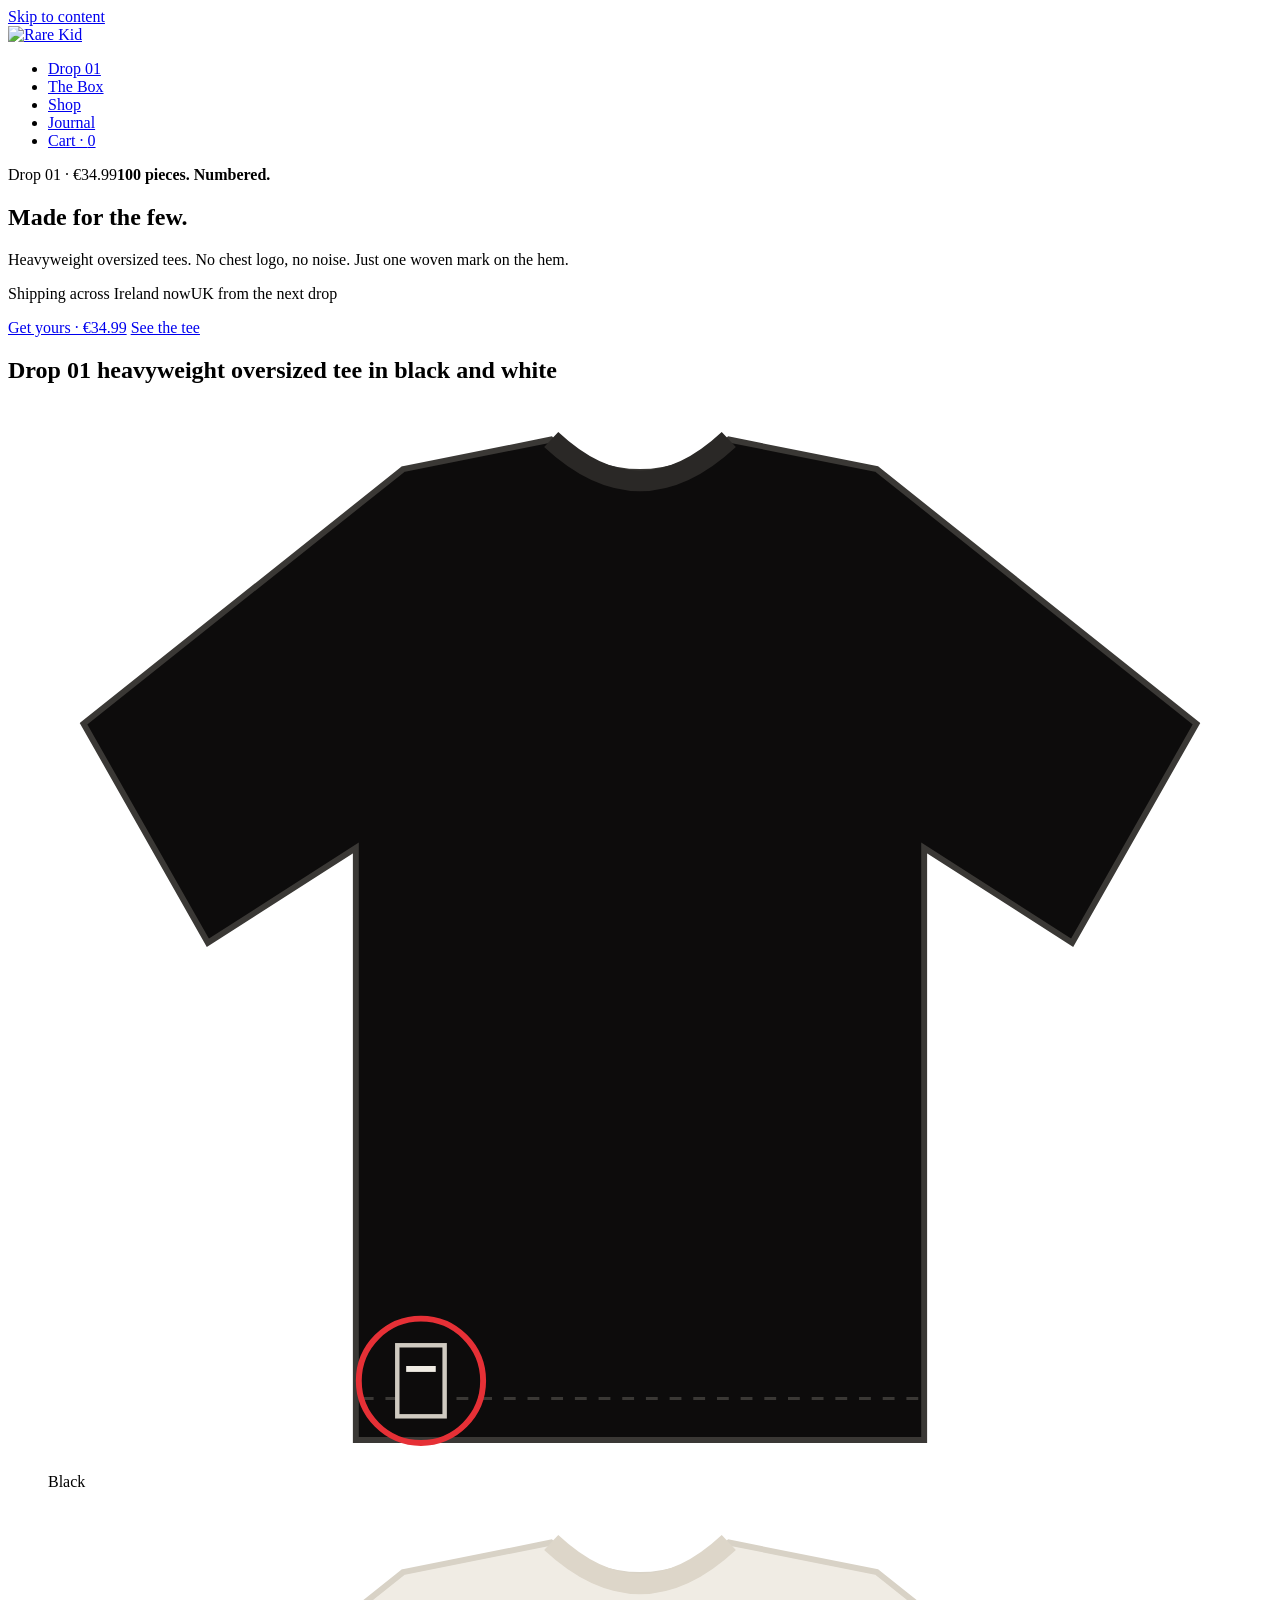
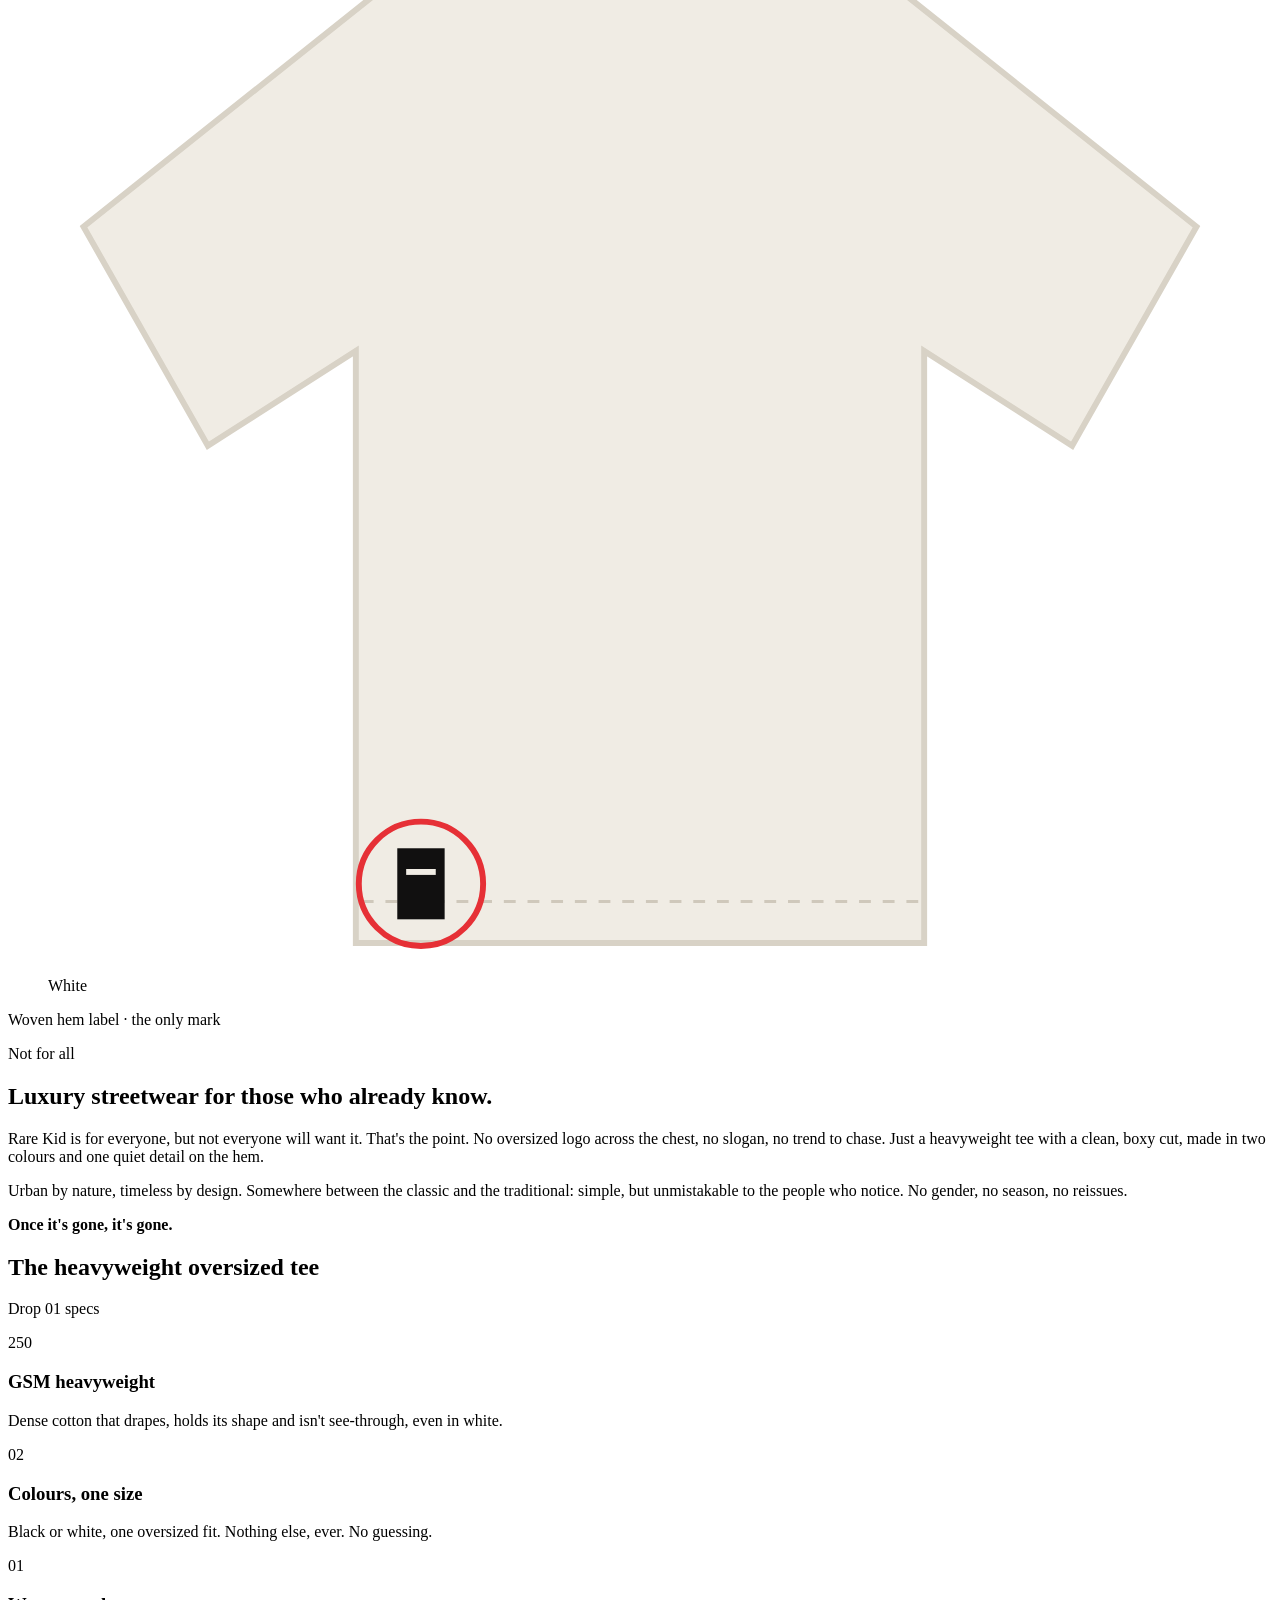
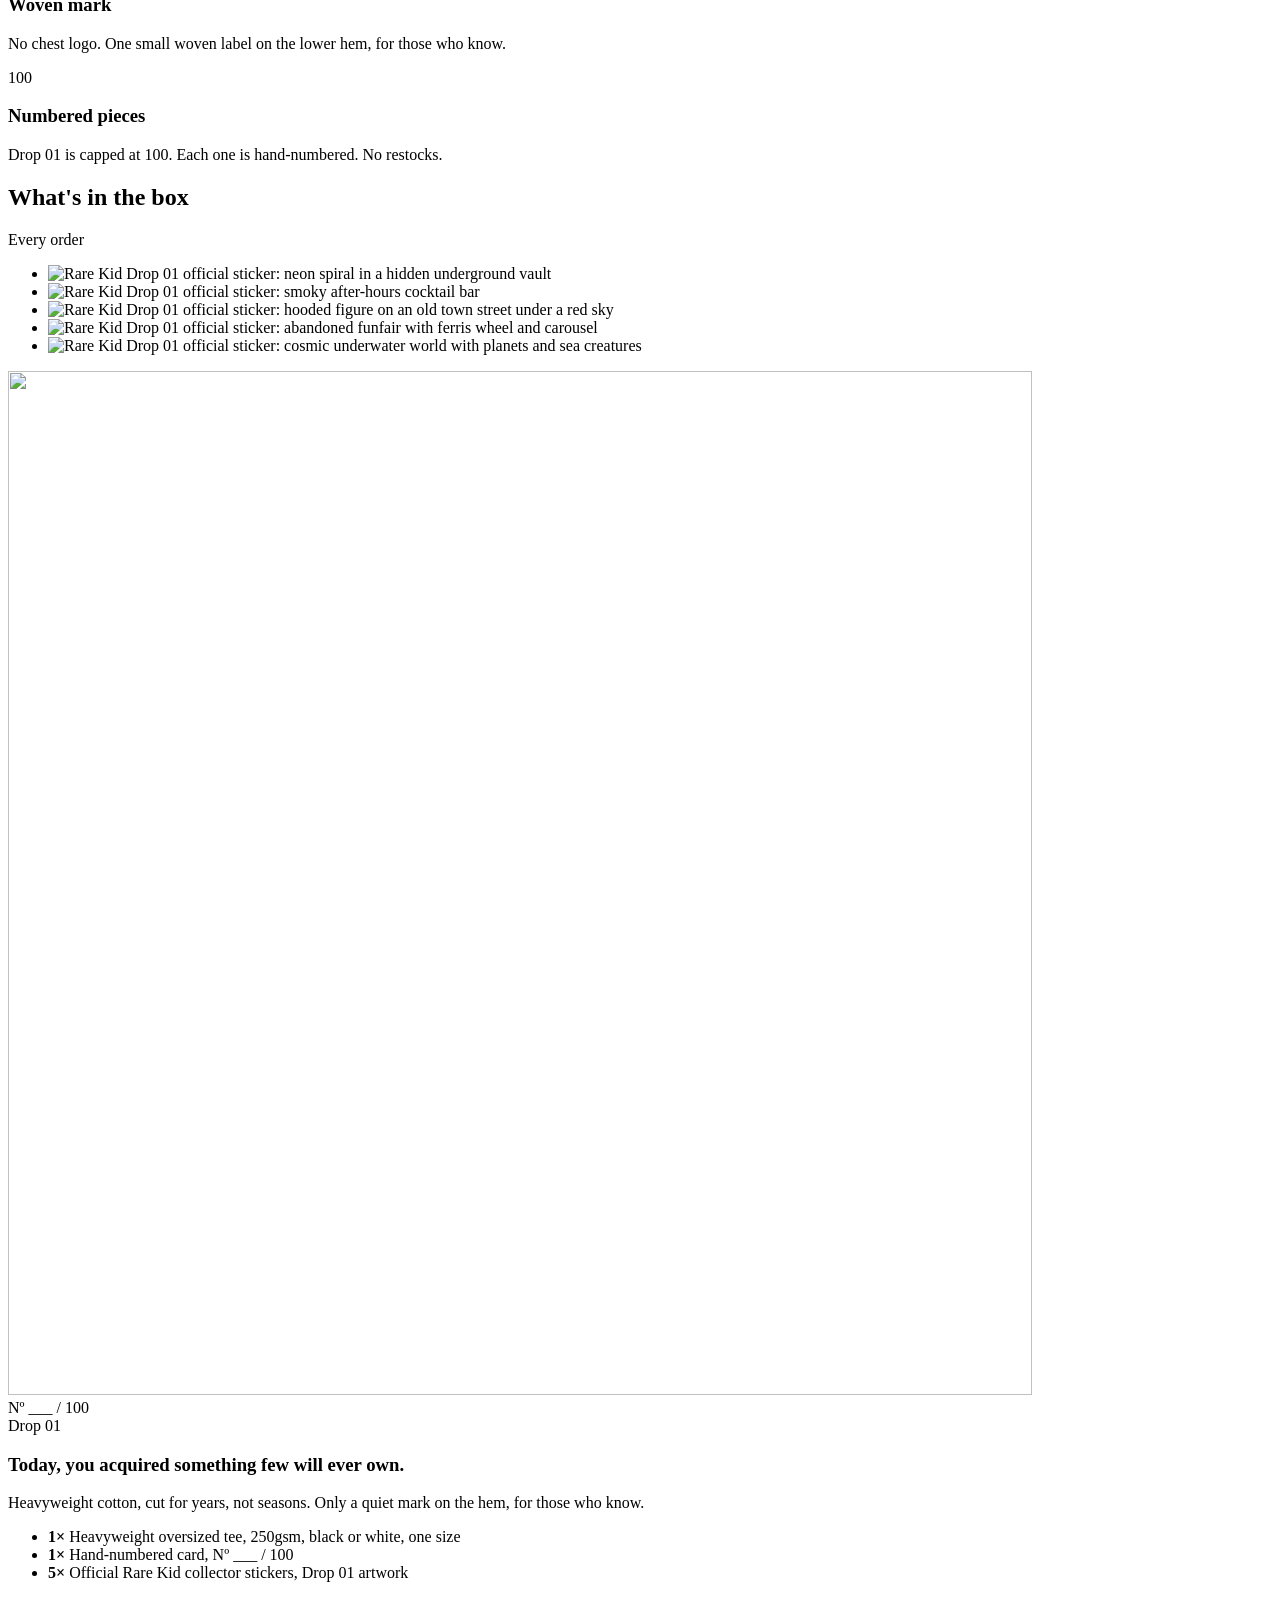
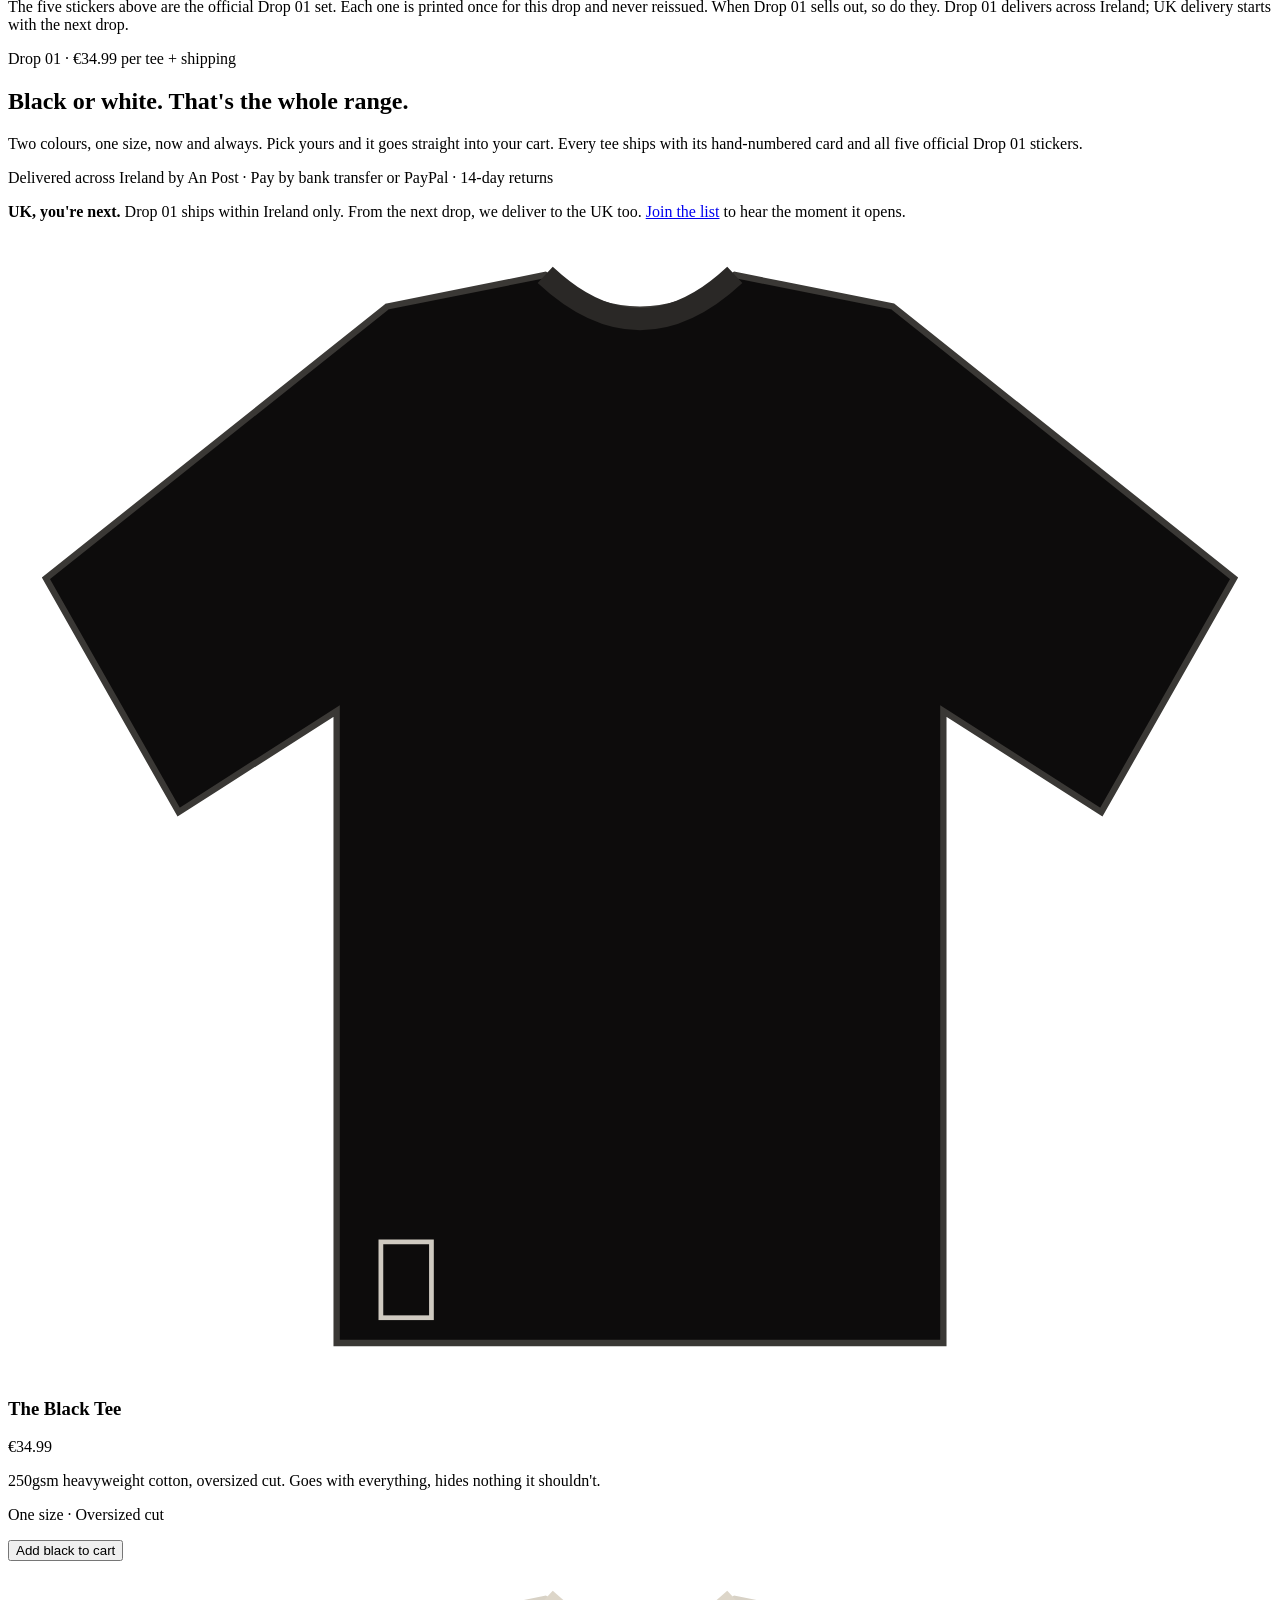
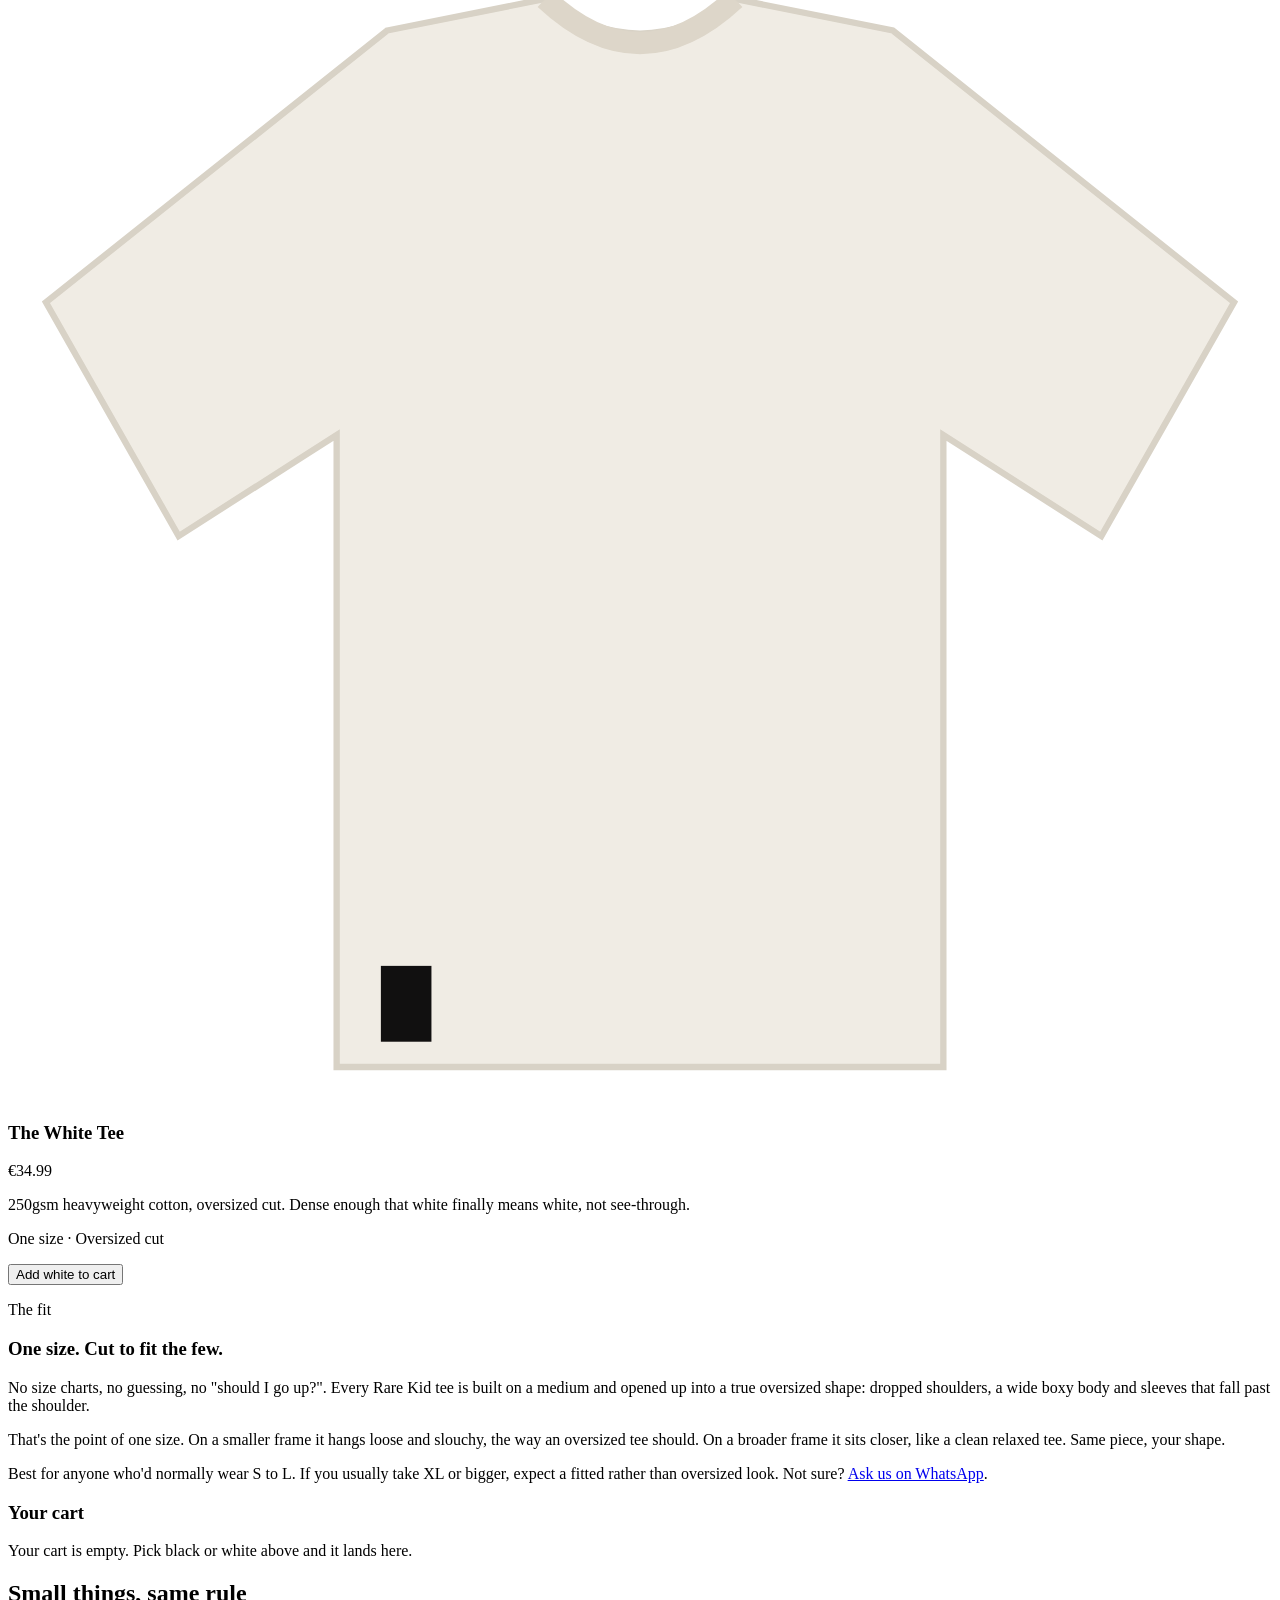
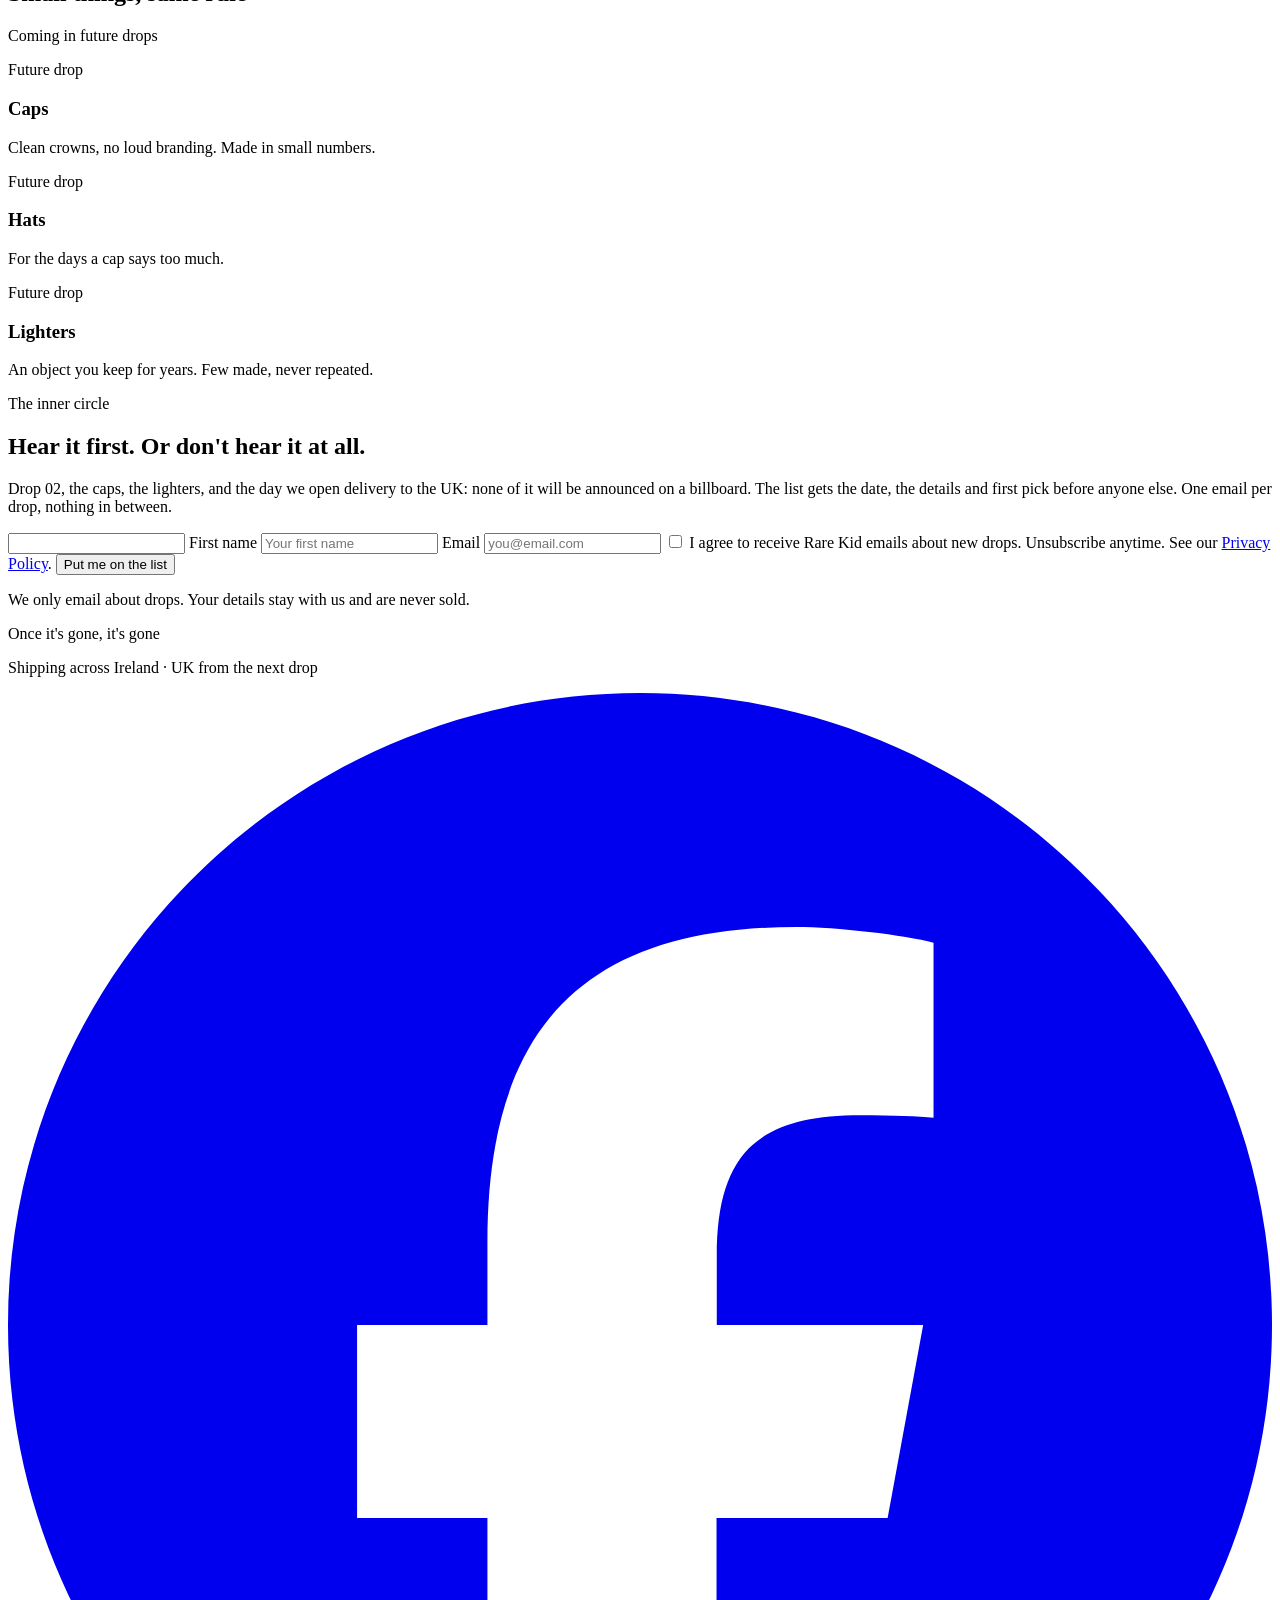
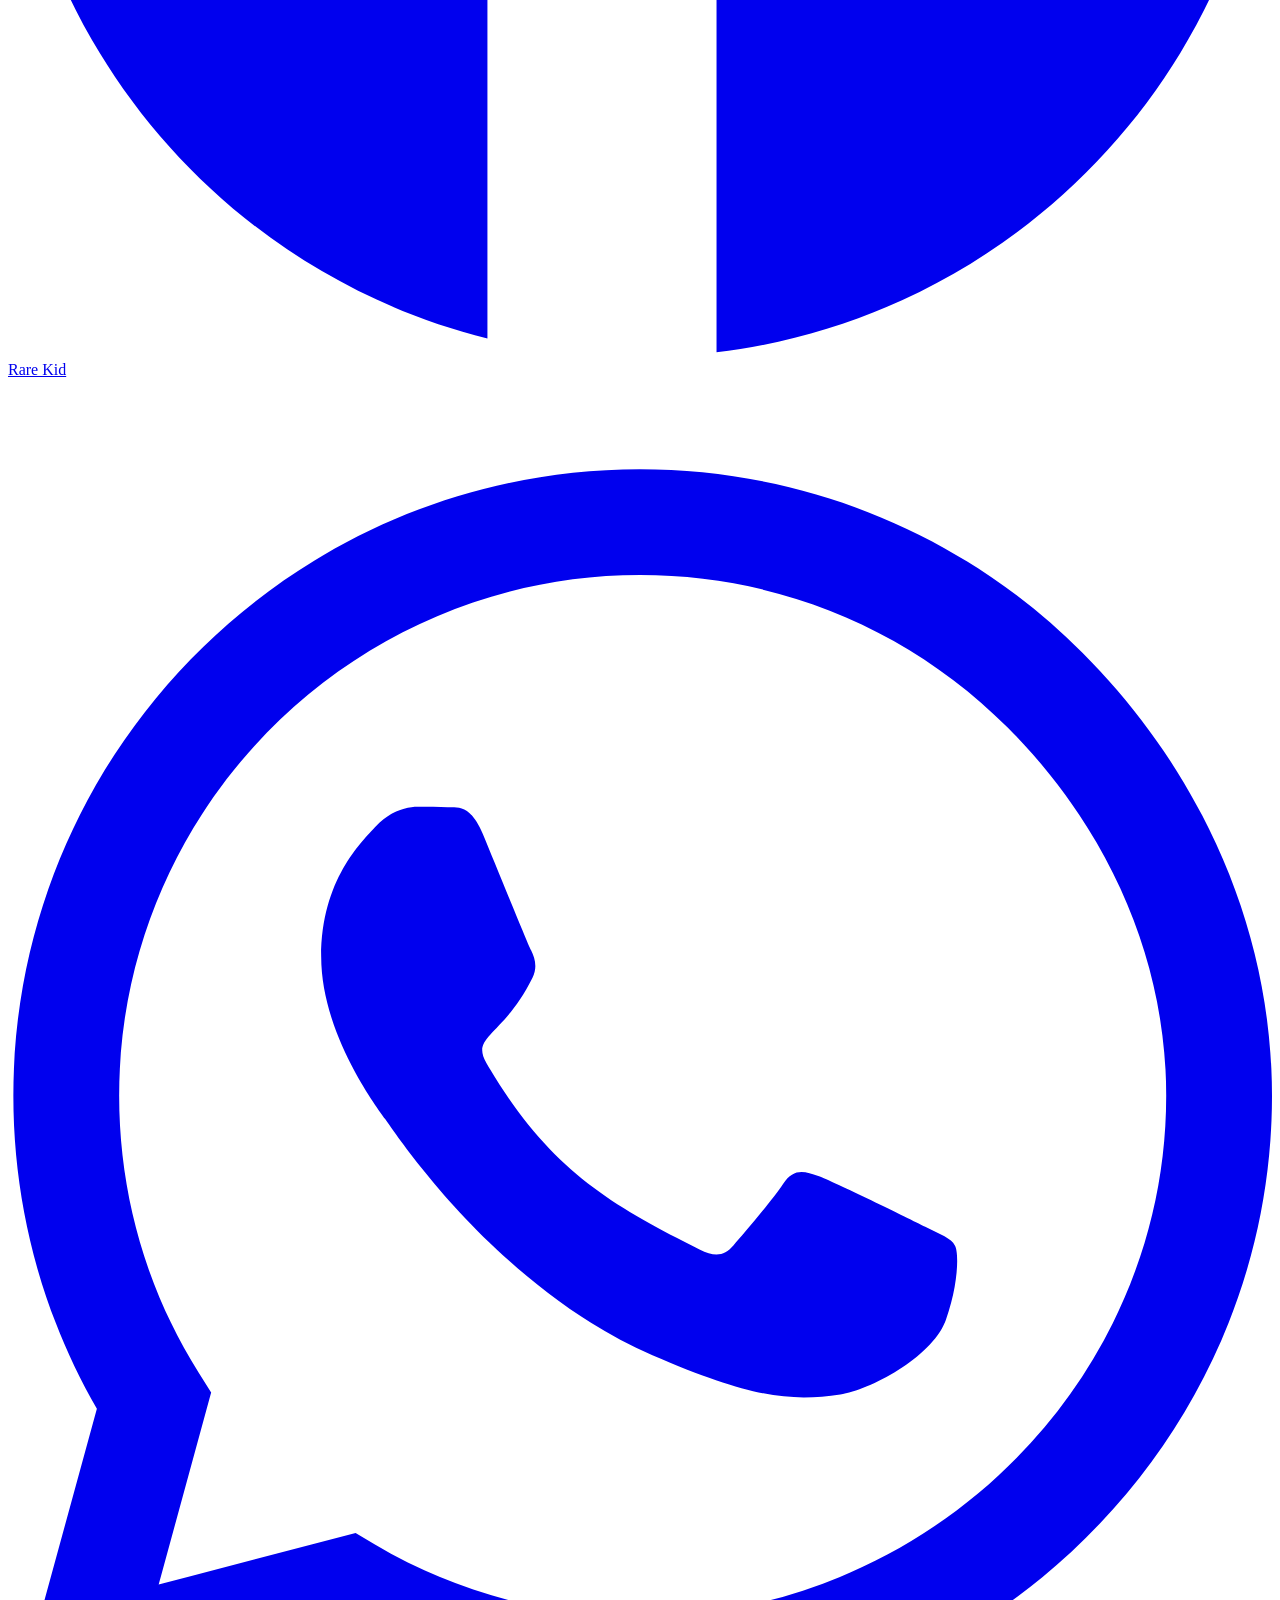
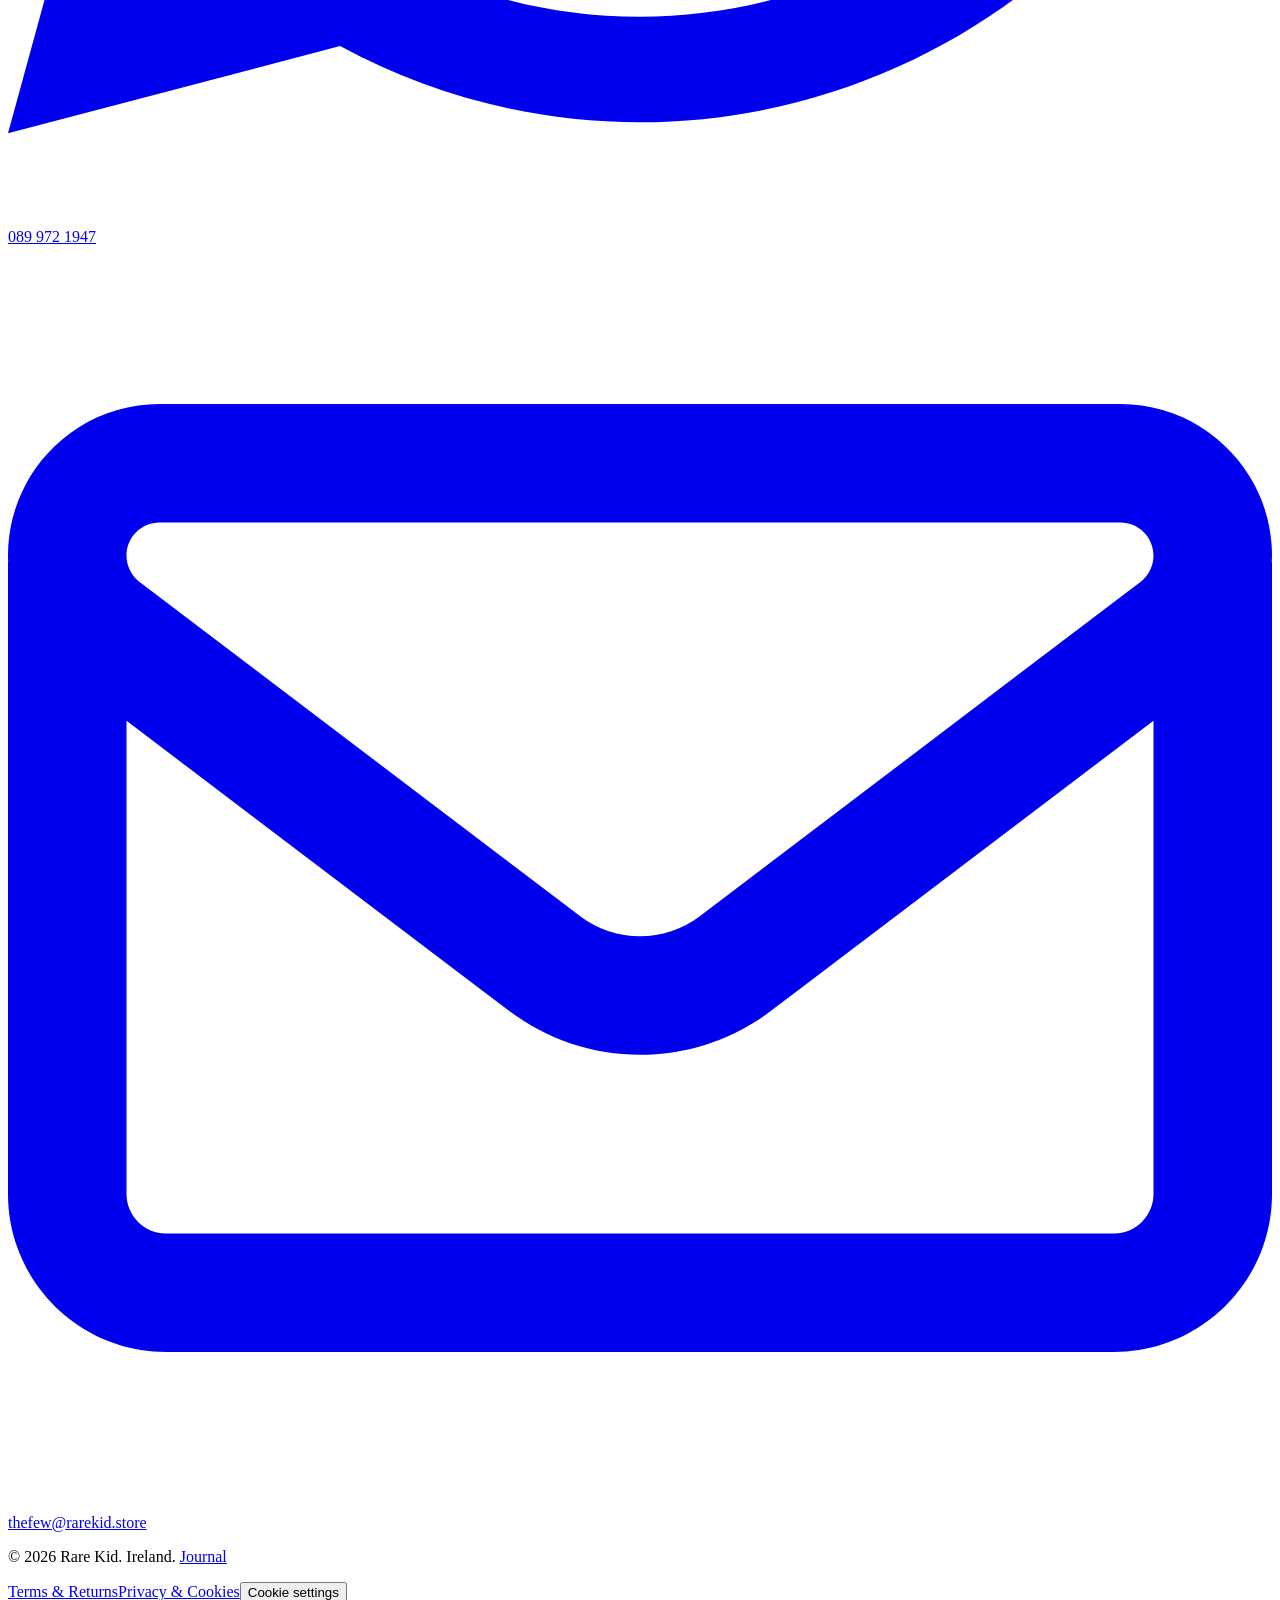
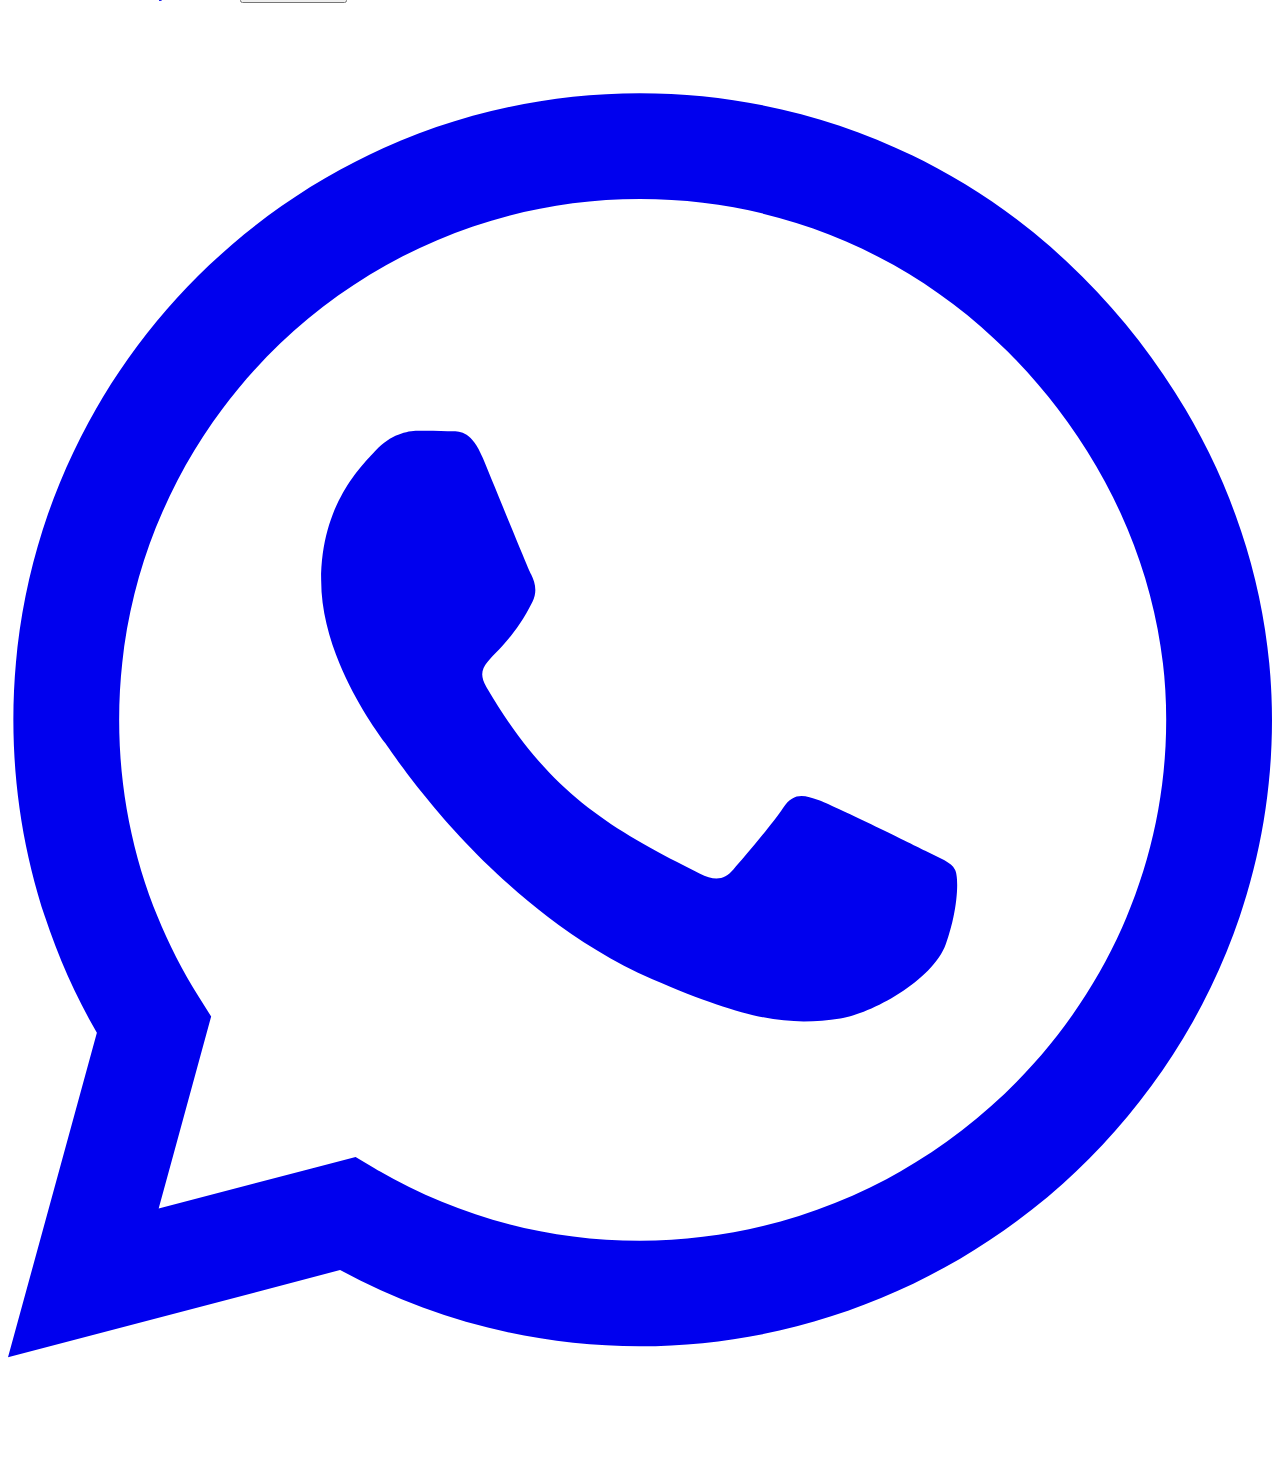
==== index.html @ 7e67b175 "Add files via upload" ====
<!doctype html>
<html lang="en-IE">
<head>
<meta charset="utf-8">
<meta name="viewport" content="width=device-width, initial-scale=1">
<title>Rare Kid | Heavyweight Oversized Tees Ireland, €34.99</title>
<meta name="description" content="Premium 250gsm heavyweight oversized tees in black or white, €34.99. No chest logo. Drop 01: 100 numbered pieces, delivered across Ireland.">
<link rel="canonical" href="https://YOUR-DOMAIN/">
<meta name="robots" content="index, follow">
<meta name="theme-color" content="#1c1b1a">

<meta property="og:type" content="website">
<meta property="og:site_name" content="Rare Kid">
<meta property="og:title" content="Rare Kid — Made for the few.">
<meta property="og:description" content="Heavyweight oversized tees. No chest logo, no noise. Drop 01: 100 pieces, numbered.">
<meta property="og:url" content="https://YOUR-DOMAIN/">
<meta property="og:image" content="https://YOUR-DOMAIN/images/og-rare-kid.jpg">
<meta property="og:image:width" content="1200">
<meta property="og:image:height" content="630">
<meta property="og:image:alt" content="Rare Kid Drop 01: black and white heavyweight oversized tees. Made for the few.">
<meta property="og:locale" content="en_IE">
<meta name="twitter:card" content="summary_large_image">

<link rel="icon" href="images/logo.jpg">
<link rel="stylesheet" href="css/style.css">

<script type="application/ld+json">
{
  "@context":"https://schema.org",
  "@graph":[
    {
      "@type":"Organization",
      "@id":"https://YOUR-DOMAIN/#org",
      "name":"Rare Kid",
      "url":"https://YOUR-DOMAIN/",
      "logo":"https://YOUR-DOMAIN/images/logo.jpg",
      "slogan":"Made for the few.",
      "telephone":"+353 89 972 1947",
      "email":"thefew@rarekid.store",
      "areaServed":"IE",
      "sameAs":["https://www.facebook.com/profile.php?id=61590285942390"]
    },
    {
      "@type":"Product",
      "name":"Rare Kid Drop 01 Heavyweight Oversized Tee",
      "brand":{"@type":"Brand","name":"Rare Kid"},
      "description":"250gsm heavyweight cotton oversized t-shirt in black or white, one size, oversized cut. No chest logo, a single woven label on the lower hem. Limited to 100 numbered pieces, with a hand-numbered card and five official Drop 01 collector stickers. Delivered by An Post across Ireland.",
      "color":"Black, White",
      "material":"Heavyweight cotton, 250gsm",
      "image":"https://YOUR-DOMAIN/images/rare-kid-drop-01-heavyweight-tees.jpg",
      "offers":{
        "@type":"Offer",
        "price":"34.99",
        "priceCurrency":"EUR",
        "availability":"https://schema.org/LimitedAvailability",
        "url":"https://YOUR-DOMAIN/#shop",
        "areaServed":"IE",
        "hasMerchantReturnPolicy":{"@type":"MerchantReturnPolicy","applicableCountry":"IE","returnPolicyCategory":"https://schema.org/MerchantReturnFiniteReturnWindow","merchantReturnDays":14,"returnFees":"https://schema.org/ReturnFeesCustomerResponsibility","returnMethod":"https://schema.org/ReturnByMail"}
      }
    }
  ]
}
</script>
</head>
<body>
<a class="skip" href="#main">Skip to content</a>

<header class="site-header">
  <nav class="wrap nav" aria-label="Main">
    <a class="logo" href="./" aria-label="Rare Kid home">
      <img class="logo-img" src="images/logo.jpg" alt="Rare Kid" width="1024" height="1024">
    </a>
    <ul>
      <li><a href="#drop">Drop 01</a></li>
      <li><a href="#box">The Box</a></li>
      <li><a href="#shop">Shop</a></li>
      <li><a href="blog/">Journal</a></li>
      <li><a class="btn-mini" href="#cart">Cart · <span data-cart-count>0</span></a></li>
    </ul>
  </nav>
</header>

<main id="main">

  <!-- HERO -->
  <section class="hero" aria-labelledby="hero-title">
    <div class="wrap">
      <div class="hero-top">
        <p class="drop-tag"><span>Drop 01 · €34.99</span><strong>100 pieces. Numbered.</strong></p>
      </div>
      <div class="hero-grid">
        <h1 id="hero-title">Made for <span class="red">the few.</span></h1>
        <div>
          <p class="lead">Heavyweight oversized tees. No chest logo, no noise. Just one woven mark on the hem.</p>
          <p class="ship-badge"><span>Shipping across Ireland now</span><span class="red">UK from the next drop</span></p>
          <div class="hero-actions">
            <a class="btn" href="#shop">Get yours · €34.99</a>
            <a class="btn ghost" href="#drop">See the tee</a>
          </div>
        </div>
      </div>
    </div>
  </section>

  <!-- TEES -->
  <section class="tees" id="drop" aria-labelledby="drop-title">
    <div class="wrap">
      <h2 id="drop-title" class="sr-only">Drop 01 heavyweight oversized tee in black and white</h2>
      <div class="tee-row">
        <figure class="tee">
          <svg viewBox="0 0 400 360" role="img" aria-label="Black heavyweight oversized tee with a small woven label on the lower left hem">
            <path d="M120 22 L170 12 Q200 34 230 12 L280 22 L388 108 L346 182 L296 150 L296 350 L104 350 L104 150 L54 182 L12 108 Z" fill="#0d0c0c" stroke="#3a3835" stroke-width="2"/>
            <path d="M170 12 Q200 40 230 12" fill="none" stroke="#2a2826" stroke-width="7"/>
            <line x1="106" y1="336" x2="294" y2="336" stroke="#3a3835" stroke-dasharray="4 4"/>
            <rect x="118" y="318" width="16" height="24" fill="#0d0c0c" stroke="#cfcac1" stroke-width="1.5"/>
            <line x1="121" y1="326" x2="131" y2="326" stroke="#f0ece4" stroke-width="2"/>
            <circle cx="126" cy="330" r="21" fill="none" stroke="#e63036" stroke-width="2"/>
          </svg>
          <figcaption>Black</figcaption>
        </figure>
        <figure class="tee">
          <svg viewBox="0 0 400 360" role="img" aria-label="White heavyweight oversized tee with a small woven label on the lower left hem">
            <path d="M120 22 L170 12 Q200 34 230 12 L280 22 L388 108 L346 182 L296 150 L296 350 L104 350 L104 150 L54 182 L12 108 Z" fill="#f0ece4" stroke="#d8d2c6" stroke-width="2"/>
            <path d="M170 12 Q200 40 230 12" fill="none" stroke="#ddd6c9" stroke-width="7"/>
            <line x1="106" y1="336" x2="294" y2="336" stroke="#cfc8bb" stroke-dasharray="4 4"/>
            <rect x="118" y="318" width="16" height="24" fill="#111010"/>
            <line x1="121" y1="326" x2="131" y2="326" stroke="#f0ece4" stroke-width="2"/>
            <circle cx="126" cy="330" r="21" fill="none" stroke="#e63036" stroke-width="2"/>
          </svg>
          <figcaption>White</figcaption>
        </figure>
        <span class="label-note">Woven hem label · the only mark</span>
      </div>
    </div>
  </section>

  <!-- MANIFESTO -->
  <section class="section alt" aria-labelledby="manifesto-title">
    <div class="wrap">
      <div class="manifesto">
        <div>
          <p class="eyebrow red">Not for all</p>
          <h2 id="manifesto-title">Luxury streetwear for those who already know.</h2>
        </div>
        <div>
          <p>Rare Kid is for everyone, but not everyone will want it. That's the point. No oversized logo across the chest, no slogan, no trend to chase. Just a heavyweight tee with a clean, boxy cut, made in two colours and one quiet detail on the hem.</p>
          <p>Urban by nature, timeless by design. Somewhere between the classic and the traditional: simple, but unmistakable to the people who notice. No gender, no season, no reissues.</p>
          <p><strong>Once it's gone, it's gone.</strong></p>
        </div>
      </div>
    </div>
  </section>

  <!-- SPECS -->
  <section class="section" aria-labelledby="specs-title">
    <div class="wrap">
      <div class="section-head">
        <h2 id="specs-title">The heavyweight oversized tee</h2>
        <p class="eyebrow">Drop 01 specs</p>
      </div>
      <div class="specs">
        <div class="spec"><span class="num">250</span><h3>GSM heavyweight</h3><p>Dense cotton that drapes, holds its shape and isn't see-through, even in white.</p></div>
        <div class="spec"><span class="num">02</span><h3>Colours, one size</h3><p>Black or white, one oversized fit. Nothing else, ever. No guessing.</p></div>
        <div class="spec"><span class="num">01</span><h3>Woven mark</h3><p>No chest logo. One small woven label on the lower hem, for those who know.</p></div>
        <div class="spec"><span class="num">100</span><h3>Numbered pieces</h3><p>Drop 01 is capped at 100. Each one is hand-numbered. No restocks.</p></div>
      </div>
    </div>
  </section>

  <!-- BOX -->
  <section class="section alt" id="box" aria-labelledby="box-title">
    <div class="wrap">
      <div class="box">
        <div class="section-head">
          <h2 id="box-title">What's in the box</h2>
          <p class="eyebrow">Every order</p>
        </div>
        <ul class="stickers" aria-label="The five official Rare Kid Drop 01 collector stickers">
          <li><img src="images/drop01-sticker-1.jpg" alt="Rare Kid Drop 01 official sticker: neon spiral in a hidden underground vault" width="284" height="224" loading="lazy"></li>
          <li><img src="images/drop01-sticker-2.jpg" alt="Rare Kid Drop 01 official sticker: smoky after-hours cocktail bar" width="276" height="224" loading="lazy"></li>
          <li><img src="images/drop01-sticker-3.jpg" alt="Rare Kid Drop 01 official sticker: hooded figure on an old town street under a red sky" width="274" height="224" loading="lazy"></li>
          <li><img src="images/drop01-sticker-4.jpg" alt="Rare Kid Drop 01 official sticker: abandoned funfair with ferris wheel and carousel" width="279" height="224" loading="lazy"></li>
          <li><img src="images/drop01-sticker-5.jpg" alt="Rare Kid Drop 01 official sticker: cosmic underwater world with planets and sea creatures" width="282" height="224" loading="lazy"></li>
        </ul>
        <div class="box-grid">
          <div class="card" aria-hidden="true">
            <div class="card-top">
              <img class="logo-img" src="images/logo.jpg" alt="" width="1024" height="1024">
              <div class="meta">Nº ___ / 100<br>Drop 01</div>
            </div>
            <h3>Today, you acquired something <span class="red">few will ever own.</span></h3>
            <p>Heavyweight cotton, cut for years, not seasons. Only a quiet mark on the hem, for those who know.</p>
          </div>
          <div>
            <ul class="box-list">
              <li><b>1×</b> Heavyweight oversized tee, 250gsm, black or white, one size</li>
              <li><b>1×</b> Hand-numbered card, Nº ___ / 100</li>
              <li><b>5×</b> Official Rare Kid collector stickers, Drop 01 artwork</li>
            </ul>
            <p class="small">The five stickers above are the official Drop 01 set. Each one is printed once for this drop and never reissued. When Drop 01 sells out, so do they. Drop 01 delivers across Ireland; UK delivery starts with the next drop.</p>
          </div>
        </div>
      </div>
    </div>
  </section>

  <!-- SHOP -->
  <section class="section" id="shop" aria-labelledby="shop-title">
    <div class="wrap">
      <div class="shop-head">
        <p class="eyebrow red">Drop 01 · €34.99 per tee + shipping</p>
        <h2 id="shop-title">Black or white. <span class="red">That's the whole range.</span></h2>
        <p class="lead" style="margin-top:20px">Two colours, one size, now and always. Pick yours and it goes straight into your cart. Every tee ships with its hand-numbered card and all five official Drop 01 stickers.</p>
        <p class="ship-note">Delivered across Ireland by An Post · Pay by bank transfer or PayPal · 14-day returns</p>
        <p class="uk-next"><strong>UK, you're next.</strong> Drop 01 ships within Ireland only. From the next drop, we deliver to the UK too. <a href="#join">Join the list</a> to hear the moment it opens.</p>
      </div>

      <div class="products">
        <article class="product" aria-labelledby="p-black">
          <svg class="p-tee" viewBox="0 0 400 360" role="img" aria-label="Black heavyweight oversized tee">
            <path d="M120 22 L170 12 Q200 34 230 12 L280 22 L388 108 L346 182 L296 150 L296 350 L104 350 L104 150 L54 182 L12 108 Z" fill="#0d0c0c" stroke="#3a3835" stroke-width="2"/>
            <path d="M170 12 Q200 40 230 12" fill="none" stroke="#2a2826" stroke-width="7"/>
            <rect x="118" y="318" width="16" height="24" fill="#0d0c0c" stroke="#cfcac1" stroke-width="1.5"/>
          </svg>
          <div class="p-info">
            <div class="p-title"><h3 id="p-black">The Black Tee</h3><span class="p-price">€34.99</span></div>
            <p>250gsm heavyweight cotton, oversized cut. Goes with everything, hides nothing it shouldn't.</p>
            <p class="one-size">One size · Oversized cut</p>
            <button type="button" class="btn" data-add="black">Add black to cart</button>
          </div>
        </article>
        <article class="product" aria-labelledby="p-white">
          <svg class="p-tee" viewBox="0 0 400 360" role="img" aria-label="White heavyweight oversized tee">
            <path d="M120 22 L170 12 Q200 34 230 12 L280 22 L388 108 L346 182 L296 150 L296 350 L104 350 L104 150 L54 182 L12 108 Z" fill="#f0ece4" stroke="#d8d2c6" stroke-width="2"/>
            <path d="M170 12 Q200 40 230 12" fill="none" stroke="#ddd6c9" stroke-width="7"/>
            <rect x="118" y="318" width="16" height="24" fill="#111010"/>
          </svg>
          <div class="p-info">
            <div class="p-title"><h3 id="p-white">The White Tee</h3><span class="p-price">€34.99</span></div>
            <p>250gsm heavyweight cotton, oversized cut. Dense enough that white finally means white, not see-through.</p>
            <p class="one-size">One size · Oversized cut</p>
            <button type="button" class="btn" data-add="white">Add white to cart</button>
          </div>
        </article>
      </div>

      <div class="fit">
        <div>
          <p class="eyebrow red">The fit</p>
          <h3>One size. Cut to fit the few.</h3>
        </div>
        <div>
          <p>No size charts, no guessing, no "should I go up?". Every Rare Kid tee is built on a medium and opened up into a true oversized shape: dropped shoulders, a wide boxy body and sleeves that fall past the shoulder.</p>
          <p>That's the point of one size. On a smaller frame it hangs loose and slouchy, the way an oversized tee should. On a broader frame it sits closer, like a clean relaxed tee. Same piece, your shape.</p>
          <p class="small" style="margin:0">Best for anyone who'd normally wear S to L. If you usually take XL or bigger, expect a fitted rather than oversized look. Not sure? <a href="https://wa.me/353899721947?text=Hi%20Rare%20Kid%2C%20I%27d%20like%20help%20with%20the%20fit." target="_blank" rel="noopener">Ask us on WhatsApp</a>.</p>
          <table class="fit-table" id="fit-measure" hidden>
            <caption class="sr-only">Garment measurements, laid flat</caption>
            <tr><th>Chest (pit to pit)</th><td id="m-chest"></td></tr>
            <tr><th>Length (shoulder to hem)</th><td id="m-length"></td></tr>
            <tr><th>Sleeve</th><td id="m-sleeve"></td></tr>
          </table>
        </div>
      </div>

      <div class="checkout-grid" id="cart">
        <div class="cart-box">
          <h3 class="cart-title">Your cart</h3>
          <p id="cart-empty" class="small">Your cart is empty. Pick black or white above and it lands here.</p>
          <ul id="cart-items" class="cart-items"></ul>
          <div id="cart-summary" class="cart-summary" hidden>
            <div class="sum-row"><span id="cart-n">0 tees</span><strong id="cart-sub">€0.00</strong></div>
            <div class="sum-row muted"><span>Shipping</span><span>An Post, confirmed for your location</span></div>
            <div class="sum-row muted"><span>Returns</span><span>14 days, <a href="terms.html#returns" style="color:inherit">see how</a></span></div>
            <p class="small" style="margin:12px 0 0">Every tee includes a hand-numbered card and 5 official Drop 01 stickers. No payment is taken here. We confirm your shipping cost on WhatsApp, then you pay by <strong>bank transfer</strong> or a secure <strong>PayPal payment link</strong>.</p>
          </div>
          <div id="order-done" class="order-done" hidden>
            <p class="eyebrow red" style="margin:0 0 8px">Almost yours</p>
            <p><strong>Order <span id="order-no"></span> is ready in WhatsApp.</strong> Press send in WhatsApp to place it. We'll reply with your shipping cost and your bank transfer details or PayPal payment link.</p>
            <p class="small" style="margin:0">WhatsApp didn't open? <a id="order-link" href="#" target="_blank" rel="noopener">Open it here</a>.</p>
          </div>
        </div>

        <form id="checkout" class="checkout" hidden>
          <h3 class="cart-title">Your details</h3>
          <div class="f-row">
            <div><label for="c-first">First name</label><input id="c-first" name="first" required autocomplete="given-name"></div>
            <div><label for="c-last">Last name</label><input id="c-last" name="last" required autocomplete="family-name"></div>
          </div>
          <div class="f-row">
            <div><label for="c-phone">Phone</label><input id="c-phone" name="phone" type="tel" required autocomplete="tel" placeholder="08X XXX XXXX"></div>
            <div><label for="c-email">Email</label><input id="c-email" name="email" type="email" required autocomplete="email"></div>
          </div>
          <label for="c-address">Address</label><input id="c-address" name="address" required autocomplete="street-address" placeholder="House number and street">
          <div class="f-row f-3">
            <div><label for="c-town">Town / City</label><input id="c-town" name="town" required autocomplete="address-level2"></div>
            <div><label for="c-county">County</label><input id="c-county" name="county" required autocomplete="address-level1"></div>
            <div><label for="c-eircode">Eircode</label><input id="c-eircode" name="eircode" autocomplete="postal-code" placeholder="Optional"></div>
          </div>
          <fieldset class="pay">
            <legend>How would you like to pay?</legend>
            <label class="pay-opt"><input type="radio" name="payment" value="Bank transfer" required> <span><strong>Bank transfer</strong> We send you our account details</span></label>
            <label class="pay-opt"><input type="radio" name="payment" value="PayPal payment link"> <span><strong>PayPal</strong> We send you a secure payment link</span></label>
          </fieldset>
          <label for="c-notes">Notes</label><textarea id="c-notes" name="notes" rows="3" placeholder="Delivery instructions, fit questions, anything else"></textarea>
          <p class="small" style="margin:4px 0 0">Your details go straight into a WhatsApp message to us and aren't stored on this website. By sending your order you agree to our <a href="terms.html">Terms &amp; Returns</a> and <a href="privacy.html">Privacy Policy</a>.</p>
          <button class="btn wa-btn" type="submit"><svg class="ico" aria-hidden="true" focusable="false" xmlns="http://www.w3.org/2000/svg" viewBox="0 0 448 512"><!--! Font Awesome Free 7.3.1 by @fontawesome - https://fontawesome.com License - https://fontawesome.com/license/free (Icons: CC BY 4.0, Fonts: SIL OFL 1.1, Code: MIT License) Copyright 2026 Fonticons, Inc. --><path fill="currentColor" d="M380.9 97.1c-41.9-42-97.7-65.1-157-65.1-122.4 0-222 99.6-222 222 0 39.1 10.2 77.3 29.6 111L0 480 117.7 449.1c32.4 17.7 68.9 27 106.1 27l.1 0c122.3 0 224.1-99.6 224.1-222 0-59.3-25.2-115-67.1-157zm-157 341.6c-33.2 0-65.7-8.9-94-25.7l-6.7-4-69.8 18.3 18.6-68.1-4.4-7c-18.5-29.4-28.2-63.3-28.2-98.2 0-101.7 82.8-184.5 184.6-184.5 49.3 0 95.6 19.2 130.4 54.1s56.2 81.2 56.1 130.5c0 101.8-84.9 184.6-186.6 184.6zM325.1 300.5c-5.5-2.8-32.8-16.2-37.9-18-5.1-1.9-8.8-2.8-12.5 2.8s-14.3 18-17.6 21.8c-3.2 3.7-6.5 4.2-12 1.4-32.6-16.3-54-29.1-75.5-66-5.7-9.8 5.7-9.1 16.3-30.3 1.8-3.7 .9-6.9-.5-9.7s-12.5-30.1-17.1-41.2c-4.5-10.8-9.1-9.3-12.5-9.5-3.2-.2-6.9-.2-10.6-.2s-9.7 1.4-14.8 6.9c-5.1 5.6-19.4 19-19.4 46.3s19.9 53.7 22.6 57.4c2.8 3.7 39.1 59.7 94.8 83.8 35.2 15.2 49 16.5 66.6 13.9 10.7-1.6 32.8-13.4 37.4-26.4s4.6-24.1 3.2-26.4c-1.3-2.5-5-3.9-10.5-6.6z"/></svg> Send my order on WhatsApp</button>
        </form>
      </div>
    </div>
  </section>

  <!-- NEXT -->
  <section class="section" aria-labelledby="next-title">
    <div class="wrap">
      <div class="section-head">
        <h2 id="next-title">Small things, same rule</h2>
        <p class="eyebrow">Coming in future drops</p>
      </div>
      <div class="extras">
        <div class="extra"><span class="soon">Future drop</span><div><h3>Caps</h3><p>Clean crowns, no loud branding. Made in small numbers.</p></div></div>
        <div class="extra"><span class="soon">Future drop</span><div><h3>Hats</h3><p>For the days a cap says too much.</p></div></div>
        <div class="extra"><span class="soon">Future drop</span><div><h3>Lighters</h3><p>An object you keep for years. Few made, never repeated.</p></div></div>
      </div>
    </div>
  </section>

  <!-- JOIN / SUBSCRIBE -->
  <section class="section join" id="join" aria-labelledby="join-title">
    <div class="wrap join-grid">
      <div>
        <p class="eyebrow">The inner circle</p>
        <h2 id="join-title">Hear it first. Or don't hear it at all.</h2>
        <p>Drop 02, the caps, the lighters, and the day we open delivery to the UK: none of it will be announced on a billboard. The list gets the date, the details and first pick before anyone else. One email per drop, nothing in between.</p>
      </div>
      <!-- Formspree form xgavbbvg. Sent with js/forms.js; works without JavaScript too. -->
      <form class="form" action="https://formspree.io/f/xgavbbvg" method="POST" data-formspree>
        <input type="hidden" name="_subject" value="New Rare Kid subscriber (drops list)">
        <input type="hidden" name="source" value="Homepage">
        <input type="text" name="_gotcha" class="hp" tabindex="-1" autocomplete="off" aria-hidden="true">
        <label for="name">First name</label>
        <input id="name" type="text" name="name" autocomplete="given-name" placeholder="Your first name">
        <label for="email">Email</label>
        <input id="email" type="email" name="email" required autocomplete="email" placeholder="you@email.com">
        <label class="consent"><input type="checkbox" name="consent" value="Yes - agreed to Rare Kid drop emails" required> <span>I agree to receive Rare Kid emails about new drops. Unsubscribe anytime. See our <a href="privacy.html">Privacy Policy</a>.</span></label>
        <button class="btn" type="submit">Put me on the list</button>
        <p class="form-status" role="status" aria-live="polite" hidden></p>
        <p class="fine">We only email about drops. Your details stay with us and are never sold.</p>
      </form>
    </div>
  </section>

</main>

<footer class="site-footer">
  <div class="wrap">
    <div class="footer-row">
      <div><p class="footer-tag">Once it's gone, it's gone</p><p class="footer-ship">Shipping across Ireland · UK from the next drop</p></div>
      <div class="footer-links">
        <a href="https://www.facebook.com/profile.php?id=61590285942390" target="_blank" rel="noopener">
          <svg class="ico" aria-hidden="true" focusable="false" xmlns="http://www.w3.org/2000/svg" viewBox="0 0 512 512"><!--! Font Awesome Free 7.3.1 by @fontawesome - https://fontawesome.com License - https://fontawesome.com/license/free (Icons: CC BY 4.0, Fonts: SIL OFL 1.1, Code: MIT License) Copyright 2026 Fonticons, Inc. --><path fill="currentColor" d="M512 256C512 114.6 397.4 0 256 0S0 114.6 0 256C0 376 82.7 476.8 194.2 504.5l0-170.3-52.8 0 0-78.2 52.8 0 0-33.7c0-87.1 39.4-127.5 125-127.5 16.2 0 44.2 3.2 55.7 6.4l0 70.8c-6-.6-16.5-1-29.6-1-42 0-58.2 15.9-58.2 57.2l0 27.8 83.6 0-14.4 78.2-69.3 0 0 175.9C413.8 494.8 512 386.9 512 256z"/></svg>
          Rare Kid
        </a>
        <a href="https://wa.me/353899721947?text=Hi%20Rare%20Kid%2C%20I%20have%20a%20question%20about%20Drop%2001." target="_blank" rel="noopener" aria-label="Chat with Rare Kid on WhatsApp, 089 972 1947">
          <svg class="ico" aria-hidden="true" focusable="false" xmlns="http://www.w3.org/2000/svg" viewBox="0 0 448 512"><!--! Font Awesome Free 7.3.1 by @fontawesome - https://fontawesome.com License - https://fontawesome.com/license/free (Icons: CC BY 4.0, Fonts: SIL OFL 1.1, Code: MIT License) Copyright 2026 Fonticons, Inc. --><path fill="currentColor" d="M380.9 97.1c-41.9-42-97.7-65.1-157-65.1-122.4 0-222 99.6-222 222 0 39.1 10.2 77.3 29.6 111L0 480 117.7 449.1c32.4 17.7 68.9 27 106.1 27l.1 0c122.3 0 224.1-99.6 224.1-222 0-59.3-25.2-115-67.1-157zm-157 341.6c-33.2 0-65.7-8.9-94-25.7l-6.7-4-69.8 18.3 18.6-68.1-4.4-7c-18.5-29.4-28.2-63.3-28.2-98.2 0-101.7 82.8-184.5 184.6-184.5 49.3 0 95.6 19.2 130.4 54.1s56.2 81.2 56.1 130.5c0 101.8-84.9 184.6-186.6 184.6zM325.1 300.5c-5.5-2.8-32.8-16.2-37.9-18-5.1-1.9-8.8-2.8-12.5 2.8s-14.3 18-17.6 21.8c-3.2 3.7-6.5 4.2-12 1.4-32.6-16.3-54-29.1-75.5-66-5.7-9.8 5.7-9.1 16.3-30.3 1.8-3.7 .9-6.9-.5-9.7s-12.5-30.1-17.1-41.2c-4.5-10.8-9.1-9.3-12.5-9.5-3.2-.2-6.9-.2-10.6-.2s-9.7 1.4-14.8 6.9c-5.1 5.6-19.4 19-19.4 46.3s19.9 53.7 22.6 57.4c2.8 3.7 39.1 59.7 94.8 83.8 35.2 15.2 49 16.5 66.6 13.9 10.7-1.6 32.8-13.4 37.4-26.4s4.6-24.1 3.2-26.4c-1.3-2.5-5-3.9-10.5-6.6z"/></svg>
          089 972 1947
        </a>
        <a class="f-mail" href="mailto:thefew@rarekid.store"><svg class="ico" aria-hidden="true" focusable="false" xmlns="http://www.w3.org/2000/svg" viewBox="0 0 512 512"><!--! Font Awesome Free 7.3.1 by @fontawesome - https://fontawesome.com License - https://fontawesome.com/license/free (Icons: CC BY 4.0, Fonts: SIL OFL 1.1, Code: MIT License) Copyright 2026 Fonticons, Inc. --><path fill="currentColor" d="M61.4 64C27.5 64 0 91.5 0 125.4 0 126.3 0 127.1 .1 128L0 128 0 384c0 35.3 28.7 64 64 64l384 0c35.3 0 64-28.7 64-64l0-256-.1 0c0-.9 .1-1.7 .1-2.6 0-33.9-27.5-61.4-61.4-61.4L61.4 64zM464 192.3L464 384c0 8.8-7.2 16-16 16L64 400c-8.8 0-16-7.2-16-16l0-191.7 154.8 117.4c31.4 23.9 74.9 23.9 106.4 0L464 192.3zM48 125.4C48 118 54 112 61.4 112l389.2 0c7.4 0 13.4 6 13.4 13.4 0 4.2-2 8.2-5.3 10.7L280.2 271.5c-14.3 10.8-34.1 10.8-48.4 0L53.3 136.1c-3.3-2.5-5.3-6.5-5.3-10.7z"/></svg> thefew@rarekid.store</a>
      </div>
    </div>
    <p class="copy">© <span id="y">2026</span> Rare Kid. Ireland. <a href="blog/">Journal</a></p>
    <div class="legal-links"><a href="terms.html">Terms &amp; Returns</a><a href="privacy.html">Privacy &amp; Cookies</a><button type="button" class="cc-link" data-cookie-settings>Cookie settings</button></div>
  </div>
</footer>
<script>document.getElementById('y').textContent=new Date().getFullYear()</script>
<a class="wa-fab" href="https://wa.me/353899721947?text=Hi%20Rare%20Kid%2C%20I%20have%20a%20question%20about%20Drop%2001." target="_blank" rel="noopener" aria-label="Chat with Rare Kid on WhatsApp"><svg class="ico" aria-hidden="true" focusable="false" xmlns="http://www.w3.org/2000/svg" viewBox="0 0 448 512"><!--! Font Awesome Free 7.3.1 by @fontawesome - https://fontawesome.com License - https://fontawesome.com/license/free (Icons: CC BY 4.0, Fonts: SIL OFL 1.1, Code: MIT License) Copyright 2026 Fonticons, Inc. --><path fill="currentColor" d="M380.9 97.1c-41.9-42-97.7-65.1-157-65.1-122.4 0-222 99.6-222 222 0 39.1 10.2 77.3 29.6 111L0 480 117.7 449.1c32.4 17.7 68.9 27 106.1 27l.1 0c122.3 0 224.1-99.6 224.1-222 0-59.3-25.2-115-67.1-157zm-157 341.6c-33.2 0-65.7-8.9-94-25.7l-6.7-4-69.8 18.3 18.6-68.1-4.4-7c-18.5-29.4-28.2-63.3-28.2-98.2 0-101.7 82.8-184.5 184.6-184.5 49.3 0 95.6 19.2 130.4 54.1s56.2 81.2 56.1 130.5c0 101.8-84.9 184.6-186.6 184.6zM325.1 300.5c-5.5-2.8-32.8-16.2-37.9-18-5.1-1.9-8.8-2.8-12.5 2.8s-14.3 18-17.6 21.8c-3.2 3.7-6.5 4.2-12 1.4-32.6-16.3-54-29.1-75.5-66-5.7-9.8 5.7-9.1 16.3-30.3 1.8-3.7 .9-6.9-.5-9.7s-12.5-30.1-17.1-41.2c-4.5-10.8-9.1-9.3-12.5-9.5-3.2-.2-6.9-.2-10.6-.2s-9.7 1.4-14.8 6.9c-5.1 5.6-19.4 19-19.4 46.3s19.9 53.7 22.6 57.4c2.8 3.7 39.1 59.7 94.8 83.8 35.2 15.2 49 16.5 66.6 13.9 10.7-1.6 32.8-13.4 37.4-26.4s4.6-24.1 3.2-26.4c-1.3-2.5-5-3.9-10.5-6.6z"/></svg></a>
<script src="js/forms.js"></script>
<script src="js/shop.js"></script>
<script src="js/consent.js" data-root=""></script>
</body>
</html>
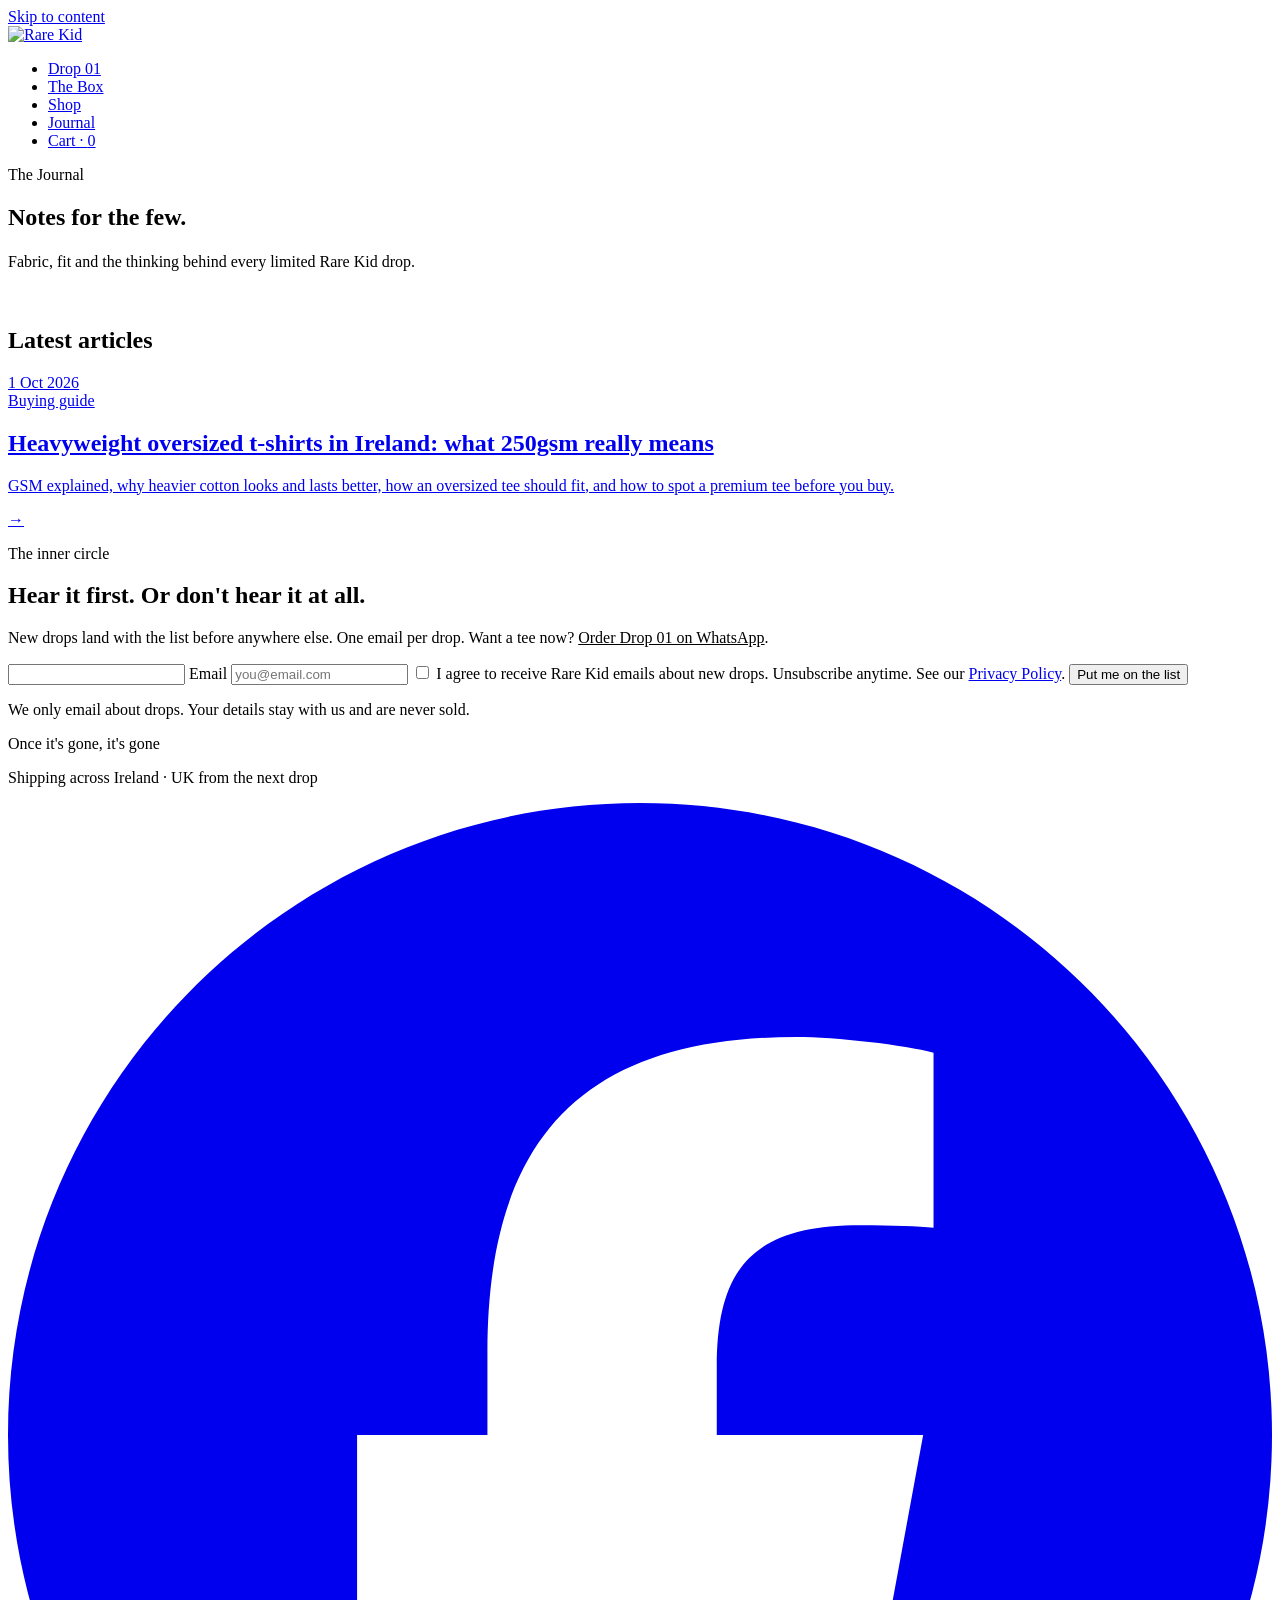
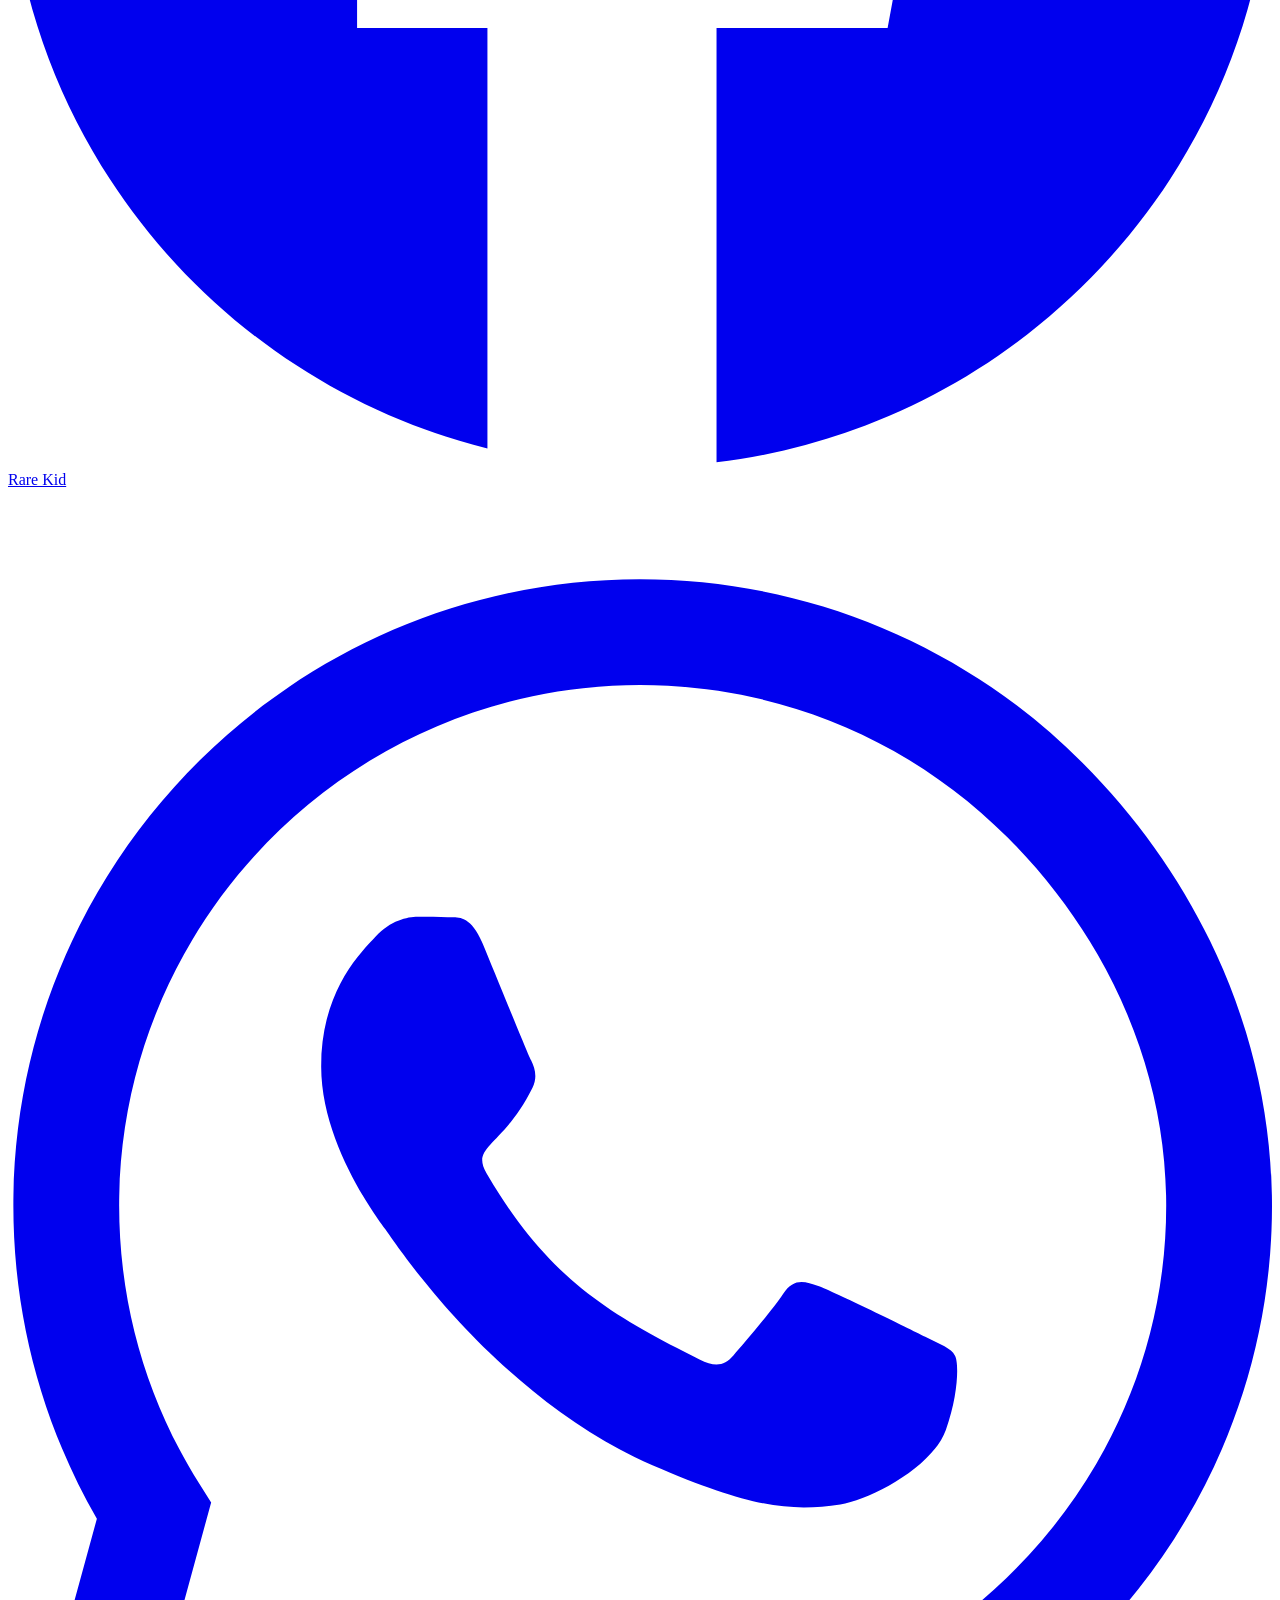
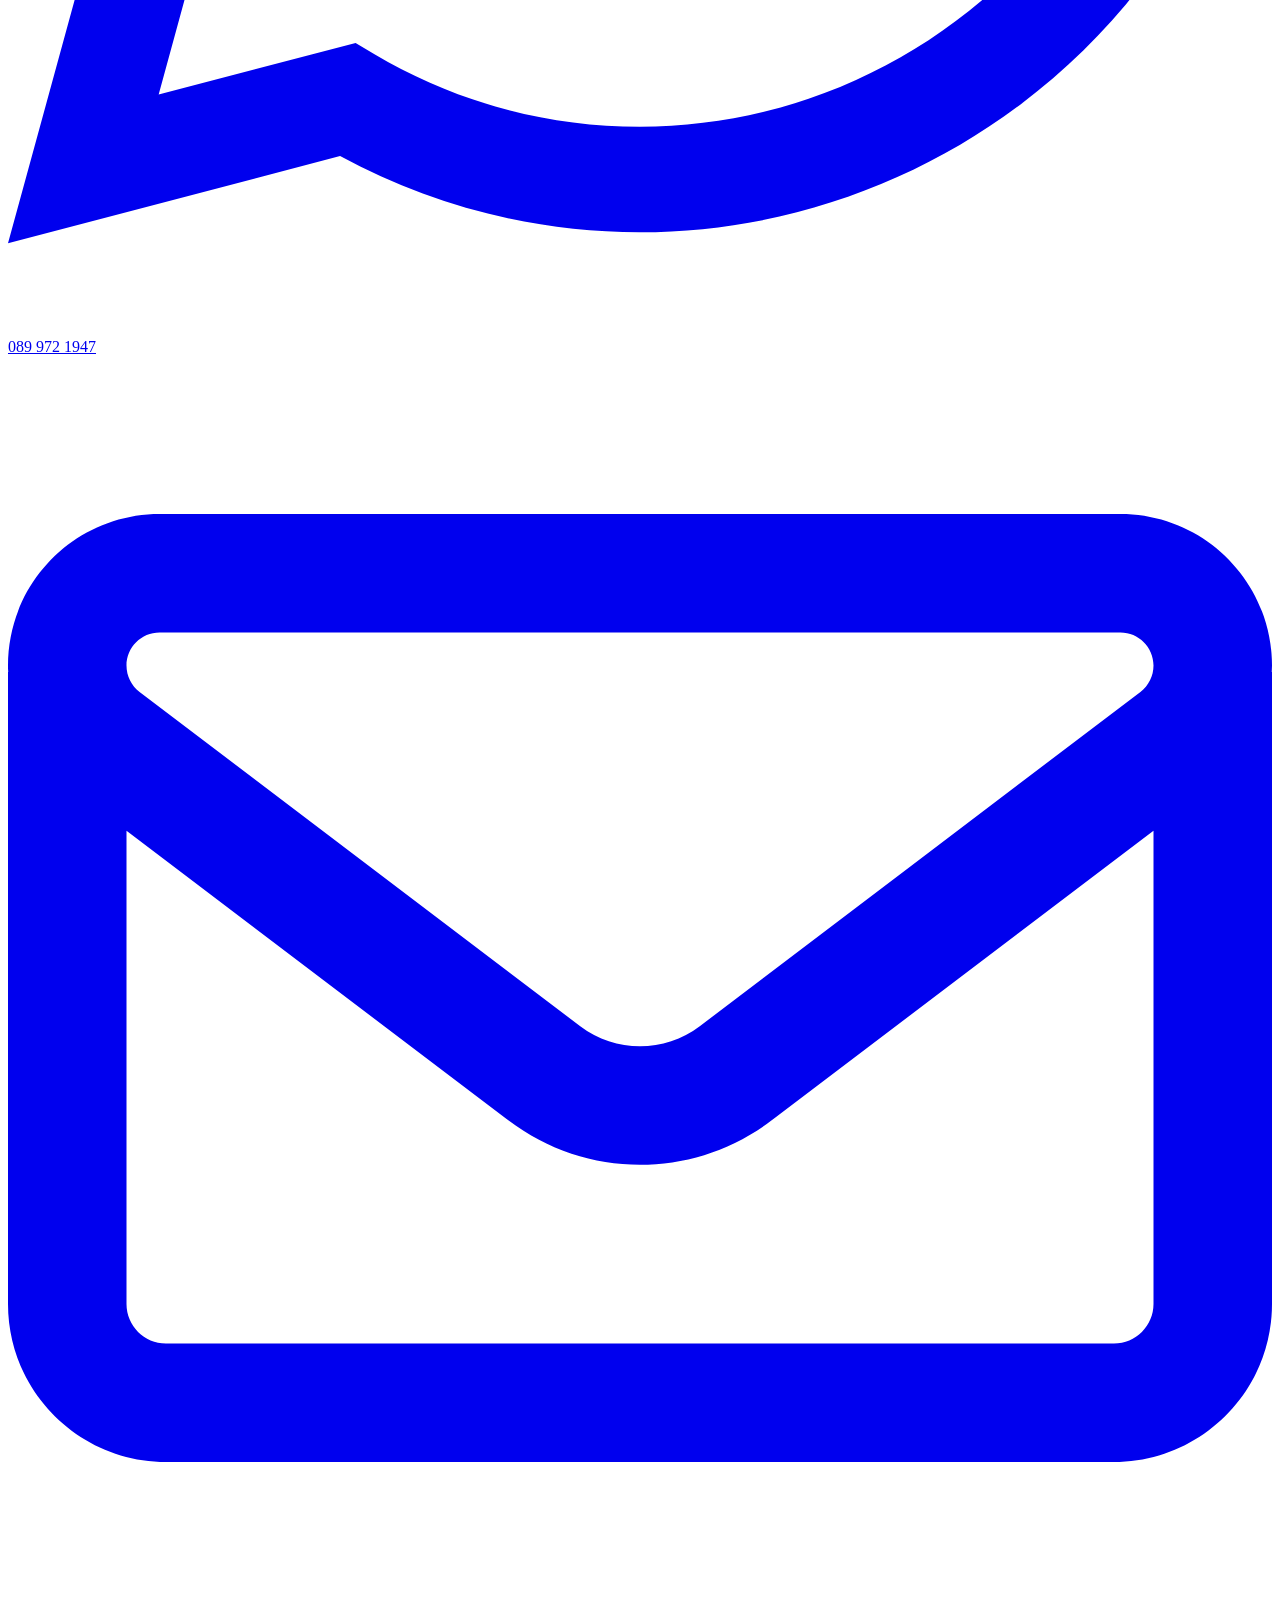
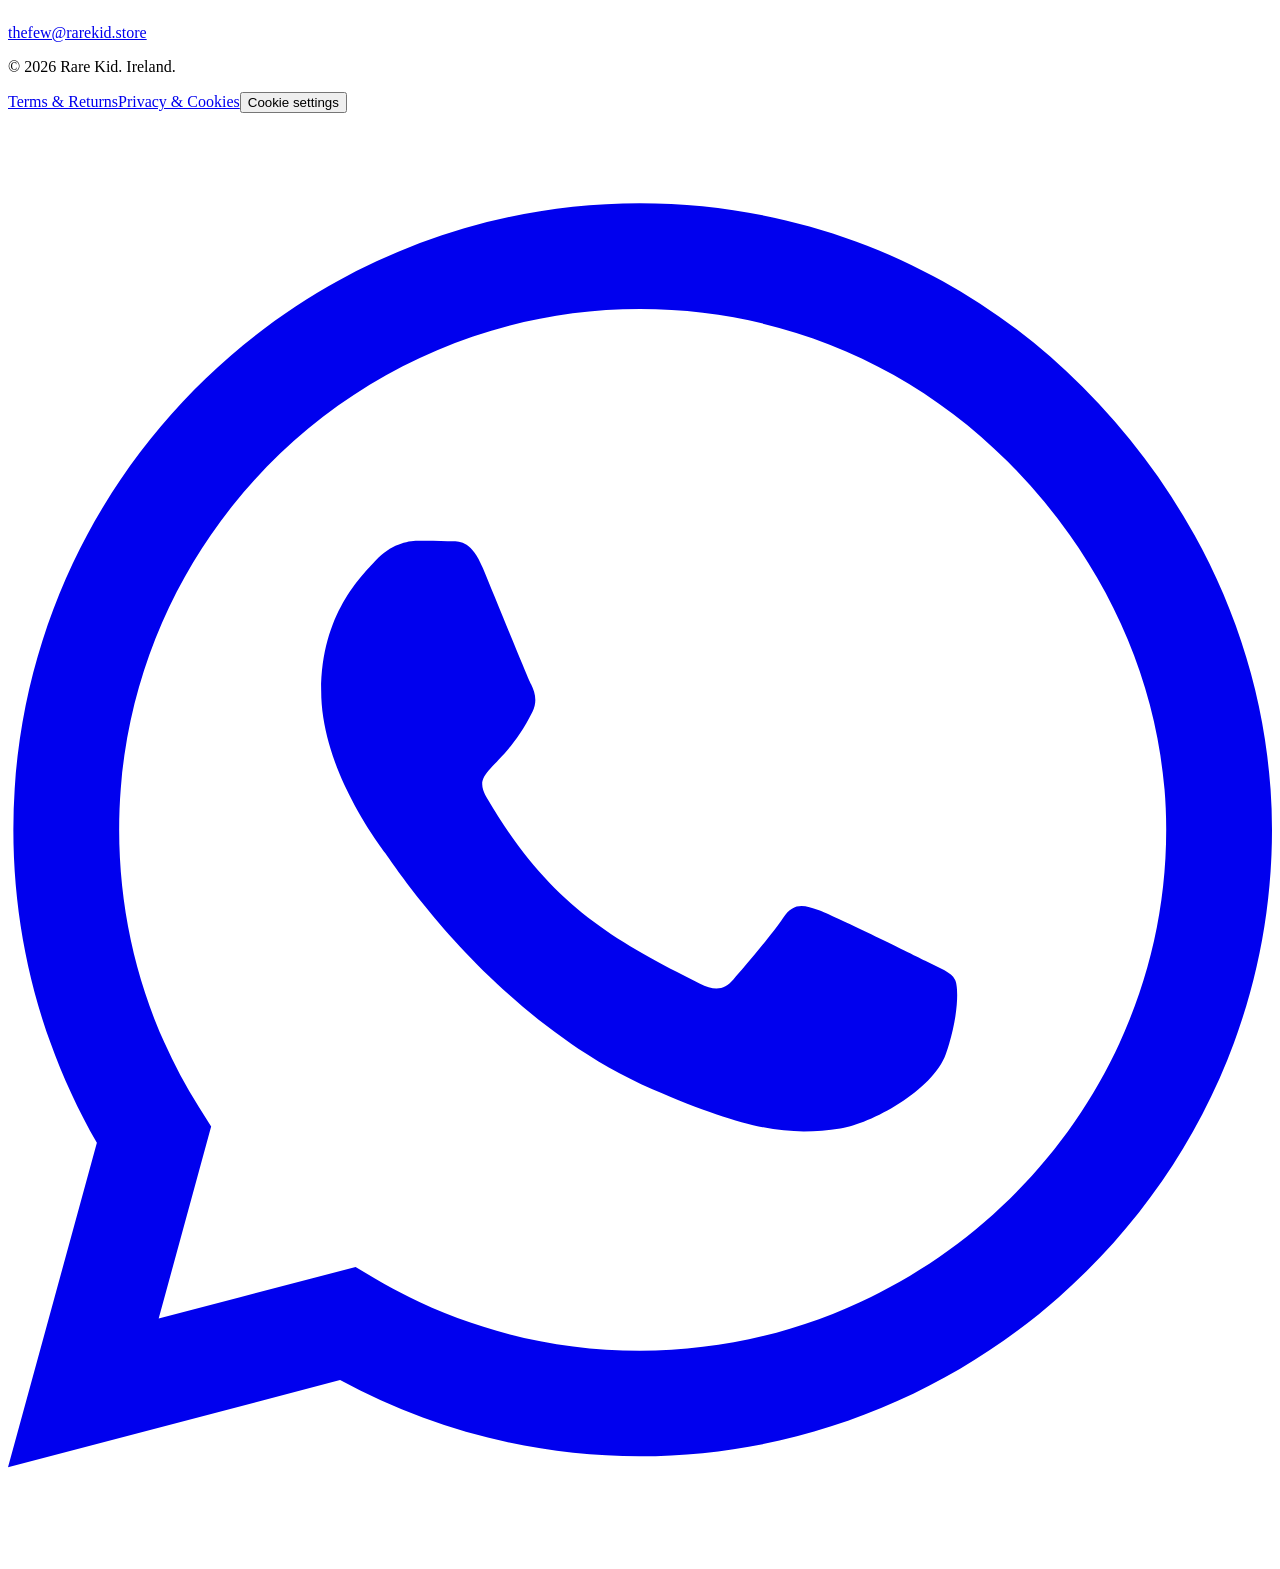
==== commit f53813bc: "Add files via upload" ====
--- a/index.html
+++ b/index.html
@@ -3,352 +3,94 @@
 <head>
 <meta charset="utf-8">
 <meta name="viewport" content="width=device-width, initial-scale=1">
-<title>Rare Kid | Heavyweight Oversized Tees Ireland, €34.99</title>
-<meta name="description" content="Premium 250gsm heavyweight oversized tees in black or white, €34.99. No chest logo. Drop 01: 100 numbered pieces, delivered across Ireland.">
-<link rel="canonical" href="https://YOUR-DOMAIN/">
-<meta name="robots" content="index, follow">
-<meta name="theme-color" content="#1c1b1a">
-
+<title>Journal | Rare Kid – Heavyweight Tees, Fit Guides & Drop Notes</title>
+<meta name="description" content="The Rare Kid Journal: buying guides for premium heavyweight oversized t-shirts in Ireland, fabric notes, fit advice and the story behind each limited drop.">
+<link rel="canonical" href="https://YOUR-DOMAIN/blog/">
 <meta property="og:type" content="website">
 <meta property="og:site_name" content="Rare Kid">
-<meta property="og:title" content="Rare Kid — Made for the few.">
-<meta property="og:description" content="Heavyweight oversized tees. No chest logo, no noise. Drop 01: 100 pieces, numbered.">
-<meta property="og:url" content="https://YOUR-DOMAIN/">
+<meta property="og:title" content="The Rare Kid Journal">
+<meta property="og:description" content="Fabric, fit and the story behind every limited drop.">
+<meta property="og:url" content="https://YOUR-DOMAIN/blog/">
 <meta property="og:image" content="https://YOUR-DOMAIN/images/og-rare-kid.jpg">
-<meta property="og:image:width" content="1200">
-<meta property="og:image:height" content="630">
-<meta property="og:image:alt" content="Rare Kid Drop 01: black and white heavyweight oversized tees. Made for the few.">
-<meta property="og:locale" content="en_IE">
-<meta name="twitter:card" content="summary_large_image">
-
-<link rel="icon" href="images/logo.jpg">
-<link rel="stylesheet" href="css/style.css">
-
+<meta name="theme-color" content="#1c1b1a">
+<link rel="icon" href="../images/logo.jpg">
+<link rel="stylesheet" href="../css/style.css">
 <script type="application/ld+json">
 {
   "@context":"https://schema.org",
-  "@graph":[
-    {
-      "@type":"Organization",
-      "@id":"https://YOUR-DOMAIN/#org",
-      "name":"Rare Kid",
-      "url":"https://YOUR-DOMAIN/",
-      "logo":"https://YOUR-DOMAIN/images/logo.jpg",
-      "slogan":"Made for the few.",
-      "telephone":"+353 89 972 1947",
-      "email":"thefew@rarekid.store",
-      "areaServed":"IE",
-      "sameAs":["https://www.facebook.com/profile.php?id=61590285942390"]
-    },
-    {
-      "@type":"Product",
-      "name":"Rare Kid Drop 01 Heavyweight Oversized Tee",
-      "brand":{"@type":"Brand","name":"Rare Kid"},
-      "description":"250gsm heavyweight cotton oversized t-shirt in black or white, one size, oversized cut. No chest logo, a single woven label on the lower hem. Limited to 100 numbered pieces, with a hand-numbered card and five official Drop 01 collector stickers. Delivered by An Post across Ireland.",
-      "color":"Black, White",
-      "material":"Heavyweight cotton, 250gsm",
-      "image":"https://YOUR-DOMAIN/images/rare-kid-drop-01-heavyweight-tees.jpg",
-      "offers":{
-        "@type":"Offer",
-        "price":"34.99",
-        "priceCurrency":"EUR",
-        "availability":"https://schema.org/LimitedAvailability",
-        "url":"https://YOUR-DOMAIN/#shop",
-        "areaServed":"IE",
-        "hasMerchantReturnPolicy":{"@type":"MerchantReturnPolicy","applicableCountry":"IE","returnPolicyCategory":"https://schema.org/MerchantReturnFiniteReturnWindow","merchantReturnDays":14,"returnFees":"https://schema.org/ReturnFeesCustomerResponsibility","returnMethod":"https://schema.org/ReturnByMail"}
-      }
-    }
-  ]
+  "@type":"Blog",
+  "name":"The Rare Kid Journal",
+  "url":"https://YOUR-DOMAIN/blog/",
+  "publisher":{"@type":"Organization","name":"Rare Kid","logo":{"@type":"ImageObject","url":"https://YOUR-DOMAIN/images/logo.jpg"}},
+  "blogPost":[{
+    "@type":"BlogPosting",
+    "headline":"Heavyweight Oversized T-Shirts in Ireland: What 250gsm Really Means and Why It's Worth It",
+    "url":"https://YOUR-DOMAIN/blog/heavyweight-oversized-t-shirt-ireland.html",
+    "datePublished":"2026-10-01"
+  }]
 }
 </script>
 </head>
 <body>
 <a class="skip" href="#main">Skip to content</a>
-
 <header class="site-header">
   <nav class="wrap nav" aria-label="Main">
-    <a class="logo" href="./" aria-label="Rare Kid home">
-      <img class="logo-img" src="images/logo.jpg" alt="Rare Kid" width="1024" height="1024">
-    </a>
+    <a class="logo" href="../" aria-label="Rare Kid home"><img class="logo-img" src="../images/logo.jpg" alt="Rare Kid" width="1024" height="1024"></a>
     <ul>
-      <li><a href="#drop">Drop 01</a></li>
-      <li><a href="#box">The Box</a></li>
-      <li><a href="#shop">Shop</a></li>
-      <li><a href="blog/">Journal</a></li>
-      <li><a class="btn-mini" href="#cart">Cart · <span data-cart-count>0</span></a></li>
+      <li><a href="../#drop">Drop 01</a></li>
+      <li><a href="../#box">The Box</a></li>
+      <li><a href="../#shop">Shop</a></li>
+      <li><a href="./" aria-current="page">Journal</a></li>
+      <li><a class="btn-mini" href="../#cart">Cart · <span data-cart-count>0</span></a></li>
     </ul>
   </nav>
 </header>
 
 <main id="main">
+  <section class="page-hero">
+    <div class="wrap">
+      <p class="eyebrow red">The Journal</p>
+      <h1>Notes for the few.</h1>
+      <p class="lead" style="margin-top:22px">Fabric, fit and the thinking behind every limited Rare Kid drop.</p>
+    </div>
+  </section>
 
-  <!-- HERO -->
-  <section class="hero" aria-labelledby="hero-title">
+  <section class="section" aria-labelledby="latest-title" style="padding-top:20px">
     <div class="wrap">
-      <div class="hero-top">
-        <p class="drop-tag"><span>Drop 01 · €34.99</span><strong>100 pieces. Numbered.</strong></p>
-      </div>
-      <div class="hero-grid">
-        <h1 id="hero-title">Made for <span class="red">the few.</span></h1>
-        <div>
-          <p class="lead">Heavyweight oversized tees. No chest logo, no noise. Just one woven mark on the hem.</p>
-          <p class="ship-badge"><span>Shipping across Ireland now</span><span class="red">UK from the next drop</span></p>
-          <div class="hero-actions">
-            <a class="btn" href="#shop">Get yours · €34.99</a>
-            <a class="btn ghost" href="#drop">See the tee</a>
+      <h2 id="latest-title" class="sr-only">Latest articles</h2>
+      <div class="post-list">
+        <a class="post-card" href="heavyweight-oversized-t-shirt-ireland.html">
+          <span class="date"><time datetime="2026-10-01">1 Oct 2026</time><br>Buying guide</span>
+          <div>
+            <h2>Heavyweight oversized t-shirts in Ireland: what 250gsm really means</h2>
+            <p>GSM explained, why heavier cotton looks and lasts better, how an oversized tee should fit, and how to spot a premium tee before you buy.</p>
           </div>
-        </div>
+          <span class="arrow" aria-hidden="true">→</span>
+        </a>
       </div>
     </div>
   </section>
 
-  <!-- TEES -->
-  <section class="tees" id="drop" aria-labelledby="drop-title">
-    <div class="wrap">
-      <h2 id="drop-title" class="sr-only">Drop 01 heavyweight oversized tee in black and white</h2>
-      <div class="tee-row">
-        <figure class="tee">
-          <svg viewBox="0 0 400 360" role="img" aria-label="Black heavyweight oversized tee with a small woven label on the lower left hem">
-            <path d="M120 22 L170 12 Q200 34 230 12 L280 22 L388 108 L346 182 L296 150 L296 350 L104 350 L104 150 L54 182 L12 108 Z" fill="#0d0c0c" stroke="#3a3835" stroke-width="2"/>
-            <path d="M170 12 Q200 40 230 12" fill="none" stroke="#2a2826" stroke-width="7"/>
-            <line x1="106" y1="336" x2="294" y2="336" stroke="#3a3835" stroke-dasharray="4 4"/>
-            <rect x="118" y="318" width="16" height="24" fill="#0d0c0c" stroke="#cfcac1" stroke-width="1.5"/>
-            <line x1="121" y1="326" x2="131" y2="326" stroke="#f0ece4" stroke-width="2"/>
-            <circle cx="126" cy="330" r="21" fill="none" stroke="#e63036" stroke-width="2"/>
-          </svg>
-          <figcaption>Black</figcaption>
-        </figure>
-        <figure class="tee">
-          <svg viewBox="0 0 400 360" role="img" aria-label="White heavyweight oversized tee with a small woven label on the lower left hem">
-            <path d="M120 22 L170 12 Q200 34 230 12 L280 22 L388 108 L346 182 L296 150 L296 350 L104 350 L104 150 L54 182 L12 108 Z" fill="#f0ece4" stroke="#d8d2c6" stroke-width="2"/>
-            <path d="M170 12 Q200 40 230 12" fill="none" stroke="#ddd6c9" stroke-width="7"/>
-            <line x1="106" y1="336" x2="294" y2="336" stroke="#cfc8bb" stroke-dasharray="4 4"/>
-            <rect x="118" y="318" width="16" height="24" fill="#111010"/>
-            <line x1="121" y1="326" x2="131" y2="326" stroke="#f0ece4" stroke-width="2"/>
-            <circle cx="126" cy="330" r="21" fill="none" stroke="#e63036" stroke-width="2"/>
-          </svg>
-          <figcaption>White</figcaption>
-        </figure>
-        <span class="label-note">Woven hem label · the only mark</span>
-      </div>
-    </div>
-  </section>
-
-  <!-- MANIFESTO -->
-  <section class="section alt" aria-labelledby="manifesto-title">
-    <div class="wrap">
-      <div class="manifesto">
-        <div>
-          <p class="eyebrow red">Not for all</p>
-          <h2 id="manifesto-title">Luxury streetwear for those who already know.</h2>
-        </div>
-        <div>
-          <p>Rare Kid is for everyone, but not everyone will want it. That's the point. No oversized logo across the chest, no slogan, no trend to chase. Just a heavyweight tee with a clean, boxy cut, made in two colours and one quiet detail on the hem.</p>
-          <p>Urban by nature, timeless by design. Somewhere between the classic and the traditional: simple, but unmistakable to the people who notice. No gender, no season, no reissues.</p>
-          <p><strong>Once it's gone, it's gone.</strong></p>
-        </div>
-      </div>
-    </div>
-  </section>
-
-  <!-- SPECS -->
-  <section class="section" aria-labelledby="specs-title">
-    <div class="wrap">
-      <div class="section-head">
-        <h2 id="specs-title">The heavyweight oversized tee</h2>
-        <p class="eyebrow">Drop 01 specs</p>
-      </div>
-      <div class="specs">
-        <div class="spec"><span class="num">250</span><h3>GSM heavyweight</h3><p>Dense cotton that drapes, holds its shape and isn't see-through, even in white.</p></div>
-        <div class="spec"><span class="num">02</span><h3>Colours, one size</h3><p>Black or white, one oversized fit. Nothing else, ever. No guessing.</p></div>
-        <div class="spec"><span class="num">01</span><h3>Woven mark</h3><p>No chest logo. One small woven label on the lower hem, for those who know.</p></div>
-        <div class="spec"><span class="num">100</span><h3>Numbered pieces</h3><p>Drop 01 is capped at 100. Each one is hand-numbered. No restocks.</p></div>
-      </div>
-    </div>
-  </section>
-
-  <!-- BOX -->
-  <section class="section alt" id="box" aria-labelledby="box-title">
-    <div class="wrap">
-      <div class="box">
-        <div class="section-head">
-          <h2 id="box-title">What's in the box</h2>
-          <p class="eyebrow">Every order</p>
-        </div>
-        <ul class="stickers" aria-label="The five official Rare Kid Drop 01 collector stickers">
-          <li><img src="images/drop01-sticker-1.jpg" alt="Rare Kid Drop 01 official sticker: neon spiral in a hidden underground vault" width="284" height="224" loading="lazy"></li>
-          <li><img src="images/drop01-sticker-2.jpg" alt="Rare Kid Drop 01 official sticker: smoky after-hours cocktail bar" width="276" height="224" loading="lazy"></li>
-          <li><img src="images/drop01-sticker-3.jpg" alt="Rare Kid Drop 01 official sticker: hooded figure on an old town street under a red sky" width="274" height="224" loading="lazy"></li>
-          <li><img src="images/drop01-sticker-4.jpg" alt="Rare Kid Drop 01 official sticker: abandoned funfair with ferris wheel and carousel" width="279" height="224" loading="lazy"></li>
-          <li><img src="images/drop01-sticker-5.jpg" alt="Rare Kid Drop 01 official sticker: cosmic underwater world with planets and sea creatures" width="282" height="224" loading="lazy"></li>
-        </ul>
-        <div class="box-grid">
-          <div class="card" aria-hidden="true">
-            <div class="card-top">
-              <img class="logo-img" src="images/logo.jpg" alt="" width="1024" height="1024">
-              <div class="meta">Nº ___ / 100<br>Drop 01</div>
-            </div>
-            <h3>Today, you acquired something <span class="red">few will ever own.</span></h3>
-            <p>Heavyweight cotton, cut for years, not seasons. Only a quiet mark on the hem, for those who know.</p>
-          </div>
-          <div>
-            <ul class="box-list">
-              <li><b>1×</b> Heavyweight oversized tee, 250gsm, black or white, one size</li>
-              <li><b>1×</b> Hand-numbered card, Nº ___ / 100</li>
-              <li><b>5×</b> Official Rare Kid collector stickers, Drop 01 artwork</li>
-            </ul>
-            <p class="small">The five stickers above are the official Drop 01 set. Each one is printed once for this drop and never reissued. When Drop 01 sells out, so do they. Drop 01 delivers across Ireland; UK delivery starts with the next drop.</p>
-          </div>
-        </div>
-      </div>
-    </div>
-  </section>
-
-  <!-- SHOP -->
-  <section class="section" id="shop" aria-labelledby="shop-title">
-    <div class="wrap">
-      <div class="shop-head">
-        <p class="eyebrow red">Drop 01 · €34.99 per tee + shipping</p>
-        <h2 id="shop-title">Black or white. <span class="red">That's the whole range.</span></h2>
-        <p class="lead" style="margin-top:20px">Two colours, one size, now and always. Pick yours and it goes straight into your cart. Every tee ships with its hand-numbered card and all five official Drop 01 stickers.</p>
-        <p class="ship-note">Delivered across Ireland by An Post · Pay by bank transfer or PayPal · 14-day returns</p>
-        <p class="uk-next"><strong>UK, you're next.</strong> Drop 01 ships within Ireland only. From the next drop, we deliver to the UK too. <a href="#join">Join the list</a> to hear the moment it opens.</p>
-      </div>
-
-      <div class="products">
-        <article class="product" aria-labelledby="p-black">
-          <svg class="p-tee" viewBox="0 0 400 360" role="img" aria-label="Black heavyweight oversized tee">
-            <path d="M120 22 L170 12 Q200 34 230 12 L280 22 L388 108 L346 182 L296 150 L296 350 L104 350 L104 150 L54 182 L12 108 Z" fill="#0d0c0c" stroke="#3a3835" stroke-width="2"/>
-            <path d="M170 12 Q200 40 230 12" fill="none" stroke="#2a2826" stroke-width="7"/>
-            <rect x="118" y="318" width="16" height="24" fill="#0d0c0c" stroke="#cfcac1" stroke-width="1.5"/>
-          </svg>
-          <div class="p-info">
-            <div class="p-title"><h3 id="p-black">The Black Tee</h3><span class="p-price">€34.99</span></div>
-            <p>250gsm heavyweight cotton, oversized cut. Goes with everything, hides nothing it shouldn't.</p>
-            <p class="one-size">One size · Oversized cut</p>
-            <button type="button" class="btn" data-add="black">Add black to cart</button>
-          </div>
-        </article>
-        <article class="product" aria-labelledby="p-white">
-          <svg class="p-tee" viewBox="0 0 400 360" role="img" aria-label="White heavyweight oversized tee">
-            <path d="M120 22 L170 12 Q200 34 230 12 L280 22 L388 108 L346 182 L296 150 L296 350 L104 350 L104 150 L54 182 L12 108 Z" fill="#f0ece4" stroke="#d8d2c6" stroke-width="2"/>
-            <path d="M170 12 Q200 40 230 12" fill="none" stroke="#ddd6c9" stroke-width="7"/>
-            <rect x="118" y="318" width="16" height="24" fill="#111010"/>
-          </svg>
-          <div class="p-info">
-            <div class="p-title"><h3 id="p-white">The White Tee</h3><span class="p-price">€34.99</span></div>
-            <p>250gsm heavyweight cotton, oversized cut. Dense enough that white finally means white, not see-through.</p>
-            <p class="one-size">One size · Oversized cut</p>
-            <button type="button" class="btn" data-add="white">Add white to cart</button>
-          </div>
-        </article>
-      </div>
-
-      <div class="fit">
-        <div>
-          <p class="eyebrow red">The fit</p>
-          <h3>One size. Cut to fit the few.</h3>
-        </div>
-        <div>
-          <p>No size charts, no guessing, no "should I go up?". Every Rare Kid tee is built on a medium and opened up into a true oversized shape: dropped shoulders, a wide boxy body and sleeves that fall past the shoulder.</p>
-          <p>That's the point of one size. On a smaller frame it hangs loose and slouchy, the way an oversized tee should. On a broader frame it sits closer, like a clean relaxed tee. Same piece, your shape.</p>
-          <p class="small" style="margin:0">Best for anyone who'd normally wear S to L. If you usually take XL or bigger, expect a fitted rather than oversized look. Not sure? <a href="https://wa.me/353899721947?text=Hi%20Rare%20Kid%2C%20I%27d%20like%20help%20with%20the%20fit." target="_blank" rel="noopener">Ask us on WhatsApp</a>.</p>
-          <table class="fit-table" id="fit-measure" hidden>
-            <caption class="sr-only">Garment measurements, laid flat</caption>
-            <tr><th>Chest (pit to pit)</th><td id="m-chest"></td></tr>
-            <tr><th>Length (shoulder to hem)</th><td id="m-length"></td></tr>
-            <tr><th>Sleeve</th><td id="m-sleeve"></td></tr>
-          </table>
-        </div>
-      </div>
-
-      <div class="checkout-grid" id="cart">
-        <div class="cart-box">
-          <h3 class="cart-title">Your cart</h3>
-          <p id="cart-empty" class="small">Your cart is empty. Pick black or white above and it lands here.</p>
-          <ul id="cart-items" class="cart-items"></ul>
-          <div id="cart-summary" class="cart-summary" hidden>
-            <div class="sum-row"><span id="cart-n">0 tees</span><strong id="cart-sub">€0.00</strong></div>
-            <div class="sum-row muted"><span>Shipping</span><span>An Post, confirmed for your location</span></div>
-            <div class="sum-row muted"><span>Returns</span><span>14 days, <a href="terms.html#returns" style="color:inherit">see how</a></span></div>
-            <p class="small" style="margin:12px 0 0">Every tee includes a hand-numbered card and 5 official Drop 01 stickers. No payment is taken here. We confirm your shipping cost on WhatsApp, then you pay by <strong>bank transfer</strong> or a secure <strong>PayPal payment link</strong>.</p>
-          </div>
-          <div id="order-done" class="order-done" hidden>
-            <p class="eyebrow red" style="margin:0 0 8px">Almost yours</p>
-            <p><strong>Order <span id="order-no"></span> is ready in WhatsApp.</strong> Press send in WhatsApp to place it. We'll reply with your shipping cost and your bank transfer details or PayPal payment link.</p>
-            <p class="small" style="margin:0">WhatsApp didn't open? <a id="order-link" href="#" target="_blank" rel="noopener">Open it here</a>.</p>
-          </div>
-        </div>
-
-        <form id="checkout" class="checkout" hidden>
-          <h3 class="cart-title">Your details</h3>
-          <div class="f-row">
-            <div><label for="c-first">First name</label><input id="c-first" name="first" required autocomplete="given-name"></div>
-            <div><label for="c-last">Last name</label><input id="c-last" name="last" required autocomplete="family-name"></div>
-          </div>
-          <div class="f-row">
-            <div><label for="c-phone">Phone</label><input id="c-phone" name="phone" type="tel" required autocomplete="tel" placeholder="08X XXX XXXX"></div>
-            <div><label for="c-email">Email</label><input id="c-email" name="email" type="email" required autocomplete="email"></div>
-          </div>
-          <label for="c-address">Address</label><input id="c-address" name="address" required autocomplete="street-address" placeholder="House number and street">
-          <div class="f-row f-3">
-            <div><label for="c-town">Town / City</label><input id="c-town" name="town" required autocomplete="address-level2"></div>
-            <div><label for="c-county">County</label><input id="c-county" name="county" required autocomplete="address-level1"></div>
-            <div><label for="c-eircode">Eircode</label><input id="c-eircode" name="eircode" autocomplete="postal-code" placeholder="Optional"></div>
-          </div>
-          <fieldset class="pay">
-            <legend>How would you like to pay?</legend>
-            <label class="pay-opt"><input type="radio" name="payment" value="Bank transfer" required> <span><strong>Bank transfer</strong> We send you our account details</span></label>
-            <label class="pay-opt"><input type="radio" name="payment" value="PayPal payment link"> <span><strong>PayPal</strong> We send you a secure payment link</span></label>
-          </fieldset>
-          <label for="c-notes">Notes</label><textarea id="c-notes" name="notes" rows="3" placeholder="Delivery instructions, fit questions, anything else"></textarea>
-          <p class="small" style="margin:4px 0 0">Your details go straight into a WhatsApp message to us and aren't stored on this website. By sending your order you agree to our <a href="terms.html">Terms &amp; Returns</a> and <a href="privacy.html">Privacy Policy</a>.</p>
-          <button class="btn wa-btn" type="submit"><svg class="ico" aria-hidden="true" focusable="false" xmlns="http://www.w3.org/2000/svg" viewBox="0 0 448 512"><!--! Font Awesome Free 7.3.1 by @fontawesome - https://fontawesome.com License - https://fontawesome.com/license/free (Icons: CC BY 4.0, Fonts: SIL OFL 1.1, Code: MIT License) Copyright 2026 Fonticons, Inc. --><path fill="currentColor" d="M380.9 97.1c-41.9-42-97.7-65.1-157-65.1-122.4 0-222 99.6-222 222 0 39.1 10.2 77.3 29.6 111L0 480 117.7 449.1c32.4 17.7 68.9 27 106.1 27l.1 0c122.3 0 224.1-99.6 224.1-222 0-59.3-25.2-115-67.1-157zm-157 341.6c-33.2 0-65.7-8.9-94-25.7l-6.7-4-69.8 18.3 18.6-68.1-4.4-7c-18.5-29.4-28.2-63.3-28.2-98.2 0-101.7 82.8-184.5 184.6-184.5 49.3 0 95.6 19.2 130.4 54.1s56.2 81.2 56.1 130.5c0 101.8-84.9 184.6-186.6 184.6zM325.1 300.5c-5.5-2.8-32.8-16.2-37.9-18-5.1-1.9-8.8-2.8-12.5 2.8s-14.3 18-17.6 21.8c-3.2 3.7-6.5 4.2-12 1.4-32.6-16.3-54-29.1-75.5-66-5.7-9.8 5.7-9.1 16.3-30.3 1.8-3.7 .9-6.9-.5-9.7s-12.5-30.1-17.1-41.2c-4.5-10.8-9.1-9.3-12.5-9.5-3.2-.2-6.9-.2-10.6-.2s-9.7 1.4-14.8 6.9c-5.1 5.6-19.4 19-19.4 46.3s19.9 53.7 22.6 57.4c2.8 3.7 39.1 59.7 94.8 83.8 35.2 15.2 49 16.5 66.6 13.9 10.7-1.6 32.8-13.4 37.4-26.4s4.6-24.1 3.2-26.4c-1.3-2.5-5-3.9-10.5-6.6z"/></svg> Send my order on WhatsApp</button>
-        </form>
-      </div>
-    </div>
-  </section>
-
-  <!-- NEXT -->
-  <section class="section" aria-labelledby="next-title">
-    <div class="wrap">
-      <div class="section-head">
-        <h2 id="next-title">Small things, same rule</h2>
-        <p class="eyebrow">Coming in future drops</p>
-      </div>
-      <div class="extras">
-        <div class="extra"><span class="soon">Future drop</span><div><h3>Caps</h3><p>Clean crowns, no loud branding. Made in small numbers.</p></div></div>
-        <div class="extra"><span class="soon">Future drop</span><div><h3>Hats</h3><p>For the days a cap says too much.</p></div></div>
-        <div class="extra"><span class="soon">Future drop</span><div><h3>Lighters</h3><p>An object you keep for years. Few made, never repeated.</p></div></div>
-      </div>
-    </div>
-  </section>
-
-  <!-- JOIN / SUBSCRIBE -->
   <section class="section join" id="join" aria-labelledby="join-title">
     <div class="wrap join-grid">
       <div>
         <p class="eyebrow">The inner circle</p>
         <h2 id="join-title">Hear it first. Or don't hear it at all.</h2>
-        <p>Drop 02, the caps, the lighters, and the day we open delivery to the UK: none of it will be announced on a billboard. The list gets the date, the details and first pick before anyone else. One email per drop, nothing in between.</p>
+        <p>New drops land with the list before anywhere else. One email per drop. Want a tee now? <a href="../#shop" style="color:inherit">Order Drop 01 on WhatsApp</a>.</p>
       </div>
-      <!-- Formspree form xgavbbvg. Sent with js/forms.js; works without JavaScript too. -->
       <form class="form" action="https://formspree.io/f/xgavbbvg" method="POST" data-formspree>
         <input type="hidden" name="_subject" value="New Rare Kid subscriber (drops list)">
-        <input type="hidden" name="source" value="Homepage">
+        <input type="hidden" name="source" value="Journal">
         <input type="text" name="_gotcha" class="hp" tabindex="-1" autocomplete="off" aria-hidden="true">
-        <label for="name">First name</label>
-        <input id="name" type="text" name="name" autocomplete="given-name" placeholder="Your first name">
         <label for="email">Email</label>
         <input id="email" type="email" name="email" required autocomplete="email" placeholder="you@email.com">
-        <label class="consent"><input type="checkbox" name="consent" value="Yes - agreed to Rare Kid drop emails" required> <span>I agree to receive Rare Kid emails about new drops. Unsubscribe anytime. See our <a href="privacy.html">Privacy Policy</a>.</span></label>
+        <label class="consent"><input type="checkbox" name="consent" value="Yes - agreed to Rare Kid drop emails" required> <span>I agree to receive Rare Kid emails about new drops. Unsubscribe anytime. See our <a href="../privacy.html">Privacy Policy</a>.</span></label>
         <button class="btn" type="submit">Put me on the list</button>
         <p class="form-status" role="status" aria-live="polite" hidden></p>
         <p class="fine">We only email about drops. Your details stay with us and are never sold.</p>
       </form>
     </div>
   </section>
-
 </main>
 
 <footer class="site-footer">
@@ -356,25 +98,18 @@
     <div class="footer-row">
       <div><p class="footer-tag">Once it's gone, it's gone</p><p class="footer-ship">Shipping across Ireland · UK from the next drop</p></div>
       <div class="footer-links">
-        <a href="https://www.facebook.com/profile.php?id=61590285942390" target="_blank" rel="noopener">
-          <svg class="ico" aria-hidden="true" focusable="false" xmlns="http://www.w3.org/2000/svg" viewBox="0 0 512 512"><!--! Font Awesome Free 7.3.1 by @fontawesome - https://fontawesome.com License - https://fontawesome.com/license/free (Icons: CC BY 4.0, Fonts: SIL OFL 1.1, Code: MIT License) Copyright 2026 Fonticons, Inc. --><path fill="currentColor" d="M512 256C512 114.6 397.4 0 256 0S0 114.6 0 256C0 376 82.7 476.8 194.2 504.5l0-170.3-52.8 0 0-78.2 52.8 0 0-33.7c0-87.1 39.4-127.5 125-127.5 16.2 0 44.2 3.2 55.7 6.4l0 70.8c-6-.6-16.5-1-29.6-1-42 0-58.2 15.9-58.2 57.2l0 27.8 83.6 0-14.4 78.2-69.3 0 0 175.9C413.8 494.8 512 386.9 512 256z"/></svg>
-          Rare Kid
-        </a>
-        <a href="https://wa.me/353899721947?text=Hi%20Rare%20Kid%2C%20I%20have%20a%20question%20about%20Drop%2001." target="_blank" rel="noopener" aria-label="Chat with Rare Kid on WhatsApp, 089 972 1947">
-          <svg class="ico" aria-hidden="true" focusable="false" xmlns="http://www.w3.org/2000/svg" viewBox="0 0 448 512"><!--! Font Awesome Free 7.3.1 by @fontawesome - https://fontawesome.com License - https://fontawesome.com/license/free (Icons: CC BY 4.0, Fonts: SIL OFL 1.1, Code: MIT License) Copyright 2026 Fonticons, Inc. --><path fill="currentColor" d="M380.9 97.1c-41.9-42-97.7-65.1-157-65.1-122.4 0-222 99.6-222 222 0 39.1 10.2 77.3 29.6 111L0 480 117.7 449.1c32.4 17.7 68.9 27 106.1 27l.1 0c122.3 0 224.1-99.6 224.1-222 0-59.3-25.2-115-67.1-157zm-157 341.6c-33.2 0-65.7-8.9-94-25.7l-6.7-4-69.8 18.3 18.6-68.1-4.4-7c-18.5-29.4-28.2-63.3-28.2-98.2 0-101.7 82.8-184.5 184.6-184.5 49.3 0 95.6 19.2 130.4 54.1s56.2 81.2 56.1 130.5c0 101.8-84.9 184.6-186.6 184.6zM325.1 300.5c-5.5-2.8-32.8-16.2-37.9-18-5.1-1.9-8.8-2.8-12.5 2.8s-14.3 18-17.6 21.8c-3.2 3.7-6.5 4.2-12 1.4-32.6-16.3-54-29.1-75.5-66-5.7-9.8 5.7-9.1 16.3-30.3 1.8-3.7 .9-6.9-.5-9.7s-12.5-30.1-17.1-41.2c-4.5-10.8-9.1-9.3-12.5-9.5-3.2-.2-6.9-.2-10.6-.2s-9.7 1.4-14.8 6.9c-5.1 5.6-19.4 19-19.4 46.3s19.9 53.7 22.6 57.4c2.8 3.7 39.1 59.7 94.8 83.8 35.2 15.2 49 16.5 66.6 13.9 10.7-1.6 32.8-13.4 37.4-26.4s4.6-24.1 3.2-26.4c-1.3-2.5-5-3.9-10.5-6.6z"/></svg>
-          089 972 1947
-        </a>
+        <a href="https://www.facebook.com/profile.php?id=61590285942390" target="_blank" rel="noopener"><svg class="ico" aria-hidden="true" focusable="false" xmlns="http://www.w3.org/2000/svg" viewBox="0 0 512 512"><!--! Font Awesome Free 7.3.1 by @fontawesome - https://fontawesome.com License - https://fontawesome.com/license/free (Icons: CC BY 4.0, Fonts: SIL OFL 1.1, Code: MIT License) Copyright 2026 Fonticons, Inc. --><path fill="currentColor" d="M512 256C512 114.6 397.4 0 256 0S0 114.6 0 256C0 376 82.7 476.8 194.2 504.5l0-170.3-52.8 0 0-78.2 52.8 0 0-33.7c0-87.1 39.4-127.5 125-127.5 16.2 0 44.2 3.2 55.7 6.4l0 70.8c-6-.6-16.5-1-29.6-1-42 0-58.2 15.9-58.2 57.2l0 27.8 83.6 0-14.4 78.2-69.3 0 0 175.9C413.8 494.8 512 386.9 512 256z"/></svg> Rare Kid</a>
+        <a href="https://wa.me/353899721947?text=Hi%20Rare%20Kid%2C%20I%20have%20a%20question%20about%20Drop%2001." target="_blank" rel="noopener" aria-label="Chat with Rare Kid on WhatsApp, 089 972 1947"><svg class="ico" aria-hidden="true" focusable="false" xmlns="http://www.w3.org/2000/svg" viewBox="0 0 448 512"><!--! Font Awesome Free 7.3.1 by @fontawesome - https://fontawesome.com License - https://fontawesome.com/license/free (Icons: CC BY 4.0, Fonts: SIL OFL 1.1, Code: MIT License) Copyright 2026 Fonticons, Inc. --><path fill="currentColor" d="M380.9 97.1c-41.9-42-97.7-65.1-157-65.1-122.4 0-222 99.6-222 222 0 39.1 10.2 77.3 29.6 111L0 480 117.7 449.1c32.4 17.7 68.9 27 106.1 27l.1 0c122.3 0 224.1-99.6 224.1-222 0-59.3-25.2-115-67.1-157zm-157 341.6c-33.2 0-65.7-8.9-94-25.7l-6.7-4-69.8 18.3 18.6-68.1-4.4-7c-18.5-29.4-28.2-63.3-28.2-98.2 0-101.7 82.8-184.5 184.6-184.5 49.3 0 95.6 19.2 130.4 54.1s56.2 81.2 56.1 130.5c0 101.8-84.9 184.6-186.6 184.6zM325.1 300.5c-5.5-2.8-32.8-16.2-37.9-18-5.1-1.9-8.8-2.8-12.5 2.8s-14.3 18-17.6 21.8c-3.2 3.7-6.5 4.2-12 1.4-32.6-16.3-54-29.1-75.5-66-5.7-9.8 5.7-9.1 16.3-30.3 1.8-3.7 .9-6.9-.5-9.7s-12.5-30.1-17.1-41.2c-4.5-10.8-9.1-9.3-12.5-9.5-3.2-.2-6.9-.2-10.6-.2s-9.7 1.4-14.8 6.9c-5.1 5.6-19.4 19-19.4 46.3s19.9 53.7 22.6 57.4c2.8 3.7 39.1 59.7 94.8 83.8 35.2 15.2 49 16.5 66.6 13.9 10.7-1.6 32.8-13.4 37.4-26.4s4.6-24.1 3.2-26.4c-1.3-2.5-5-3.9-10.5-6.6z"/></svg> 089 972 1947</a>
         <a class="f-mail" href="mailto:thefew@rarekid.store"><svg class="ico" aria-hidden="true" focusable="false" xmlns="http://www.w3.org/2000/svg" viewBox="0 0 512 512"><!--! Font Awesome Free 7.3.1 by @fontawesome - https://fontawesome.com License - https://fontawesome.com/license/free (Icons: CC BY 4.0, Fonts: SIL OFL 1.1, Code: MIT License) Copyright 2026 Fonticons, Inc. --><path fill="currentColor" d="M61.4 64C27.5 64 0 91.5 0 125.4 0 126.3 0 127.1 .1 128L0 128 0 384c0 35.3 28.7 64 64 64l384 0c35.3 0 64-28.7 64-64l0-256-.1 0c0-.9 .1-1.7 .1-2.6 0-33.9-27.5-61.4-61.4-61.4L61.4 64zM464 192.3L464 384c0 8.8-7.2 16-16 16L64 400c-8.8 0-16-7.2-16-16l0-191.7 154.8 117.4c31.4 23.9 74.9 23.9 106.4 0L464 192.3zM48 125.4C48 118 54 112 61.4 112l389.2 0c7.4 0 13.4 6 13.4 13.4 0 4.2-2 8.2-5.3 10.7L280.2 271.5c-14.3 10.8-34.1 10.8-48.4 0L53.3 136.1c-3.3-2.5-5.3-6.5-5.3-10.7z"/></svg> thefew@rarekid.store</a>
       </div>
     </div>
-    <p class="copy">© <span id="y">2026</span> Rare Kid. Ireland. <a href="blog/">Journal</a></p>
-    <div class="legal-links"><a href="terms.html">Terms &amp; Returns</a><a href="privacy.html">Privacy &amp; Cookies</a><button type="button" class="cc-link" data-cookie-settings>Cookie settings</button></div>
+    <p class="copy">© 2026 Rare Kid. Ireland.</p>
+    <div class="legal-links"><a href="../terms.html">Terms &amp; Returns</a><a href="../privacy.html">Privacy &amp; Cookies</a><button type="button" class="cc-link" data-cookie-settings>Cookie settings</button></div>
   </div>
 </footer>
-<script>document.getElementById('y').textContent=new Date().getFullYear()</script>
 <a class="wa-fab" href="https://wa.me/353899721947?text=Hi%20Rare%20Kid%2C%20I%20have%20a%20question%20about%20Drop%2001." target="_blank" rel="noopener" aria-label="Chat with Rare Kid on WhatsApp"><svg class="ico" aria-hidden="true" focusable="false" xmlns="http://www.w3.org/2000/svg" viewBox="0 0 448 512"><!--! Font Awesome Free 7.3.1 by @fontawesome - https://fontawesome.com License - https://fontawesome.com/license/free (Icons: CC BY 4.0, Fonts: SIL OFL 1.1, Code: MIT License) Copyright 2026 Fonticons, Inc. --><path fill="currentColor" d="M380.9 97.1c-41.9-42-97.7-65.1-157-65.1-122.4 0-222 99.6-222 222 0 39.1 10.2 77.3 29.6 111L0 480 117.7 449.1c32.4 17.7 68.9 27 106.1 27l.1 0c122.3 0 224.1-99.6 224.1-222 0-59.3-25.2-115-67.1-157zm-157 341.6c-33.2 0-65.7-8.9-94-25.7l-6.7-4-69.8 18.3 18.6-68.1-4.4-7c-18.5-29.4-28.2-63.3-28.2-98.2 0-101.7 82.8-184.5 184.6-184.5 49.3 0 95.6 19.2 130.4 54.1s56.2 81.2 56.1 130.5c0 101.8-84.9 184.6-186.6 184.6zM325.1 300.5c-5.5-2.8-32.8-16.2-37.9-18-5.1-1.9-8.8-2.8-12.5 2.8s-14.3 18-17.6 21.8c-3.2 3.7-6.5 4.2-12 1.4-32.6-16.3-54-29.1-75.5-66-5.7-9.8 5.7-9.1 16.3-30.3 1.8-3.7 .9-6.9-.5-9.7s-12.5-30.1-17.1-41.2c-4.5-10.8-9.1-9.3-12.5-9.5-3.2-.2-6.9-.2-10.6-.2s-9.7 1.4-14.8 6.9c-5.1 5.6-19.4 19-19.4 46.3s19.9 53.7 22.6 57.4c2.8 3.7 39.1 59.7 94.8 83.8 35.2 15.2 49 16.5 66.6 13.9 10.7-1.6 32.8-13.4 37.4-26.4s4.6-24.1 3.2-26.4c-1.3-2.5-5-3.9-10.5-6.6z"/></svg></a>
-<script src="js/forms.js"></script>
-<script src="js/shop.js"></script>
-<script src="js/consent.js" data-root=""></script>
+<script src="../js/forms.js"></script>
+<script src="../js/shop.js"></script>
+<script src="../js/consent.js" data-root="../"></script>
 </body>
 </html>
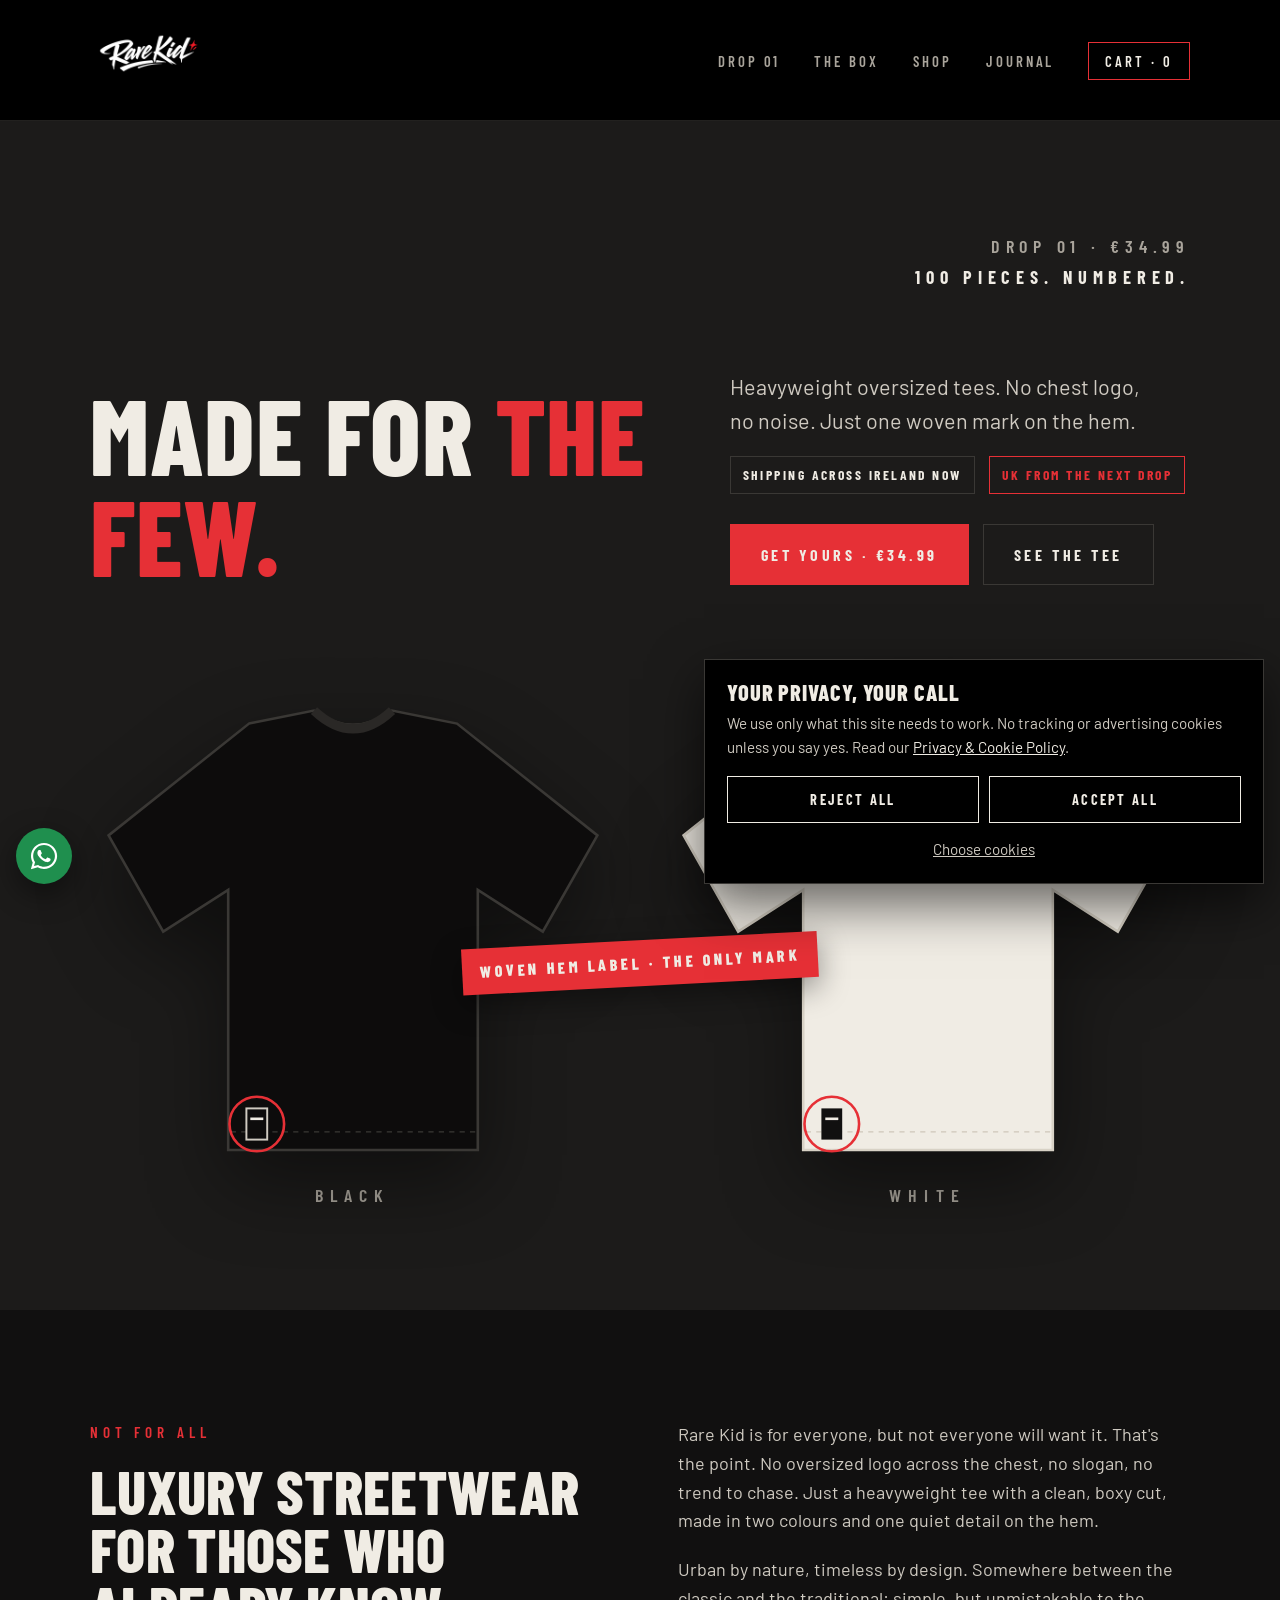
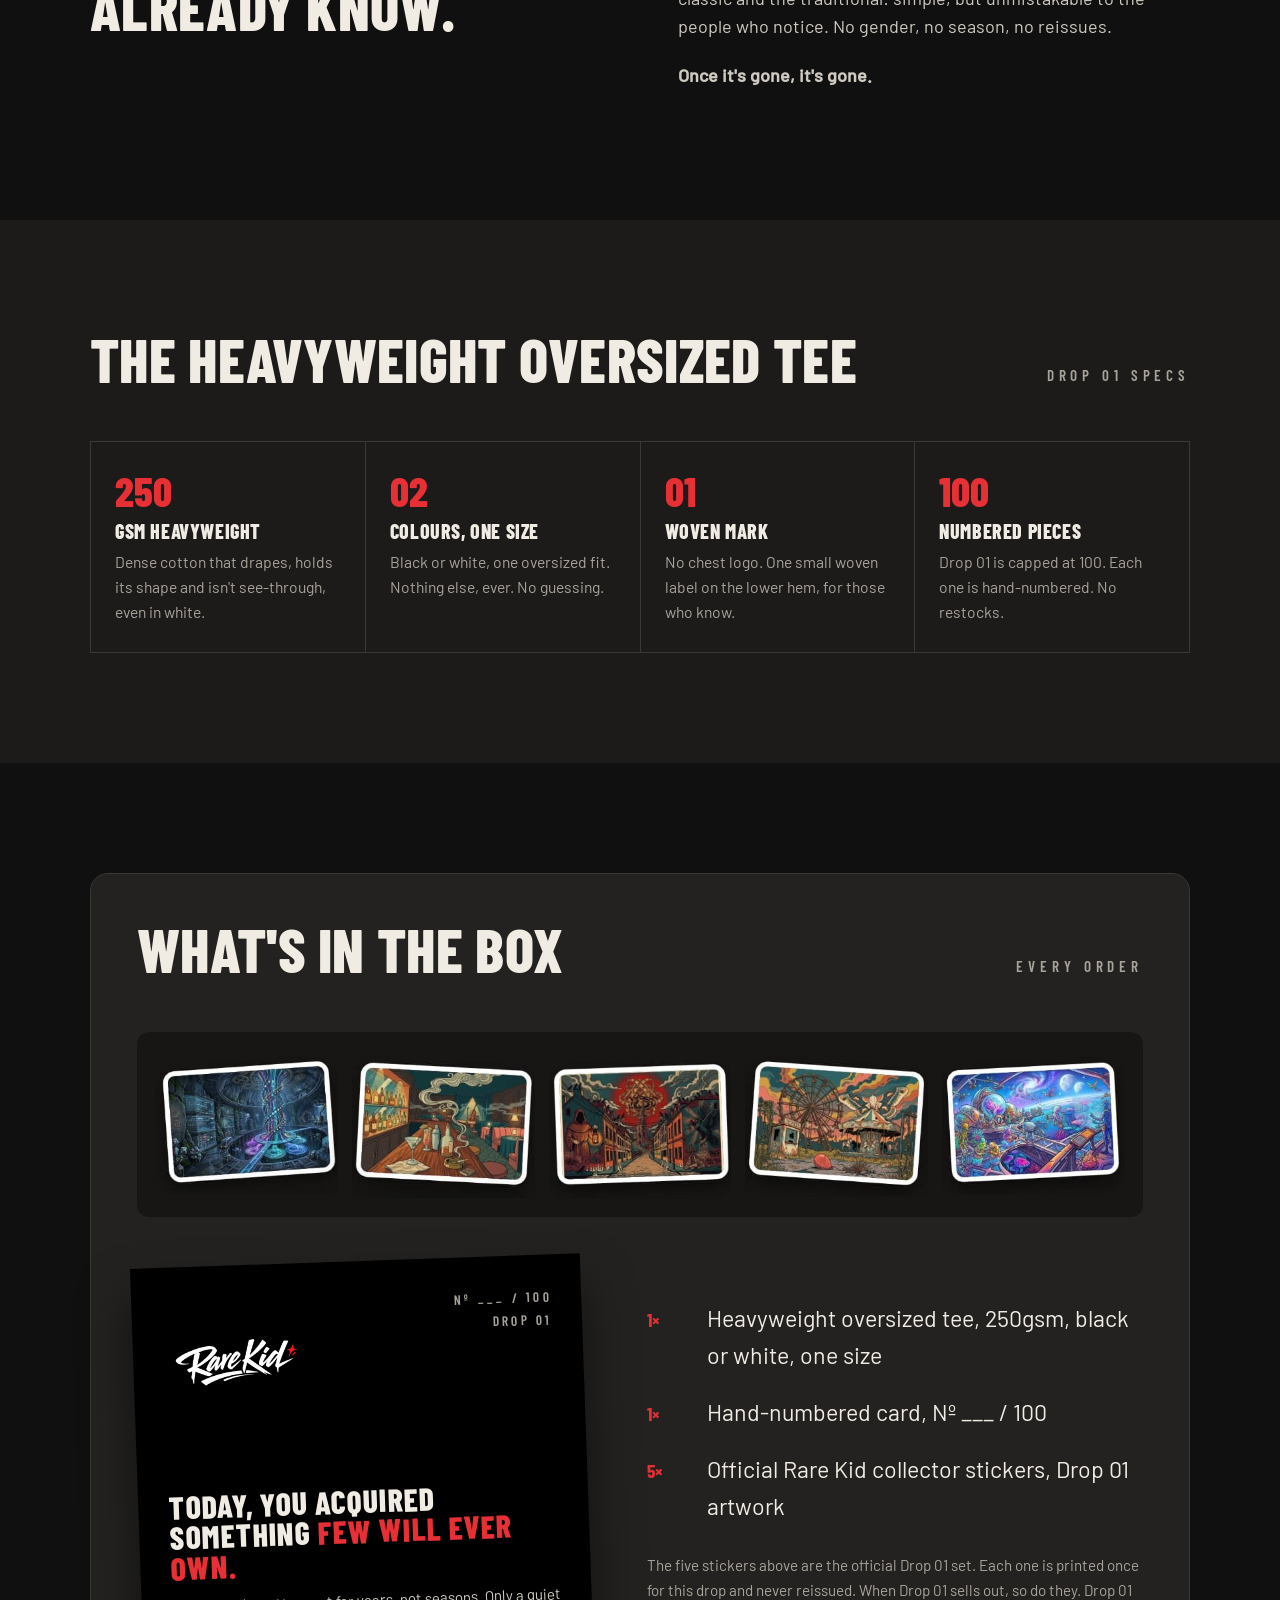
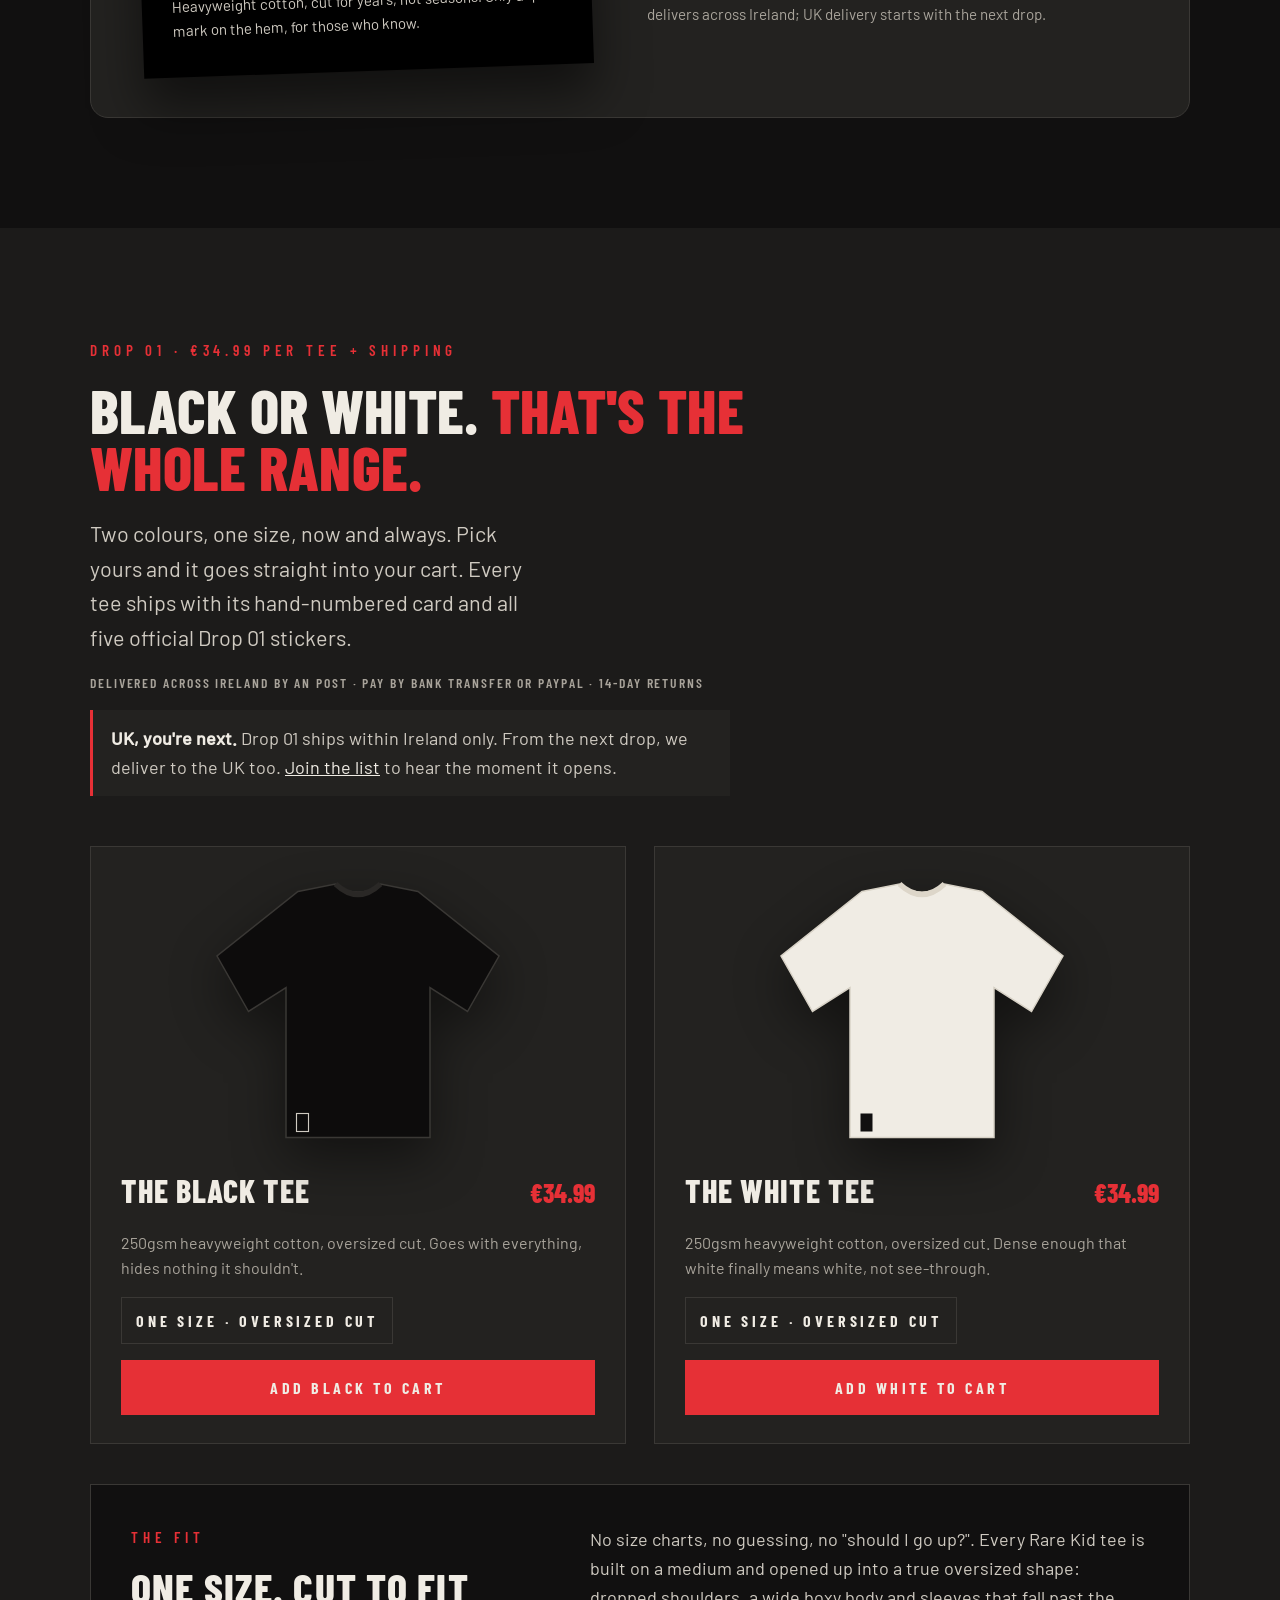
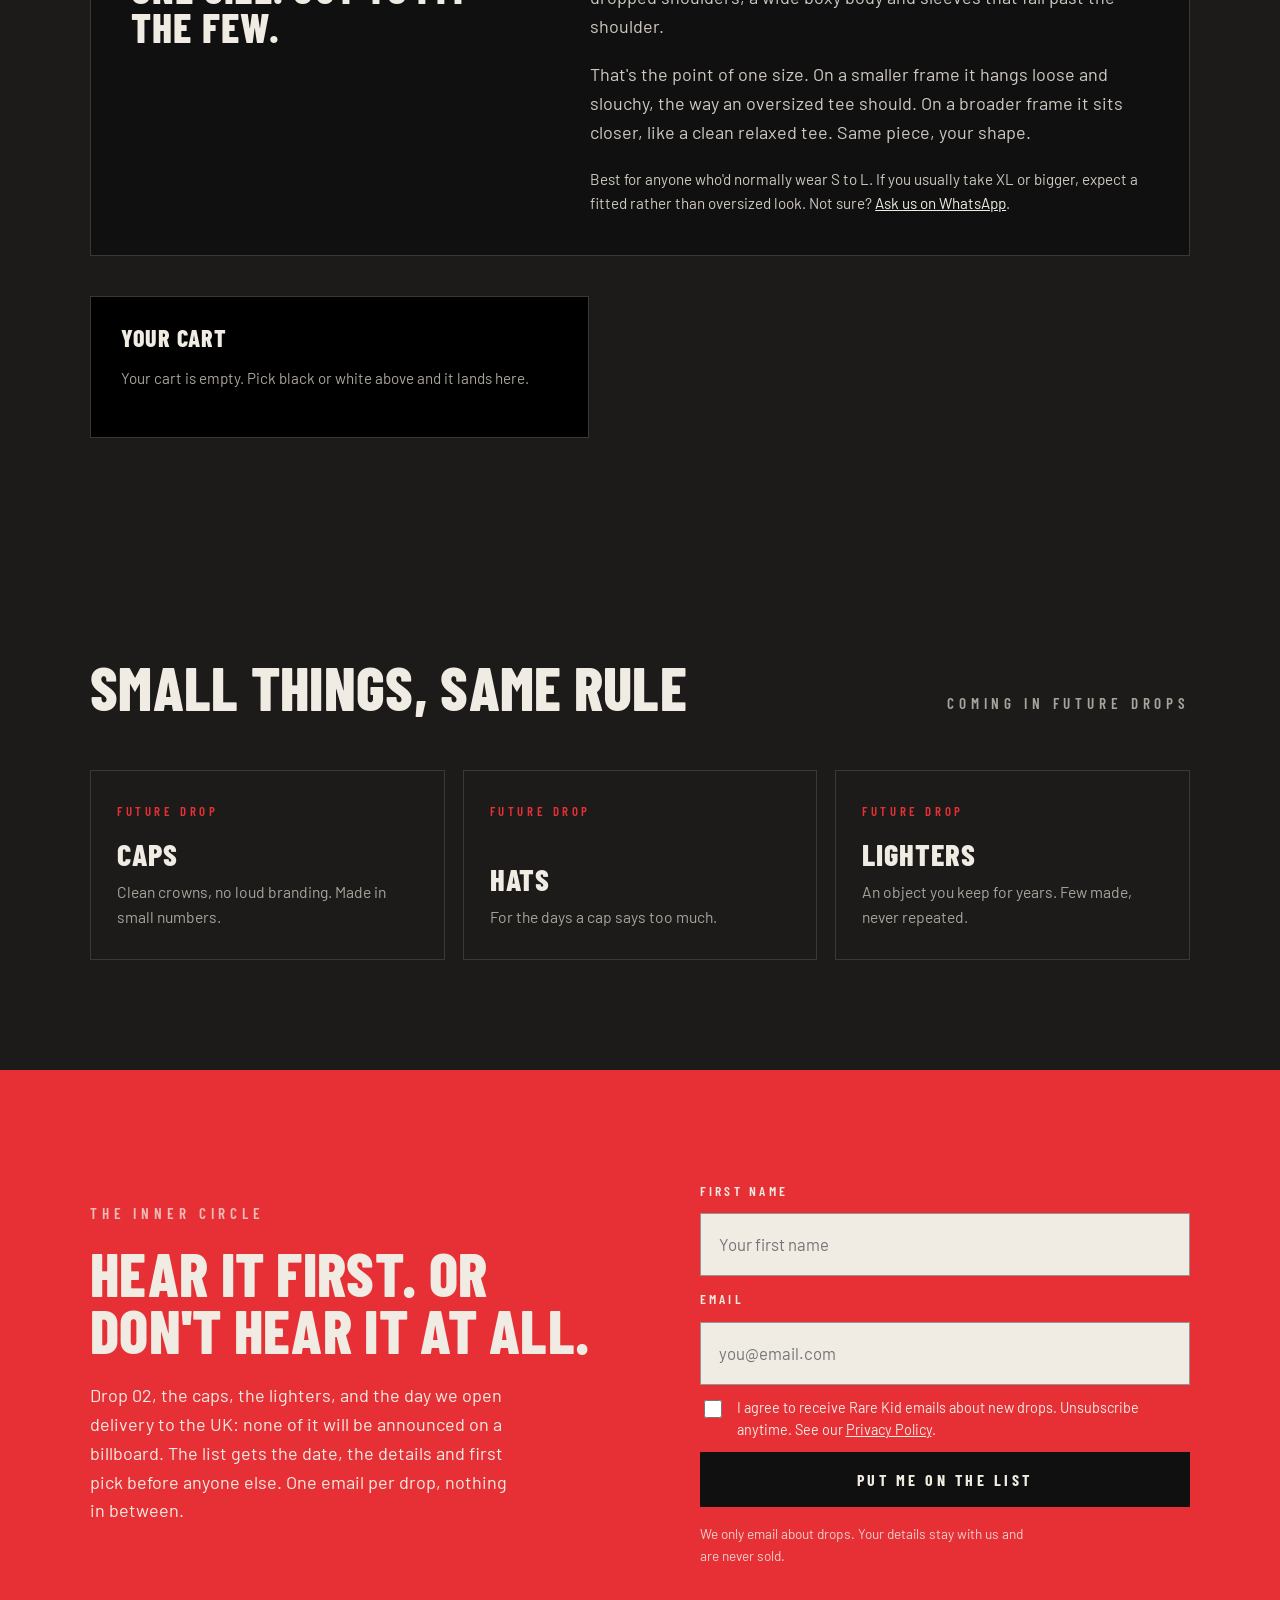
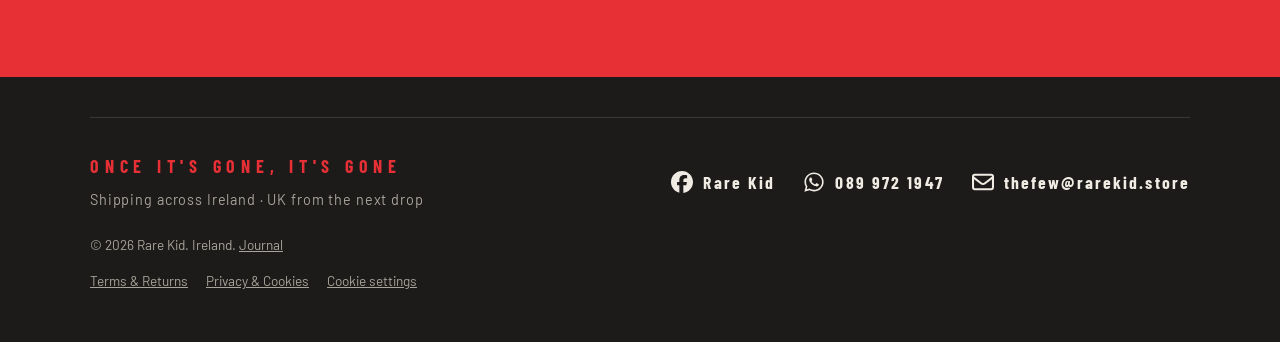
==== commit f73816b2: "Add files via upload" ====
--- a/index.html
+++ b/index.html
@@ -3,94 +3,352 @@
 <head>
 <meta charset="utf-8">
 <meta name="viewport" content="width=device-width, initial-scale=1">
-<title>Journal | Rare Kid – Heavyweight Tees, Fit Guides & Drop Notes</title>
-<meta name="description" content="The Rare Kid Journal: buying guides for premium heavyweight oversized t-shirts in Ireland, fabric notes, fit advice and the story behind each limited drop.">
-<link rel="canonical" href="https://YOUR-DOMAIN/blog/">
+<title>Rare Kid | Heavyweight Oversized Tees Ireland, €34.99</title>
+<meta name="description" content="Premium 250gsm heavyweight oversized tees in black or white, €34.99. No chest logo. Drop 01: 100 numbered pieces, delivered across Ireland.">
+<link rel="canonical" href="https://YOUR-DOMAIN/">
+<meta name="robots" content="index, follow">
+<meta name="theme-color" content="#1c1b1a">
+
 <meta property="og:type" content="website">
 <meta property="og:site_name" content="Rare Kid">
-<meta property="og:title" content="The Rare Kid Journal">
-<meta property="og:description" content="Fabric, fit and the story behind every limited drop.">
-<meta property="og:url" content="https://YOUR-DOMAIN/blog/">
+<meta property="og:title" content="Rare Kid — Made for the few.">
+<meta property="og:description" content="Heavyweight oversized tees. No chest logo, no noise. Drop 01: 100 pieces, numbered.">
+<meta property="og:url" content="https://YOUR-DOMAIN/">
 <meta property="og:image" content="https://YOUR-DOMAIN/images/og-rare-kid.jpg">
-<meta name="theme-color" content="#1c1b1a">
-<link rel="icon" href="../images/logo.jpg">
-<link rel="stylesheet" href="../css/style.css">
+<meta property="og:image:width" content="1200">
+<meta property="og:image:height" content="630">
+<meta property="og:image:alt" content="Rare Kid Drop 01: black and white heavyweight oversized tees. Made for the few.">
+<meta property="og:locale" content="en_IE">
+<meta name="twitter:card" content="summary_large_image">
+
+<link rel="icon" href="images/logo.jpg">
+<link rel="stylesheet" href="css/style.css">
+
 <script type="application/ld+json">
 {
   "@context":"https://schema.org",
-  "@type":"Blog",
-  "name":"The Rare Kid Journal",
-  "url":"https://YOUR-DOMAIN/blog/",
-  "publisher":{"@type":"Organization","name":"Rare Kid","logo":{"@type":"ImageObject","url":"https://YOUR-DOMAIN/images/logo.jpg"}},
-  "blogPost":[{
-    "@type":"BlogPosting",
-    "headline":"Heavyweight Oversized T-Shirts in Ireland: What 250gsm Really Means and Why It's Worth It",
-    "url":"https://YOUR-DOMAIN/blog/heavyweight-oversized-t-shirt-ireland.html",
-    "datePublished":"2026-10-01"
-  }]
+  "@graph":[
+    {
+      "@type":"Organization",
+      "@id":"https://YOUR-DOMAIN/#org",
+      "name":"Rare Kid",
+      "url":"https://YOUR-DOMAIN/",
+      "logo":"https://YOUR-DOMAIN/images/logo.jpg",
+      "slogan":"Made for the few.",
+      "telephone":"+353 89 972 1947",
+      "email":"thefew@rarekid.store",
+      "areaServed":"IE",
+      "sameAs":["https://www.facebook.com/profile.php?id=61590285942390"]
+    },
+    {
+      "@type":"Product",
+      "name":"Rare Kid Drop 01 Heavyweight Oversized Tee",
+      "brand":{"@type":"Brand","name":"Rare Kid"},
+      "description":"250gsm heavyweight cotton oversized t-shirt in black or white, one size, oversized cut. No chest logo, a single woven label on the lower hem. Limited to 100 numbered pieces, with a hand-numbered card and five official Drop 01 collector stickers. Delivered by An Post across Ireland.",
+      "color":"Black, White",
+      "material":"Heavyweight cotton, 250gsm",
+      "image":"https://YOUR-DOMAIN/images/rare-kid-drop-01-heavyweight-tees.jpg",
+      "offers":{
+        "@type":"Offer",
+        "price":"34.99",
+        "priceCurrency":"EUR",
+        "availability":"https://schema.org/LimitedAvailability",
+        "url":"https://YOUR-DOMAIN/#shop",
+        "areaServed":"IE",
+        "hasMerchantReturnPolicy":{"@type":"MerchantReturnPolicy","applicableCountry":"IE","returnPolicyCategory":"https://schema.org/MerchantReturnFiniteReturnWindow","merchantReturnDays":14,"returnFees":"https://schema.org/ReturnFeesCustomerResponsibility","returnMethod":"https://schema.org/ReturnByMail"}
+      }
+    }
+  ]
 }
 </script>
 </head>
 <body>
 <a class="skip" href="#main">Skip to content</a>
+
 <header class="site-header">
   <nav class="wrap nav" aria-label="Main">
-    <a class="logo" href="../" aria-label="Rare Kid home"><img class="logo-img" src="../images/logo.jpg" alt="Rare Kid" width="1024" height="1024"></a>
+    <a class="logo" href="./" aria-label="Rare Kid home">
+      <img class="logo-img" src="images/logo.jpg" alt="Rare Kid" width="1024" height="1024">
+    </a>
     <ul>
-      <li><a href="../#drop">Drop 01</a></li>
-      <li><a href="../#box">The Box</a></li>
-      <li><a href="../#shop">Shop</a></li>
-      <li><a href="./" aria-current="page">Journal</a></li>
-      <li><a class="btn-mini" href="../#cart">Cart · <span data-cart-count>0</span></a></li>
+      <li><a href="#drop">Drop 01</a></li>
+      <li><a href="#box">The Box</a></li>
+      <li><a href="#shop">Shop</a></li>
+      <li><a href="blog/">Journal</a></li>
+      <li><a class="btn-mini" href="#cart">Cart · <span data-cart-count>0</span></a></li>
     </ul>
   </nav>
 </header>
 
 <main id="main">
-  <section class="page-hero">
-    <div class="wrap">
-      <p class="eyebrow red">The Journal</p>
-      <h1>Notes for the few.</h1>
-      <p class="lead" style="margin-top:22px">Fabric, fit and the thinking behind every limited Rare Kid drop.</p>
-    </div>
-  </section>
-
-  <section class="section" aria-labelledby="latest-title" style="padding-top:20px">
-    <div class="wrap">
-      <h2 id="latest-title" class="sr-only">Latest articles</h2>
-      <div class="post-list">
-        <a class="post-card" href="heavyweight-oversized-t-shirt-ireland.html">
-          <span class="date"><time datetime="2026-10-01">1 Oct 2026</time><br>Buying guide</span>
+
+  <!-- HERO -->
+  <section class="hero" aria-labelledby="hero-title">
+    <div class="wrap">
+      <div class="hero-top">
+        <p class="drop-tag"><span>Drop 01 · €34.99</span><strong>100 pieces. Numbered.</strong></p>
+      </div>
+      <div class="hero-grid">
+        <h1 id="hero-title">Made for <span class="red">the few.</span></h1>
+        <div>
+          <p class="lead">Heavyweight oversized tees. No chest logo, no noise. Just one woven mark on the hem.</p>
+          <p class="ship-badge"><span>Shipping across Ireland now</span><span class="red">UK from the next drop</span></p>
+          <div class="hero-actions">
+            <a class="btn" href="#shop">Get yours · €34.99</a>
+            <a class="btn ghost" href="#drop">See the tee</a>
+          </div>
+        </div>
+      </div>
+    </div>
+  </section>
+
+  <!-- TEES -->
+  <section class="tees" id="drop" aria-labelledby="drop-title">
+    <div class="wrap">
+      <h2 id="drop-title" class="sr-only">Drop 01 heavyweight oversized tee in black and white</h2>
+      <div class="tee-row">
+        <figure class="tee">
+          <svg viewBox="0 0 400 360" role="img" aria-label="Black heavyweight oversized tee with a small woven label on the lower left hem">
+            <path d="M120 22 L170 12 Q200 34 230 12 L280 22 L388 108 L346 182 L296 150 L296 350 L104 350 L104 150 L54 182 L12 108 Z" fill="#0d0c0c" stroke="#3a3835" stroke-width="2"/>
+            <path d="M170 12 Q200 40 230 12" fill="none" stroke="#2a2826" stroke-width="7"/>
+            <line x1="106" y1="336" x2="294" y2="336" stroke="#3a3835" stroke-dasharray="4 4"/>
+            <rect x="118" y="318" width="16" height="24" fill="#0d0c0c" stroke="#cfcac1" stroke-width="1.5"/>
+            <line x1="121" y1="326" x2="131" y2="326" stroke="#f0ece4" stroke-width="2"/>
+            <circle cx="126" cy="330" r="21" fill="none" stroke="#e63036" stroke-width="2"/>
+          </svg>
+          <figcaption>Black</figcaption>
+        </figure>
+        <figure class="tee">
+          <svg viewBox="0 0 400 360" role="img" aria-label="White heavyweight oversized tee with a small woven label on the lower left hem">
+            <path d="M120 22 L170 12 Q200 34 230 12 L280 22 L388 108 L346 182 L296 150 L296 350 L104 350 L104 150 L54 182 L12 108 Z" fill="#f0ece4" stroke="#d8d2c6" stroke-width="2"/>
+            <path d="M170 12 Q200 40 230 12" fill="none" stroke="#ddd6c9" stroke-width="7"/>
+            <line x1="106" y1="336" x2="294" y2="336" stroke="#cfc8bb" stroke-dasharray="4 4"/>
+            <rect x="118" y="318" width="16" height="24" fill="#111010"/>
+            <line x1="121" y1="326" x2="131" y2="326" stroke="#f0ece4" stroke-width="2"/>
+            <circle cx="126" cy="330" r="21" fill="none" stroke="#e63036" stroke-width="2"/>
+          </svg>
+          <figcaption>White</figcaption>
+        </figure>
+        <span class="label-note">Woven hem label · the only mark</span>
+      </div>
+    </div>
+  </section>
+
+  <!-- MANIFESTO -->
+  <section class="section alt" aria-labelledby="manifesto-title">
+    <div class="wrap">
+      <div class="manifesto">
+        <div>
+          <p class="eyebrow red">Not for all</p>
+          <h2 id="manifesto-title">Luxury streetwear for those who already know.</h2>
+        </div>
+        <div>
+          <p>Rare Kid is for everyone, but not everyone will want it. That's the point. No oversized logo across the chest, no slogan, no trend to chase. Just a heavyweight tee with a clean, boxy cut, made in two colours and one quiet detail on the hem.</p>
+          <p>Urban by nature, timeless by design. Somewhere between the classic and the traditional: simple, but unmistakable to the people who notice. No gender, no season, no reissues.</p>
+          <p><strong>Once it's gone, it's gone.</strong></p>
+        </div>
+      </div>
+    </div>
+  </section>
+
+  <!-- SPECS -->
+  <section class="section" aria-labelledby="specs-title">
+    <div class="wrap">
+      <div class="section-head">
+        <h2 id="specs-title">The heavyweight oversized tee</h2>
+        <p class="eyebrow">Drop 01 specs</p>
+      </div>
+      <div class="specs">
+        <div class="spec"><span class="num">250</span><h3>GSM heavyweight</h3><p>Dense cotton that drapes, holds its shape and isn't see-through, even in white.</p></div>
+        <div class="spec"><span class="num">02</span><h3>Colours, one size</h3><p>Black or white, one oversized fit. Nothing else, ever. No guessing.</p></div>
+        <div class="spec"><span class="num">01</span><h3>Woven mark</h3><p>No chest logo. One small woven label on the lower hem, for those who know.</p></div>
+        <div class="spec"><span class="num">100</span><h3>Numbered pieces</h3><p>Drop 01 is capped at 100. Each one is hand-numbered. No restocks.</p></div>
+      </div>
+    </div>
+  </section>
+
+  <!-- BOX -->
+  <section class="section alt" id="box" aria-labelledby="box-title">
+    <div class="wrap">
+      <div class="box">
+        <div class="section-head">
+          <h2 id="box-title">What's in the box</h2>
+          <p class="eyebrow">Every order</p>
+        </div>
+        <ul class="stickers" aria-label="The five official Rare Kid Drop 01 collector stickers">
+          <li><img src="images/drop01-sticker-1.jpg" alt="Rare Kid Drop 01 official sticker: neon spiral in a hidden underground vault" width="284" height="224" loading="lazy"></li>
+          <li><img src="images/drop01-sticker-2.jpg" alt="Rare Kid Drop 01 official sticker: smoky after-hours cocktail bar" width="276" height="224" loading="lazy"></li>
+          <li><img src="images/drop01-sticker-3.jpg" alt="Rare Kid Drop 01 official sticker: hooded figure on an old town street under a red sky" width="274" height="224" loading="lazy"></li>
+          <li><img src="images/drop01-sticker-4.jpg" alt="Rare Kid Drop 01 official sticker: abandoned funfair with ferris wheel and carousel" width="279" height="224" loading="lazy"></li>
+          <li><img src="images/drop01-sticker-5.jpg" alt="Rare Kid Drop 01 official sticker: cosmic underwater world with planets and sea creatures" width="282" height="224" loading="lazy"></li>
+        </ul>
+        <div class="box-grid">
+          <div class="card" aria-hidden="true">
+            <div class="card-top">
+              <img class="logo-img" src="images/logo.jpg" alt="" width="1024" height="1024">
+              <div class="meta">Nº ___ / 100<br>Drop 01</div>
+            </div>
+            <h3>Today, you acquired something <span class="red">few will ever own.</span></h3>
+            <p>Heavyweight cotton, cut for years, not seasons. Only a quiet mark on the hem, for those who know.</p>
+          </div>
           <div>
-            <h2>Heavyweight oversized t-shirts in Ireland: what 250gsm really means</h2>
-            <p>GSM explained, why heavier cotton looks and lasts better, how an oversized tee should fit, and how to spot a premium tee before you buy.</p>
-          </div>
-          <span class="arrow" aria-hidden="true">→</span>
-        </a>
-      </div>
-    </div>
-  </section>
-
+            <ul class="box-list">
+              <li><b>1×</b> Heavyweight oversized tee, 250gsm, black or white, one size</li>
+              <li><b>1×</b> Hand-numbered card, Nº ___ / 100</li>
+              <li><b>5×</b> Official Rare Kid collector stickers, Drop 01 artwork</li>
+            </ul>
+            <p class="small">The five stickers above are the official Drop 01 set. Each one is printed once for this drop and never reissued. When Drop 01 sells out, so do they. Drop 01 delivers across Ireland; UK delivery starts with the next drop.</p>
+          </div>
+        </div>
+      </div>
+    </div>
+  </section>
+
+  <!-- SHOP -->
+  <section class="section" id="shop" aria-labelledby="shop-title">
+    <div class="wrap">
+      <div class="shop-head">
+        <p class="eyebrow red">Drop 01 · €34.99 per tee + shipping</p>
+        <h2 id="shop-title">Black or white. <span class="red">That's the whole range.</span></h2>
+        <p class="lead" style="margin-top:20px">Two colours, one size, now and always. Pick yours and it goes straight into your cart. Every tee ships with its hand-numbered card and all five official Drop 01 stickers.</p>
+        <p class="ship-note">Delivered across Ireland by An Post · Pay by bank transfer or PayPal · 14-day returns</p>
+        <p class="uk-next"><strong>UK, you're next.</strong> Drop 01 ships within Ireland only. From the next drop, we deliver to the UK too. <a href="#join">Join the list</a> to hear the moment it opens.</p>
+      </div>
+
+      <div class="products">
+        <article class="product" aria-labelledby="p-black">
+          <svg class="p-tee" viewBox="0 0 400 360" role="img" aria-label="Black heavyweight oversized tee">
+            <path d="M120 22 L170 12 Q200 34 230 12 L280 22 L388 108 L346 182 L296 150 L296 350 L104 350 L104 150 L54 182 L12 108 Z" fill="#0d0c0c" stroke="#3a3835" stroke-width="2"/>
+            <path d="M170 12 Q200 40 230 12" fill="none" stroke="#2a2826" stroke-width="7"/>
+            <rect x="118" y="318" width="16" height="24" fill="#0d0c0c" stroke="#cfcac1" stroke-width="1.5"/>
+          </svg>
+          <div class="p-info">
+            <div class="p-title"><h3 id="p-black">The Black Tee</h3><span class="p-price">€34.99</span></div>
+            <p>250gsm heavyweight cotton, oversized cut. Goes with everything, hides nothing it shouldn't.</p>
+            <p class="one-size">One size · Oversized cut</p>
+            <button type="button" class="btn" data-add="black">Add black to cart</button>
+          </div>
+        </article>
+        <article class="product" aria-labelledby="p-white">
+          <svg class="p-tee" viewBox="0 0 400 360" role="img" aria-label="White heavyweight oversized tee">
+            <path d="M120 22 L170 12 Q200 34 230 12 L280 22 L388 108 L346 182 L296 150 L296 350 L104 350 L104 150 L54 182 L12 108 Z" fill="#f0ece4" stroke="#d8d2c6" stroke-width="2"/>
+            <path d="M170 12 Q200 40 230 12" fill="none" stroke="#ddd6c9" stroke-width="7"/>
+            <rect x="118" y="318" width="16" height="24" fill="#111010"/>
+          </svg>
+          <div class="p-info">
+            <div class="p-title"><h3 id="p-white">The White Tee</h3><span class="p-price">€34.99</span></div>
+            <p>250gsm heavyweight cotton, oversized cut. Dense enough that white finally means white, not see-through.</p>
+            <p class="one-size">One size · Oversized cut</p>
+            <button type="button" class="btn" data-add="white">Add white to cart</button>
+          </div>
+        </article>
+      </div>
+
+      <div class="fit">
+        <div>
+          <p class="eyebrow red">The fit</p>
+          <h3>One size. Cut to fit the few.</h3>
+        </div>
+        <div>
+          <p>No size charts, no guessing, no "should I go up?". Every Rare Kid tee is built on a medium and opened up into a true oversized shape: dropped shoulders, a wide boxy body and sleeves that fall past the shoulder.</p>
+          <p>That's the point of one size. On a smaller frame it hangs loose and slouchy, the way an oversized tee should. On a broader frame it sits closer, like a clean relaxed tee. Same piece, your shape.</p>
+          <p class="small" style="margin:0">Best for anyone who'd normally wear S to L. If you usually take XL or bigger, expect a fitted rather than oversized look. Not sure? <a href="https://wa.me/353899721947?text=Hi%20Rare%20Kid%2C%20I%27d%20like%20help%20with%20the%20fit." target="_blank" rel="noopener">Ask us on WhatsApp</a>.</p>
+          <table class="fit-table" id="fit-measure" hidden>
+            <caption class="sr-only">Garment measurements, laid flat</caption>
+            <tr><th>Chest (pit to pit)</th><td id="m-chest"></td></tr>
+            <tr><th>Length (shoulder to hem)</th><td id="m-length"></td></tr>
+            <tr><th>Sleeve</th><td id="m-sleeve"></td></tr>
+          </table>
+        </div>
+      </div>
+
+      <div class="checkout-grid" id="cart">
+        <div class="cart-box">
+          <h3 class="cart-title">Your cart</h3>
+          <p id="cart-empty" class="small">Your cart is empty. Pick black or white above and it lands here.</p>
+          <ul id="cart-items" class="cart-items"></ul>
+          <div id="cart-summary" class="cart-summary" hidden>
+            <div class="sum-row"><span id="cart-n">0 tees</span><strong id="cart-sub">€0.00</strong></div>
+            <div class="sum-row muted"><span>Shipping</span><span>An Post, confirmed for your location</span></div>
+            <div class="sum-row muted"><span>Returns</span><span>14 days, <a href="terms.html#returns" style="color:inherit">see how</a></span></div>
+            <p class="small" style="margin:12px 0 0">Every tee includes a hand-numbered card and 5 official Drop 01 stickers. No payment is taken here. We confirm your shipping cost on WhatsApp, then you pay by <strong>bank transfer</strong> or a secure <strong>PayPal payment link</strong>.</p>
+          </div>
+          <div id="order-done" class="order-done" hidden>
+            <p class="eyebrow red" style="margin:0 0 8px">Almost yours</p>
+            <p><strong>Order <span id="order-no"></span> is ready in WhatsApp.</strong> Press send in WhatsApp to place it. We'll reply with your shipping cost and your bank transfer details or PayPal payment link.</p>
+            <p class="small" style="margin:0">WhatsApp didn't open? <a id="order-link" href="#" target="_blank" rel="noopener">Open it here</a>.</p>
+          </div>
+        </div>
+
+        <form id="checkout" class="checkout" hidden>
+          <h3 class="cart-title">Your details</h3>
+          <div class="f-row">
+            <div><label for="c-first">First name</label><input id="c-first" name="first" required autocomplete="given-name"></div>
+            <div><label for="c-last">Last name</label><input id="c-last" name="last" required autocomplete="family-name"></div>
+          </div>
+          <div class="f-row">
+            <div><label for="c-phone">Phone</label><input id="c-phone" name="phone" type="tel" required autocomplete="tel" placeholder="08X XXX XXXX"></div>
+            <div><label for="c-email">Email</label><input id="c-email" name="email" type="email" required autocomplete="email"></div>
+          </div>
+          <label for="c-address">Address</label><input id="c-address" name="address" required autocomplete="street-address" placeholder="House number and street">
+          <div class="f-row f-3">
+            <div><label for="c-town">Town / City</label><input id="c-town" name="town" required autocomplete="address-level2"></div>
+            <div><label for="c-county">County</label><input id="c-county" name="county" required autocomplete="address-level1"></div>
+            <div><label for="c-eircode">Eircode</label><input id="c-eircode" name="eircode" autocomplete="postal-code" placeholder="Optional"></div>
+          </div>
+          <fieldset class="pay">
+            <legend>How would you like to pay?</legend>
+            <label class="pay-opt"><input type="radio" name="payment" value="Bank transfer" required> <span><strong>Bank transfer</strong> We send you our account details</span></label>
+            <label class="pay-opt"><input type="radio" name="payment" value="PayPal payment link"> <span><strong>PayPal</strong> We send you a secure payment link</span></label>
+          </fieldset>
+          <label for="c-notes">Notes</label><textarea id="c-notes" name="notes" rows="3" placeholder="Delivery instructions, fit questions, anything else"></textarea>
+          <p class="small" style="margin:4px 0 0">Your details go straight into a WhatsApp message to us and aren't stored on this website. By sending your order you agree to our <a href="terms.html">Terms &amp; Returns</a> and <a href="privacy.html">Privacy Policy</a>.</p>
+          <button class="btn wa-btn" type="submit"><svg class="ico" aria-hidden="true" focusable="false" xmlns="http://www.w3.org/2000/svg" viewBox="0 0 448 512"><!--! Font Awesome Free 7.3.1 by @fontawesome - https://fontawesome.com License - https://fontawesome.com/license/free (Icons: CC BY 4.0, Fonts: SIL OFL 1.1, Code: MIT License) Copyright 2026 Fonticons, Inc. --><path fill="currentColor" d="M380.9 97.1c-41.9-42-97.7-65.1-157-65.1-122.4 0-222 99.6-222 222 0 39.1 10.2 77.3 29.6 111L0 480 117.7 449.1c32.4 17.7 68.9 27 106.1 27l.1 0c122.3 0 224.1-99.6 224.1-222 0-59.3-25.2-115-67.1-157zm-157 341.6c-33.2 0-65.7-8.9-94-25.7l-6.7-4-69.8 18.3 18.6-68.1-4.4-7c-18.5-29.4-28.2-63.3-28.2-98.2 0-101.7 82.8-184.5 184.6-184.5 49.3 0 95.6 19.2 130.4 54.1s56.2 81.2 56.1 130.5c0 101.8-84.9 184.6-186.6 184.6zM325.1 300.5c-5.5-2.8-32.8-16.2-37.9-18-5.1-1.9-8.8-2.8-12.5 2.8s-14.3 18-17.6 21.8c-3.2 3.7-6.5 4.2-12 1.4-32.6-16.3-54-29.1-75.5-66-5.7-9.8 5.7-9.1 16.3-30.3 1.8-3.7 .9-6.9-.5-9.7s-12.5-30.1-17.1-41.2c-4.5-10.8-9.1-9.3-12.5-9.5-3.2-.2-6.9-.2-10.6-.2s-9.7 1.4-14.8 6.9c-5.1 5.6-19.4 19-19.4 46.3s19.9 53.7 22.6 57.4c2.8 3.7 39.1 59.7 94.8 83.8 35.2 15.2 49 16.5 66.6 13.9 10.7-1.6 32.8-13.4 37.4-26.4s4.6-24.1 3.2-26.4c-1.3-2.5-5-3.9-10.5-6.6z"/></svg> Send my order on WhatsApp</button>
+        </form>
+      </div>
+    </div>
+  </section>
+
+  <!-- NEXT -->
+  <section class="section" aria-labelledby="next-title">
+    <div class="wrap">
+      <div class="section-head">
+        <h2 id="next-title">Small things, same rule</h2>
+        <p class="eyebrow">Coming in future drops</p>
+      </div>
+      <div class="extras">
+        <div class="extra"><span class="soon">Future drop</span><div><h3>Caps</h3><p>Clean crowns, no loud branding. Made in small numbers.</p></div></div>
+        <div class="extra"><span class="soon">Future drop</span><div><h3>Hats</h3><p>For the days a cap says too much.</p></div></div>
+        <div class="extra"><span class="soon">Future drop</span><div><h3>Lighters</h3><p>An object you keep for years. Few made, never repeated.</p></div></div>
+      </div>
+    </div>
+  </section>
+
+  <!-- JOIN / SUBSCRIBE -->
   <section class="section join" id="join" aria-labelledby="join-title">
     <div class="wrap join-grid">
       <div>
         <p class="eyebrow">The inner circle</p>
         <h2 id="join-title">Hear it first. Or don't hear it at all.</h2>
-        <p>New drops land with the list before anywhere else. One email per drop. Want a tee now? <a href="../#shop" style="color:inherit">Order Drop 01 on WhatsApp</a>.</p>
-      </div>
+        <p>Drop 02, the caps, the lighters, and the day we open delivery to the UK: none of it will be announced on a billboard. The list gets the date, the details and first pick before anyone else. One email per drop, nothing in between.</p>
+      </div>
+      <!-- Formspree form xgavbbvg. Sent with js/forms.js; works without JavaScript too. -->
       <form class="form" action="https://formspree.io/f/xgavbbvg" method="POST" data-formspree>
         <input type="hidden" name="_subject" value="New Rare Kid subscriber (drops list)">
-        <input type="hidden" name="source" value="Journal">
+        <input type="hidden" name="source" value="Homepage">
         <input type="text" name="_gotcha" class="hp" tabindex="-1" autocomplete="off" aria-hidden="true">
+        <label for="name">First name</label>
+        <input id="name" type="text" name="name" autocomplete="given-name" placeholder="Your first name">
         <label for="email">Email</label>
         <input id="email" type="email" name="email" required autocomplete="email" placeholder="you@email.com">
-        <label class="consent"><input type="checkbox" name="consent" value="Yes - agreed to Rare Kid drop emails" required> <span>I agree to receive Rare Kid emails about new drops. Unsubscribe anytime. See our <a href="../privacy.html">Privacy Policy</a>.</span></label>
+        <label class="consent"><input type="checkbox" name="consent" value="Yes - agreed to Rare Kid drop emails" required> <span>I agree to receive Rare Kid emails about new drops. Unsubscribe anytime. See our <a href="privacy.html">Privacy Policy</a>.</span></label>
         <button class="btn" type="submit">Put me on the list</button>
         <p class="form-status" role="status" aria-live="polite" hidden></p>
         <p class="fine">We only email about drops. Your details stay with us and are never sold.</p>
       </form>
     </div>
   </section>
+
 </main>
 
 <footer class="site-footer">
@@ -98,18 +356,25 @@
     <div class="footer-row">
       <div><p class="footer-tag">Once it's gone, it's gone</p><p class="footer-ship">Shipping across Ireland · UK from the next drop</p></div>
       <div class="footer-links">
-        <a href="https://www.facebook.com/profile.php?id=61590285942390" target="_blank" rel="noopener"><svg class="ico" aria-hidden="true" focusable="false" xmlns="http://www.w3.org/2000/svg" viewBox="0 0 512 512"><!--! Font Awesome Free 7.3.1 by @fontawesome - https://fontawesome.com License - https://fontawesome.com/license/free (Icons: CC BY 4.0, Fonts: SIL OFL 1.1, Code: MIT License) Copyright 2026 Fonticons, Inc. --><path fill="currentColor" d="M512 256C512 114.6 397.4 0 256 0S0 114.6 0 256C0 376 82.7 476.8 194.2 504.5l0-170.3-52.8 0 0-78.2 52.8 0 0-33.7c0-87.1 39.4-127.5 125-127.5 16.2 0 44.2 3.2 55.7 6.4l0 70.8c-6-.6-16.5-1-29.6-1-42 0-58.2 15.9-58.2 57.2l0 27.8 83.6 0-14.4 78.2-69.3 0 0 175.9C413.8 494.8 512 386.9 512 256z"/></svg> Rare Kid</a>
-        <a href="https://wa.me/353899721947?text=Hi%20Rare%20Kid%2C%20I%20have%20a%20question%20about%20Drop%2001." target="_blank" rel="noopener" aria-label="Chat with Rare Kid on WhatsApp, 089 972 1947"><svg class="ico" aria-hidden="true" focusable="false" xmlns="http://www.w3.org/2000/svg" viewBox="0 0 448 512"><!--! Font Awesome Free 7.3.1 by @fontawesome - https://fontawesome.com License - https://fontawesome.com/license/free (Icons: CC BY 4.0, Fonts: SIL OFL 1.1, Code: MIT License) Copyright 2026 Fonticons, Inc. --><path fill="currentColor" d="M380.9 97.1c-41.9-42-97.7-65.1-157-65.1-122.4 0-222 99.6-222 222 0 39.1 10.2 77.3 29.6 111L0 480 117.7 449.1c32.4 17.7 68.9 27 106.1 27l.1 0c122.3 0 224.1-99.6 224.1-222 0-59.3-25.2-115-67.1-157zm-157 341.6c-33.2 0-65.7-8.9-94-25.7l-6.7-4-69.8 18.3 18.6-68.1-4.4-7c-18.5-29.4-28.2-63.3-28.2-98.2 0-101.7 82.8-184.5 184.6-184.5 49.3 0 95.6 19.2 130.4 54.1s56.2 81.2 56.1 130.5c0 101.8-84.9 184.6-186.6 184.6zM325.1 300.5c-5.5-2.8-32.8-16.2-37.9-18-5.1-1.9-8.8-2.8-12.5 2.8s-14.3 18-17.6 21.8c-3.2 3.7-6.5 4.2-12 1.4-32.6-16.3-54-29.1-75.5-66-5.7-9.8 5.7-9.1 16.3-30.3 1.8-3.7 .9-6.9-.5-9.7s-12.5-30.1-17.1-41.2c-4.5-10.8-9.1-9.3-12.5-9.5-3.2-.2-6.9-.2-10.6-.2s-9.7 1.4-14.8 6.9c-5.1 5.6-19.4 19-19.4 46.3s19.9 53.7 22.6 57.4c2.8 3.7 39.1 59.7 94.8 83.8 35.2 15.2 49 16.5 66.6 13.9 10.7-1.6 32.8-13.4 37.4-26.4s4.6-24.1 3.2-26.4c-1.3-2.5-5-3.9-10.5-6.6z"/></svg> 089 972 1947</a>
+        <a href="https://www.facebook.com/profile.php?id=61590285942390" target="_blank" rel="noopener">
+          <svg class="ico" aria-hidden="true" focusable="false" xmlns="http://www.w3.org/2000/svg" viewBox="0 0 512 512"><!--! Font Awesome Free 7.3.1 by @fontawesome - https://fontawesome.com License - https://fontawesome.com/license/free (Icons: CC BY 4.0, Fonts: SIL OFL 1.1, Code: MIT License) Copyright 2026 Fonticons, Inc. --><path fill="currentColor" d="M512 256C512 114.6 397.4 0 256 0S0 114.6 0 256C0 376 82.7 476.8 194.2 504.5l0-170.3-52.8 0 0-78.2 52.8 0 0-33.7c0-87.1 39.4-127.5 125-127.5 16.2 0 44.2 3.2 55.7 6.4l0 70.8c-6-.6-16.5-1-29.6-1-42 0-58.2 15.9-58.2 57.2l0 27.8 83.6 0-14.4 78.2-69.3 0 0 175.9C413.8 494.8 512 386.9 512 256z"/></svg>
+          Rare Kid
+        </a>
+        <a href="https://wa.me/353899721947?text=Hi%20Rare%20Kid%2C%20I%20have%20a%20question%20about%20Drop%2001." target="_blank" rel="noopener" aria-label="Chat with Rare Kid on WhatsApp, 089 972 1947">
+          <svg class="ico" aria-hidden="true" focusable="false" xmlns="http://www.w3.org/2000/svg" viewBox="0 0 448 512"><!--! Font Awesome Free 7.3.1 by @fontawesome - https://fontawesome.com License - https://fontawesome.com/license/free (Icons: CC BY 4.0, Fonts: SIL OFL 1.1, Code: MIT License) Copyright 2026 Fonticons, Inc. --><path fill="currentColor" d="M380.9 97.1c-41.9-42-97.7-65.1-157-65.1-122.4 0-222 99.6-222 222 0 39.1 10.2 77.3 29.6 111L0 480 117.7 449.1c32.4 17.7 68.9 27 106.1 27l.1 0c122.3 0 224.1-99.6 224.1-222 0-59.3-25.2-115-67.1-157zm-157 341.6c-33.2 0-65.7-8.9-94-25.7l-6.7-4-69.8 18.3 18.6-68.1-4.4-7c-18.5-29.4-28.2-63.3-28.2-98.2 0-101.7 82.8-184.5 184.6-184.5 49.3 0 95.6 19.2 130.4 54.1s56.2 81.2 56.1 130.5c0 101.8-84.9 184.6-186.6 184.6zM325.1 300.5c-5.5-2.8-32.8-16.2-37.9-18-5.1-1.9-8.8-2.8-12.5 2.8s-14.3 18-17.6 21.8c-3.2 3.7-6.5 4.2-12 1.4-32.6-16.3-54-29.1-75.5-66-5.7-9.8 5.7-9.1 16.3-30.3 1.8-3.7 .9-6.9-.5-9.7s-12.5-30.1-17.1-41.2c-4.5-10.8-9.1-9.3-12.5-9.5-3.2-.2-6.9-.2-10.6-.2s-9.7 1.4-14.8 6.9c-5.1 5.6-19.4 19-19.4 46.3s19.9 53.7 22.6 57.4c2.8 3.7 39.1 59.7 94.8 83.8 35.2 15.2 49 16.5 66.6 13.9 10.7-1.6 32.8-13.4 37.4-26.4s4.6-24.1 3.2-26.4c-1.3-2.5-5-3.9-10.5-6.6z"/></svg>
+          089 972 1947
+        </a>
         <a class="f-mail" href="mailto:thefew@rarekid.store"><svg class="ico" aria-hidden="true" focusable="false" xmlns="http://www.w3.org/2000/svg" viewBox="0 0 512 512"><!--! Font Awesome Free 7.3.1 by @fontawesome - https://fontawesome.com License - https://fontawesome.com/license/free (Icons: CC BY 4.0, Fonts: SIL OFL 1.1, Code: MIT License) Copyright 2026 Fonticons, Inc. --><path fill="currentColor" d="M61.4 64C27.5 64 0 91.5 0 125.4 0 126.3 0 127.1 .1 128L0 128 0 384c0 35.3 28.7 64 64 64l384 0c35.3 0 64-28.7 64-64l0-256-.1 0c0-.9 .1-1.7 .1-2.6 0-33.9-27.5-61.4-61.4-61.4L61.4 64zM464 192.3L464 384c0 8.8-7.2 16-16 16L64 400c-8.8 0-16-7.2-16-16l0-191.7 154.8 117.4c31.4 23.9 74.9 23.9 106.4 0L464 192.3zM48 125.4C48 118 54 112 61.4 112l389.2 0c7.4 0 13.4 6 13.4 13.4 0 4.2-2 8.2-5.3 10.7L280.2 271.5c-14.3 10.8-34.1 10.8-48.4 0L53.3 136.1c-3.3-2.5-5.3-6.5-5.3-10.7z"/></svg> thefew@rarekid.store</a>
       </div>
     </div>
-    <p class="copy">© 2026 Rare Kid. Ireland.</p>
-    <div class="legal-links"><a href="../terms.html">Terms &amp; Returns</a><a href="../privacy.html">Privacy &amp; Cookies</a><button type="button" class="cc-link" data-cookie-settings>Cookie settings</button></div>
+    <p class="copy">© <span id="y">2026</span> Rare Kid. Ireland. <a href="blog/">Journal</a></p>
+    <div class="legal-links"><a href="terms.html">Terms &amp; Returns</a><a href="privacy.html">Privacy &amp; Cookies</a><button type="button" class="cc-link" data-cookie-settings>Cookie settings</button></div>
   </div>
 </footer>
+<script>document.getElementById('y').textContent=new Date().getFullYear()</script>
 <a class="wa-fab" href="https://wa.me/353899721947?text=Hi%20Rare%20Kid%2C%20I%20have%20a%20question%20about%20Drop%2001." target="_blank" rel="noopener" aria-label="Chat with Rare Kid on WhatsApp"><svg class="ico" aria-hidden="true" focusable="false" xmlns="http://www.w3.org/2000/svg" viewBox="0 0 448 512"><!--! Font Awesome Free 7.3.1 by @fontawesome - https://fontawesome.com License - https://fontawesome.com/license/free (Icons: CC BY 4.0, Fonts: SIL OFL 1.1, Code: MIT License) Copyright 2026 Fonticons, Inc. --><path fill="currentColor" d="M380.9 97.1c-41.9-42-97.7-65.1-157-65.1-122.4 0-222 99.6-222 222 0 39.1 10.2 77.3 29.6 111L0 480 117.7 449.1c32.4 17.7 68.9 27 106.1 27l.1 0c122.3 0 224.1-99.6 224.1-222 0-59.3-25.2-115-67.1-157zm-157 341.6c-33.2 0-65.7-8.9-94-25.7l-6.7-4-69.8 18.3 18.6-68.1-4.4-7c-18.5-29.4-28.2-63.3-28.2-98.2 0-101.7 82.8-184.5 184.6-184.5 49.3 0 95.6 19.2 130.4 54.1s56.2 81.2 56.1 130.5c0 101.8-84.9 184.6-186.6 184.6zM325.1 300.5c-5.5-2.8-32.8-16.2-37.9-18-5.1-1.9-8.8-2.8-12.5 2.8s-14.3 18-17.6 21.8c-3.2 3.7-6.5 4.2-12 1.4-32.6-16.3-54-29.1-75.5-66-5.7-9.8 5.7-9.1 16.3-30.3 1.8-3.7 .9-6.9-.5-9.7s-12.5-30.1-17.1-41.2c-4.5-10.8-9.1-9.3-12.5-9.5-3.2-.2-6.9-.2-10.6-.2s-9.7 1.4-14.8 6.9c-5.1 5.6-19.4 19-19.4 46.3s19.9 53.7 22.6 57.4c2.8 3.7 39.1 59.7 94.8 83.8 35.2 15.2 49 16.5 66.6 13.9 10.7-1.6 32.8-13.4 37.4-26.4s4.6-24.1 3.2-26.4c-1.3-2.5-5-3.9-10.5-6.6z"/></svg></a>
-<script src="../js/forms.js"></script>
-<script src="../js/shop.js"></script>
-<script src="../js/consent.js" data-root="../"></script>
+<script src="js/forms.js"></script>
+<script src="js/shop.js"></script>
+<script src="js/consent.js" data-root=""></script>
 </body>
 </html>
--- a/css/style.css
+++ b/css/style.css
@@ -0,0 +1,362 @@
+/* Fonts are self-hosted: no requests to Google (GDPR) */
+@font-face{font-family:"Barlow Condensed";font-style:normal;font-weight:600;font-display:swap;src:url("../fonts/barlow-condensed-latin-600-normal.woff2") format("woff2")}
+@font-face{font-family:"Barlow Condensed";font-style:normal;font-weight:700;font-display:swap;src:url("../fonts/barlow-condensed-latin-700-normal.woff2") format("woff2")}
+@font-face{font-family:"Barlow Condensed";font-style:normal;font-weight:800;font-display:swap;src:url("../fonts/barlow-condensed-latin-800-normal.woff2") format("woff2")}
+@font-face{font-family:"Barlow";font-style:normal;font-weight:400;font-display:swap;src:url("../fonts/barlow-latin-400-normal.woff2") format("woff2")}
+@font-face{font-family:"Barlow";font-style:normal;font-weight:500;font-display:swap;src:url("../fonts/barlow-latin-500-normal.woff2") format("woff2")}
+/* ==========================================================
+   RARE KID — Made for the few.
+   ========================================================== */
+:root{
+  --bg:#1c1b1a;
+  --bg-2:#232220;
+  --bg-3:#111010;
+  --line:#3a3835;
+  --cream:#f0ece4;
+  --muted:#a9a49b;
+  --red:#e63036;
+  --red-2:#ff4a50;
+  --display:"Barlow Condensed", "Arial Narrow", Impact, sans-serif;
+  --body:"Barlow", "Helvetica Neue", Arial, sans-serif;
+  --max:1180px;
+  --gutter:clamp(16px, 4vw, 40px);
+}
+*,*::before,*::after{box-sizing:border-box}
+html{scroll-behavior:smooth;-webkit-text-size-adjust:100%}
+body{
+  margin:0;background:var(--bg);color:var(--cream);
+  font-family:var(--body);font-size:18px;line-height:1.6;
+  -webkit-font-smoothing:antialiased;overflow-x:hidden;
+}
+img,svg{max-width:100%;height:auto;display:block}
+a{color:inherit}
+::selection{background:var(--red);color:var(--cream)}
+.wrap{max-width:var(--max);margin:0 auto;padding:0 var(--gutter)}
+.sr-only{position:absolute;width:1px;height:1px;padding:0;margin:-1px;overflow:hidden;clip:rect(0,0,0,0);border:0}
+.skip{position:absolute;left:-9999px;top:0;background:var(--red);color:var(--cream);padding:10px 16px;z-index:100}
+.skip:focus{left:16px}
+
+/* ---------- Type ---------- */
+h1,h2,h3{font-family:var(--display);font-weight:800;text-transform:uppercase;line-height:.95;letter-spacing:.005em;margin:0}
+h1{font-size:clamp(3rem, 9vw, 6.6rem)}
+h2{font-size:clamp(2.2rem, 5.5vw, 3.8rem)}
+h3{font-size:clamp(1.4rem, 3vw, 1.9rem);letter-spacing:.03em}
+.red{color:var(--red)}
+.eyebrow{
+  font-family:var(--display);font-weight:600;text-transform:uppercase;
+  letter-spacing:.32em;font-size:.95rem;color:var(--muted);margin:0 0 18px;
+}
+.eyebrow.red{color:var(--red)}
+.lead{font-size:clamp(1.1rem, 2vw, 1.35rem);color:#cfcac1;max-width:36ch;margin:0}
+p{margin:0 0 1.1em}
+
+/* ---------- Header ---------- */
+.site-header{position:sticky;top:0;z-index:50;background:rgba(28,27,26,.92);backdrop-filter:blur(8px);-webkit-backdrop-filter:blur(8px);border-bottom:1px solid rgba(58,56,53,.6)}
+.nav{display:flex;align-items:center;justify-content:space-between;gap:20px;min-height:76px}
+.logo{display:block;width:150px;text-decoration:none}
+.logo img{width:100%;height:auto}
+.logo .logo-fallback{font-family:var(--display);font-weight:800;font-size:1.6rem;letter-spacing:.06em;text-transform:uppercase}
+.nav ul{list-style:none;display:flex;gap:clamp(14px,3vw,34px);margin:0;padding:0;align-items:center}
+.nav a{font-family:var(--display);font-weight:600;letter-spacing:.2em;text-transform:uppercase;font-size:.92rem;text-decoration:none;color:var(--muted);transition:color .2s}
+.nav a:hover,.nav a[aria-current="page"]{color:var(--cream)}
+.nav .btn-mini{color:var(--cream);border:1px solid var(--red);padding:9px 16px}
+.nav .btn-mini:hover{background:var(--red)}
+@media (max-width:700px){
+  .nav{flex-wrap:wrap;padding:12px 0;min-height:auto;row-gap:10px}
+  .logo{width:120px}
+  .nav ul{width:100%;justify-content:space-between;gap:8px}
+  .nav a{font-size:.8rem;letter-spacing:.14em}
+  .nav .btn-mini{padding:7px 10px}
+}
+
+/* ---------- Buttons ---------- */
+.btn{
+  display:inline-flex;align-items:center;gap:12px;
+  font-family:var(--display);font-weight:700;text-transform:uppercase;letter-spacing:.22em;
+  font-size:1rem;text-decoration:none;cursor:pointer;
+  padding:17px 30px;border:1px solid var(--red);background:var(--red);color:var(--cream);
+  transition:background .2s, color .2s, transform .2s;
+}
+.btn:hover{background:var(--red-2);transform:translateY(-1px)}
+.btn.ghost{background:transparent;border-color:var(--line)}
+.btn.ghost:hover{border-color:var(--cream)}
+
+/* ---------- Hero ---------- */
+.hero{padding:clamp(56px,9vw,110px) 0 clamp(40px,6vw,70px)}
+.hero-top{display:flex;justify-content:flex-end;margin-bottom:clamp(30px,5vw,56px)}
+.drop-tag{text-align:right;font-family:var(--display);text-transform:uppercase;letter-spacing:.32em;line-height:1.7}
+.drop-tag span{display:block;color:var(--muted);font-weight:600}
+.drop-tag strong{display:block;font-weight:700;font-size:1.15rem}
+.hero-grid{display:grid;grid-template-columns:1.25fr 1fr;gap:clamp(24px,5vw,70px);align-items:end}
+.hero-actions{display:flex;flex-wrap:wrap;gap:14px;margin-top:30px}
+@media (max-width:820px){.hero-grid{grid-template-columns:1fr}.hero-top{justify-content:flex-start}.drop-tag{text-align:left}}
+
+/* ---------- Tees ---------- */
+.tees{padding:clamp(20px,4vw,40px) 0 clamp(60px,8vw,100px)}
+.tee-row{display:grid;grid-template-columns:1fr 1fr;gap:clamp(16px,4vw,50px);position:relative}
+.tee{margin:0;text-align:center}
+.tee svg{width:100%;max-width:520px;margin:0 auto;filter:drop-shadow(0 30px 40px rgba(0,0,0,.45))}
+.tee figcaption{font-family:var(--display);font-weight:600;letter-spacing:.4em;text-transform:uppercase;color:var(--muted);margin-top:18px}
+.label-note{
+  position:absolute;left:50%;top:52%;transform:translate(-50%,-50%) rotate(-3deg);
+  background:var(--red);color:var(--cream);font-family:var(--display);font-weight:800;
+  text-transform:uppercase;letter-spacing:.22em;font-size:clamp(.7rem,1.6vw,1rem);
+  padding:10px 18px;white-space:nowrap;box-shadow:0 10px 30px rgba(0,0,0,.4)
+}
+@media (max-width:560px){.label-note{top:auto;bottom:-14px;transform:translateX(-50%) rotate(-3deg)}}
+
+/* ---------- Sections ---------- */
+section{scroll-margin-top:90px}
+.section{padding:clamp(60px,9vw,110px) 0}
+.section.alt{background:var(--bg-3)}
+.section-head{display:flex;justify-content:space-between;align-items:end;gap:20px;flex-wrap:wrap;margin-bottom:clamp(30px,5vw,54px)}
+.section-head .eyebrow{margin:0}
+
+.manifesto{display:grid;grid-template-columns:1fr 1fr;gap:clamp(30px,6vw,80px);align-items:start}
+.manifesto p{color:#cfcac1}
+@media (max-width:820px){.manifesto{grid-template-columns:1fr}}
+
+.specs{display:grid;grid-template-columns:repeat(4,1fr);border-top:1px solid var(--line);border-left:1px solid var(--line)}
+.spec{padding:28px 24px;border-right:1px solid var(--line);border-bottom:1px solid var(--line)}
+.spec .num{font-family:var(--display);font-weight:800;font-size:2.6rem;line-height:1;color:var(--red);display:block;margin-bottom:10px}
+.spec h3{font-size:1.25rem;margin-bottom:8px}
+.spec p{margin:0;color:var(--muted);font-size:.98rem}
+@media (max-width:900px){.specs{grid-template-columns:1fr 1fr}}
+@media (max-width:480px){.specs{grid-template-columns:1fr}}
+
+/* ---------- Box ---------- */
+.box{border:1px solid var(--line);border-radius:18px;background:var(--bg-2);padding:clamp(24px,4vw,46px)}
+.box-grid{display:grid;grid-template-columns:1fr 1.1fr;gap:clamp(24px,5vw,60px);align-items:center}
+@media (max-width:820px){.box-grid{grid-template-columns:1fr}}
+.card{
+  background:var(--bg-3);padding:30px 30px 34px;transform:rotate(-2deg);
+  box-shadow:0 30px 50px rgba(0,0,0,.5);max-width:480px
+}
+.card-top{display:flex;justify-content:space-between;align-items:start;gap:12px;margin-bottom:44px}
+.card-top img{width:130px}
+.card-top .meta{font-family:var(--display);letter-spacing:.24em;text-transform:uppercase;color:var(--muted);font-size:.85rem;text-align:right;line-height:1.7}
+.card h3{font-size:clamp(1.5rem,3vw,2rem);margin-bottom:12px}
+.card p{font-size:.95rem;color:#cfcac1;margin:0}
+.box-list{list-style:none;margin:0 0 18px;padding:0}
+.box-list li{display:flex;gap:26px;align-items:baseline;font-size:clamp(1.1rem,2.2vw,1.45rem);padding:10px 0}
+.box-list b{font-family:var(--display);color:var(--red);min-width:34px;font-size:1.2rem}
+.small{color:var(--muted);font-size:.95rem}
+
+/* ---------- Accessories ---------- */
+.extras{display:grid;grid-template-columns:repeat(3,1fr);gap:18px}
+.extra{border:1px solid var(--line);padding:30px 26px;position:relative;min-height:190px;display:flex;flex-direction:column;justify-content:space-between}
+.extra .soon{font-family:var(--display);letter-spacing:.28em;text-transform:uppercase;font-size:.8rem;color:var(--red)}
+.extra p{color:var(--muted);margin:10px 0 0;font-size:.98rem}
+@media (max-width:820px){.extras{grid-template-columns:1fr}}
+
+/* ---------- Subscribe ---------- */
+.join{background:var(--red);color:var(--cream)}
+.join .eyebrow{color:rgba(240,236,228,.75)}
+.join-grid{display:grid;grid-template-columns:1.1fr 1fr;gap:clamp(30px,6vw,70px);align-items:center}
+@media (max-width:820px){.join-grid{grid-template-columns:1fr}}
+.join p{max-width:42ch}
+.form{display:grid;gap:12px}
+.form label{font-family:var(--display);letter-spacing:.24em;text-transform:uppercase;font-size:.85rem;font-weight:600}
+.form input[type=email],.form input[type=text]{
+  width:100%;font:inherit;font-size:1.05rem;padding:17px 18px;
+  border:1px solid rgba(17,16,16,.4);background:var(--cream);color:#111;border-radius:0
+}
+.form input:focus{outline:3px solid var(--bg-3);outline-offset:2px}
+.form .btn{background:var(--bg-3);border-color:var(--bg-3);justify-content:center}
+.form .btn:hover{background:#000}
+.form .fine{font-size:.85rem;color:rgba(240,236,228,.85);margin:4px 0 0}
+.hp{display:none !important}
+
+/* ---------- Blog ---------- */
+.page-hero{padding:clamp(56px,9vw,100px) 0 clamp(30px,5vw,50px);border-bottom:1px solid var(--line)}
+.post-list{display:grid;gap:0}
+.post-card{display:grid;grid-template-columns:160px 1fr auto;gap:30px;align-items:center;padding:34px 0;border-bottom:1px solid var(--line);text-decoration:none}
+.post-card:hover h2{color:var(--red)}
+.post-card h2{font-size:clamp(1.6rem,3.4vw,2.4rem);transition:color .2s}
+.post-card p{color:var(--muted);margin:10px 0 0;max-width:60ch;font-size:1rem}
+.post-card .date{font-family:var(--display);letter-spacing:.24em;text-transform:uppercase;color:var(--muted);font-size:.85rem}
+.post-card .arrow{font-family:var(--display);font-size:2rem;color:var(--red)}
+@media (max-width:700px){.post-card{grid-template-columns:1fr;gap:10px}.post-card .arrow{display:none}}
+
+.article{max-width:740px;margin:0 auto;padding:clamp(40px,7vw,80px) var(--gutter) 40px}
+.article .crumbs{font-family:var(--display);letter-spacing:.22em;text-transform:uppercase;font-size:.82rem;color:var(--muted);margin-bottom:26px}
+.article .crumbs a{text-decoration:none}
+.article .crumbs a:hover{color:var(--cream)}
+.article h1{font-size:clamp(2.4rem,7vw,4.4rem);margin-bottom:22px}
+.article .meta{color:var(--muted);font-size:.95rem;margin-bottom:36px;padding-bottom:26px;border-bottom:1px solid var(--line)}
+.article h2{font-size:clamp(1.7rem,4vw,2.4rem);margin:2.2em 0 .6em}
+.article h3{font-size:1.35rem;margin:1.6em 0 .5em}
+.article p,.article li{color:#d8d3ca}
+.article ul,.article ol{padding-left:1.2em;margin:0 0 1.2em}
+.article li{margin-bottom:.5em}
+.article strong{color:var(--cream)}
+.article a{color:var(--red);text-decoration-thickness:1px;text-underline-offset:3px}
+.article blockquote{margin:2em 0;padding:4px 0 4px 24px;border-left:3px solid var(--red);font-family:var(--display);font-weight:700;text-transform:uppercase;font-size:clamp(1.4rem,3vw,1.9rem);line-height:1.15;color:var(--cream)}
+.table-wrap{overflow-x:auto;margin:0 0 1.4em}
+.article table{width:100%;border-collapse:collapse;font-size:.98rem;min-width:460px}
+.article th,.article td{text-align:left;padding:12px 14px;border-bottom:1px solid var(--line)}
+.article th{font-family:var(--display);letter-spacing:.16em;text-transform:uppercase;font-weight:700;color:var(--muted);font-size:.85rem}
+.cta-inline{background:var(--bg-2);border:1px solid var(--line);border-left:3px solid var(--red);padding:26px;margin:2.4em 0}
+.cta-inline p{margin:0 0 14px;color:var(--cream)}
+.faq details{border-bottom:1px solid var(--line);padding:16px 0}
+.faq summary{cursor:pointer;font-family:var(--display);font-weight:700;text-transform:uppercase;letter-spacing:.04em;font-size:1.2rem;list-style:none}
+.faq summary::-webkit-details-marker{display:none}
+.faq summary::after{content:"+";float:right;color:var(--red)}
+.faq details[open] summary::after{content:"–"}
+.faq details p{margin:12px 0 0}
+
+/* ---------- Footer ---------- */
+.site-footer{padding:40px 0 50px}
+.footer-row{display:flex;justify-content:space-between;align-items:center;gap:24px;flex-wrap:wrap;border-top:1px solid var(--line);padding-top:34px}
+.footer-tag{font-family:var(--display);font-weight:700;letter-spacing:.32em;text-transform:uppercase;color:var(--red);margin:0}
+.footer-links{display:flex;gap:28px;flex-wrap:wrap;align-items:center}
+.footer-links a{display:inline-flex;align-items:center;gap:10px;font-family:var(--display);font-weight:700;letter-spacing:.12em;font-size:1.1rem;text-decoration:none}
+.footer-links a:hover{color:var(--red)}
+.footer-links svg{width:22px;height:22px}
+.copy{color:var(--muted);font-size:.85rem;margin-top:22px}
+
+/* ---------- Thanks / 404 ---------- */
+.center-page{min-height:70vh;display:flex;align-items:center}
+.center-page .lead{margin:22px 0 32px}
+.join h2{margin-bottom:22px}
+.page-hero h1,.center-page h1{margin-bottom:6px}
+.logo-img{width:100%;height:auto;aspect-ratio:2.8/1;object-fit:cover;object-position:50% 44%;mix-blend-mode:screen}
+.site-header{background:#000;backdrop-filter:none;-webkit-backdrop-filter:none}.logo{width:170px}.card{background:#000}.logo-img{mix-blend-mode:normal}@media (max-width:700px){.logo{width:140px}}
+.logo-img{aspect-ratio:auto;object-fit:fill;object-position:center;width:100%;height:auto}.logo{width:120px}.card-top img{width:150px}@media (max-width:700px){.logo{width:100px}}
+/* stickers + price */
+.stickers{list-style:none;margin:0 0 clamp(26px,4vw,44px);padding:clamp(10px,2vw,18px);display:grid;grid-template-columns:repeat(5,1fr);gap:clamp(6px,1.2vw,14px);background:#171614;border-radius:12px}
+.stickers li{min-width:0}
+.stickers img{width:100%;height:auto;transition:transform .25s}
+.stickers img:hover{transform:rotate(-2deg) scale(1.04)}
+@media (max-width:600px){.stickers{grid-template-columns:repeat(3,1fr)}}
+.price-grid{display:grid;grid-template-columns:1.1fr 1fr;gap:clamp(30px,6vw,70px);align-items:center}
+@media (max-width:820px){.price-grid{grid-template-columns:1fr}}
+.price-card{border:1px solid var(--line);background:var(--bg-2);padding:clamp(24px,4vw,40px)}
+.price-row{display:flex;align-items:flex-end;gap:16px;border-bottom:1px solid var(--line);padding-bottom:20px;margin-bottom:20px}
+.price{font-family:var(--display);font-weight:800;font-size:clamp(3.6rem,9vw,5.4rem);line-height:.85;color:var(--cream)}
+.price .cur{color:var(--red);font-size:.6em;vertical-align:.45em;margin-right:4px}
+.per{font-family:var(--display);font-weight:600;letter-spacing:.2em;text-transform:uppercase;color:var(--muted);font-size:.85rem;line-height:1.5}
+.price-list{list-style:none;margin:0 0 20px;padding:0}
+.price-list li{padding:8px 0 8px 28px;position:relative}
+.price-list li::before{content:"";position:absolute;left:0;top:50%;width:12px;height:2px;background:var(--red)}
+.ship{font-size:.95rem;color:var(--muted);margin:0 0 22px}
+.ship strong{color:var(--cream)}
+.post-hero{margin:0 0 36px}
+.post-hero img{width:100%;height:auto;border:1px solid var(--line)}
+.post-hero figcaption{font-size:.85rem;color:var(--muted);margin-top:10px}
+
+/* consent banner */
+.cc{position:fixed;left:16px;right:16px;bottom:calc(16px + env(safe-area-inset-bottom,0px));z-index:200;max-width:560px;margin-left:auto;background:#000;color:var(--cream);border:1px solid var(--line);padding:22px;box-shadow:0 20px 50px rgba(0,0,0,.6)}
+.cc h2{font-size:1.4rem;margin:0 0 8px;letter-spacing:.04em}
+.cc p{font-size:.95rem;color:#cfcac1;margin:0 0 16px}
+.cc a{color:var(--cream)}
+.cc-actions{display:grid;grid-template-columns:1fr 1fr;gap:10px}
+.cc .btn{padding:14px 16px;font-size:.9rem;letter-spacing:.16em;justify-content:center}
+.cc .btn.ghost{border-color:var(--cream)}
+.cc-opts{border-top:1px solid var(--line);margin:0 0 16px;padding-top:14px;display:grid;gap:12px}
+.cc-opts label{display:flex;gap:12px;align-items:flex-start;font-size:.92rem;color:#cfcac1}
+.cc-opts input{margin-top:4px;accent-color:var(--red);width:18px;height:18px}
+.cc-link{background:none;border:0;color:inherit;font:inherit;text-decoration:underline;cursor:pointer;padding:0}
+.cc-manage{display:block;margin:0 auto 14px;text-align:center;font-size:.85rem;color:var(--muted)}
+.consent{display:flex;gap:12px;align-items:flex-start;font-family:var(--body) !important;letter-spacing:0 !important;text-transform:none !important;font-size:.9rem !important;font-weight:400 !important;line-height:1.5}
+.consent input{margin-top:3px;width:18px;height:18px;accent-color:var(--bg-3);flex:none}
+.consent a{color:inherit}
+.legal-links{display:flex;gap:18px;flex-wrap:wrap;margin-top:10px}
+.legal-links a,.legal-links button{color:var(--muted);font-size:.85rem}
+.policy h2{font-size:clamp(1.5rem,3.4vw,2rem)}
+.cc-opts[hidden]{display:none}
+@media (max-width:700px){.nav li:first-child{display:none}.nav ul{justify-content:flex-start;gap:16px}.nav li:last-child{margin-left:auto}}
+/* shop + cart + whatsapp */
+.ico{width:1.15em;height:1.15em;fill:currentColor;flex:none}
+.footer-links .ico{width:22px;height:22px}
+.shop-head{max-width:760px;margin-bottom:clamp(30px,5vw,50px)}
+.products{display:grid;grid-template-columns:1fr 1fr;gap:clamp(16px,3vw,28px)}
+@media (max-width:760px){.products{grid-template-columns:1fr}}
+.product{border:1px solid var(--line);background:var(--bg-2);display:grid;grid-template-rows:auto 1fr;min-width:0}
+.p-tee{width:100%;max-width:340px;margin:0 auto;padding:28px 20px 6px;filter:drop-shadow(0 20px 26px rgba(0,0,0,.45))}
+.p-info{padding:22px clamp(18px,3vw,30px) 28px;display:flex;flex-direction:column;gap:16px}
+.p-info p{margin:0;color:var(--muted);font-size:1rem}
+.p-title{display:flex;justify-content:space-between;align-items:baseline;gap:12px}
+.p-title h3{font-size:clamp(1.5rem,3vw,2rem)}
+.p-price{font-family:var(--display);font-weight:800;font-size:1.6rem;color:var(--red)}
+.sizes{display:flex;gap:8px;flex-wrap:wrap}
+.size{font-family:var(--display);font-weight:700;letter-spacing:.12em;font-size:1rem;min-width:52px;padding:11px 12px;background:transparent;color:var(--cream);border:1px solid var(--line);cursor:pointer}
+.size:hover{border-color:var(--muted)}
+.size[aria-pressed="true"]{background:var(--cream);color:#111;border-color:var(--cream)}
+.product .btn{justify-content:center}
+.checkout-grid{display:grid;grid-template-columns:1fr 1.15fr;gap:clamp(16px,3vw,28px);margin-top:clamp(24px,4vw,40px);align-items:start;scroll-margin-top:100px}
+@media (max-width:860px){.checkout-grid{grid-template-columns:1fr}}
+.cart-box,.checkout{border:1px solid var(--line);background:#000;padding:clamp(20px,3vw,30px);min-width:0}
+.cart-title{font-size:1.5rem;margin-bottom:16px}
+.cart-items{list-style:none;margin:0;padding:0}
+.cart-item{display:grid;grid-template-columns:22px 1fr auto auto;gap:14px;align-items:center;padding:14px 0;border-bottom:1px solid var(--line)}
+.swatch{width:22px;height:22px;border:1px solid var(--muted)}
+.swatch-black{background:#0d0c0c}.swatch-white{background:#f0ece4}
+.ci-main{display:flex;flex-direction:column;min-width:0}
+.ci-main strong{font-weight:500;font-size:1rem}
+.ci-main span{color:var(--muted);font-size:.88rem}
+.ci-total{font-family:var(--display);font-weight:700;font-size:1.15rem;font-variant-numeric:tabular-nums}
+.qty{display:flex;align-items:center;border:1px solid var(--line)}
+.qty button{background:none;border:0;color:var(--cream);width:32px;height:32px;font-size:1.1rem;cursor:pointer}
+.qty button:hover{color:var(--red)}
+.qty span{min-width:22px;text-align:center;font-variant-numeric:tabular-nums}
+@media (max-width:480px){.cart-item{grid-template-columns:22px 1fr auto}.ci-total{grid-column:2/4;justify-self:end}}
+.cart-summary{padding-top:16px}
+.sum-row{display:flex;justify-content:space-between;gap:12px;padding:6px 0}
+.sum-row strong{font-family:var(--display);font-size:1.6rem}
+.sum-row.muted{color:var(--muted);font-size:.92rem}
+.order-done{border-top:1px solid var(--line);margin-top:18px;padding-top:18px}
+.order-done a{color:var(--red)}
+.checkout{display:grid;gap:8px}
+.checkout label{font-family:var(--display);font-weight:600;letter-spacing:.2em;text-transform:uppercase;font-size:.8rem;color:var(--muted);margin-top:6px;display:block}
+.checkout input,.checkout textarea{width:100%;font:inherit;font-size:1rem;padding:13px 14px;background:var(--bg-2);color:var(--cream);border:1px solid var(--line);border-radius:0;margin-top:6px}
+.checkout input:focus,.checkout textarea:focus{outline:2px solid var(--red);outline-offset:1px}
+.checkout textarea{resize:vertical}
+.f-row{display:grid;grid-template-columns:1fr 1fr;gap:12px}
+.f-row.f-3{grid-template-columns:1.2fr 1fr .8fr}
+@media (max-width:560px){.f-row,.f-row.f-3{grid-template-columns:1fr}}
+.checkout .small a{color:var(--cream)}
+.wa-btn{background:#1f8f4e;border-color:#1f8f4e;justify-content:center;margin-top:10px}
+.wa-btn:hover{background:#25a35a;border-color:#25a35a}
+.wa-btn .ico{width:1.4em;height:1.4em}
+.wa-fab{position:fixed;left:16px;bottom:calc(16px + env(safe-area-inset-bottom,0px));z-index:150;width:56px;height:56px;border-radius:50%;background:#1f8f4e;color:#fff;display:grid;place-items:center;box-shadow:0 10px 30px rgba(0,0,0,.45);transition:transform .2s}
+.wa-fab:hover{transform:scale(1.07)}
+.wa-fab .ico{width:30px;height:30px}
+.toast{position:fixed;left:50%;bottom:calc(86px + env(safe-area-inset-bottom,0px));transform:translate(-50%,20px);opacity:0;pointer-events:none;z-index:180;background:var(--cream);color:#111;padding:12px 18px;font-size:.95rem;box-shadow:0 10px 30px rgba(0,0,0,.4);transition:opacity .25s,transform .25s;max-width:calc(100% - 32px)}
+.toast.show{opacity:1;transform:translate(-50%,0);pointer-events:auto}
+.toast a{color:var(--red);font-weight:500;margin-left:6px}
+@media (prefers-reduced-motion:reduce){.toast,.wa-fab,.stickers img{transition:none}}
+.checkout[hidden],.cart-summary[hidden],.order-done[hidden],#cart-empty[hidden]{display:none}
+.one-size{font-family:var(--display);font-weight:700;letter-spacing:.24em;text-transform:uppercase;font-size:.9rem;color:var(--cream) !important;border:1px solid var(--line);padding:10px 14px;align-self:flex-start}
+.fit{display:grid;grid-template-columns:1fr 1.4fr;gap:clamp(20px,5vw,60px);margin-top:clamp(24px,4vw,40px);padding:clamp(22px,4vw,40px);border:1px solid var(--line);background:var(--bg-3)}
+@media (max-width:820px){.fit{grid-template-columns:1fr}}
+.fit h3{font-size:clamp(1.7rem,3.6vw,2.6rem)}
+.fit p{color:#cfcac1}
+.fit a{color:var(--cream)}
+.fit-table{border-collapse:collapse;margin-top:18px;width:100%;max-width:420px}
+.fit-table[hidden]{display:none}
+.fit-table th,.fit-table td{text-align:left;padding:10px 0;border-bottom:1px solid var(--line);font-size:.95rem}
+.fit-table th{font-weight:400;color:var(--muted)}
+.fit-table td{text-align:right;font-family:var(--display);font-weight:700;font-variant-numeric:tabular-nums}
+.ship-note{font-family:var(--display);font-weight:600;letter-spacing:.14em;text-transform:uppercase;font-size:.85rem;color:var(--muted);margin:18px 0 0}.ship-note strong{color:var(--cream)}
+@media (max-width:700px){.nav.wrap{padding:12px var(--gutter)}}
+.pay{border:1px solid var(--line);padding:14px 16px 6px;margin:10px 0 4px;min-width:0}
+.pay legend{font-family:var(--display);font-weight:600;letter-spacing:.2em;text-transform:uppercase;font-size:.8rem;color:var(--muted);padding:0 6px}
+.checkout .pay-opt{display:flex;gap:12px;align-items:flex-start;font-family:var(--body);letter-spacing:0;text-transform:none;font-size:.95rem;color:var(--cream);margin:0 0 10px;cursor:pointer}
+.pay-opt input{width:18px;height:18px;margin:3px 0 0;accent-color:var(--red);flex:none}
+.pay-opt span{display:flex;flex-direction:column}
+.pay-opt span strong{font-weight:500}
+.pay-opt span{color:var(--muted)}
+.pay-opt span strong{color:var(--cream)}
+.checkout .pay-opt input{width:18px;height:18px;padding:0;margin:3px 0 0;background:none;border:0}
+.ship-badge{display:flex;flex-wrap:wrap;gap:8px 14px;margin:18px 0 0;font-family:var(--display);font-weight:700;letter-spacing:.18em;text-transform:uppercase;font-size:.85rem}
+.ship-badge span{border:1px solid var(--line);padding:7px 12px}
+.ship-badge .red{border-color:var(--red)}
+.uk-next{margin:16px 0 0;padding:14px 18px;border-left:3px solid var(--red);background:var(--bg-2);color:#cfcac1;max-width:640px}
+.uk-next strong{color:var(--cream)}
+.uk-next a{color:var(--cream)}
+.footer-ship{margin:8px 0 0;color:var(--muted);font-size:.9rem;letter-spacing:.06em}
+.form-status{margin:6px 0 0;padding:12px 14px;font-size:.95rem;background:var(--bg-3);color:var(--cream);border-left:3px solid var(--cream)}
+.form-status[hidden]{display:none}
+.form-status.err{border-left-color:#ffd166}
+.form .btn[disabled]{opacity:.7;cursor:wait}
